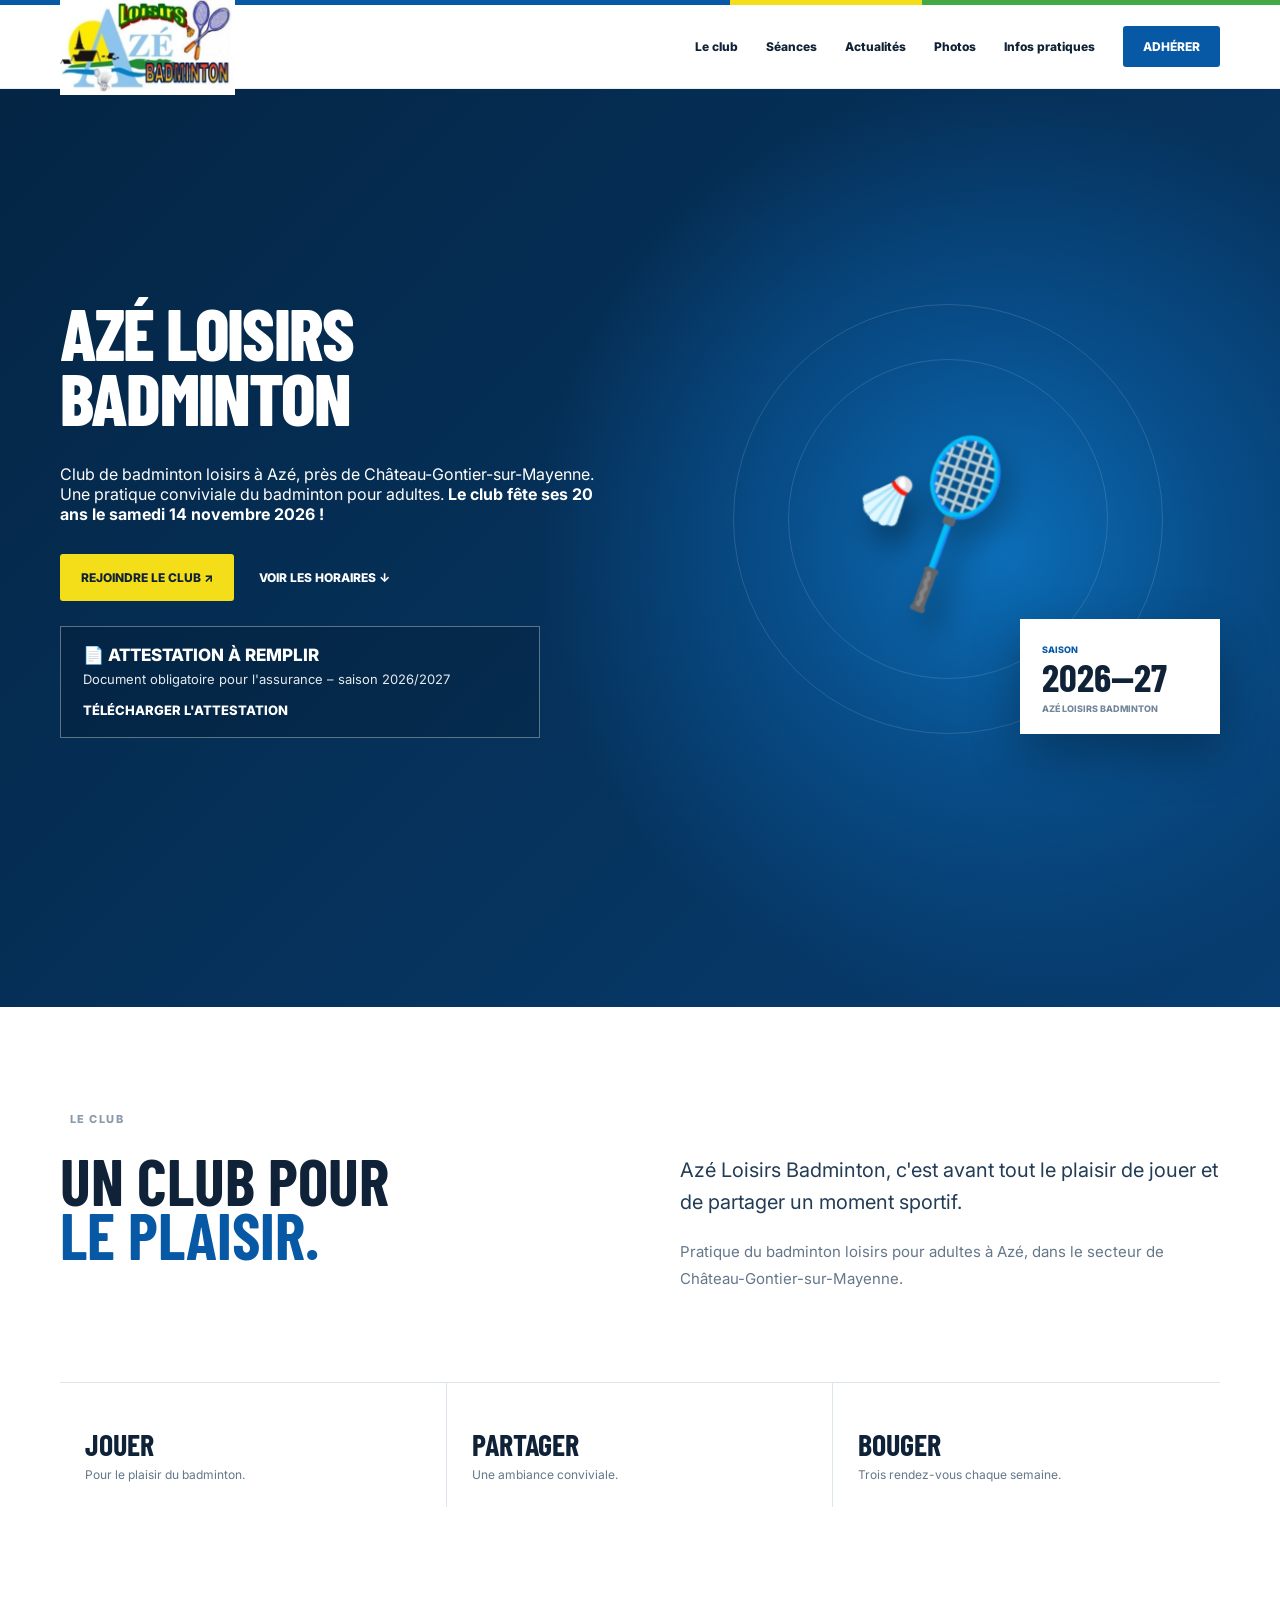
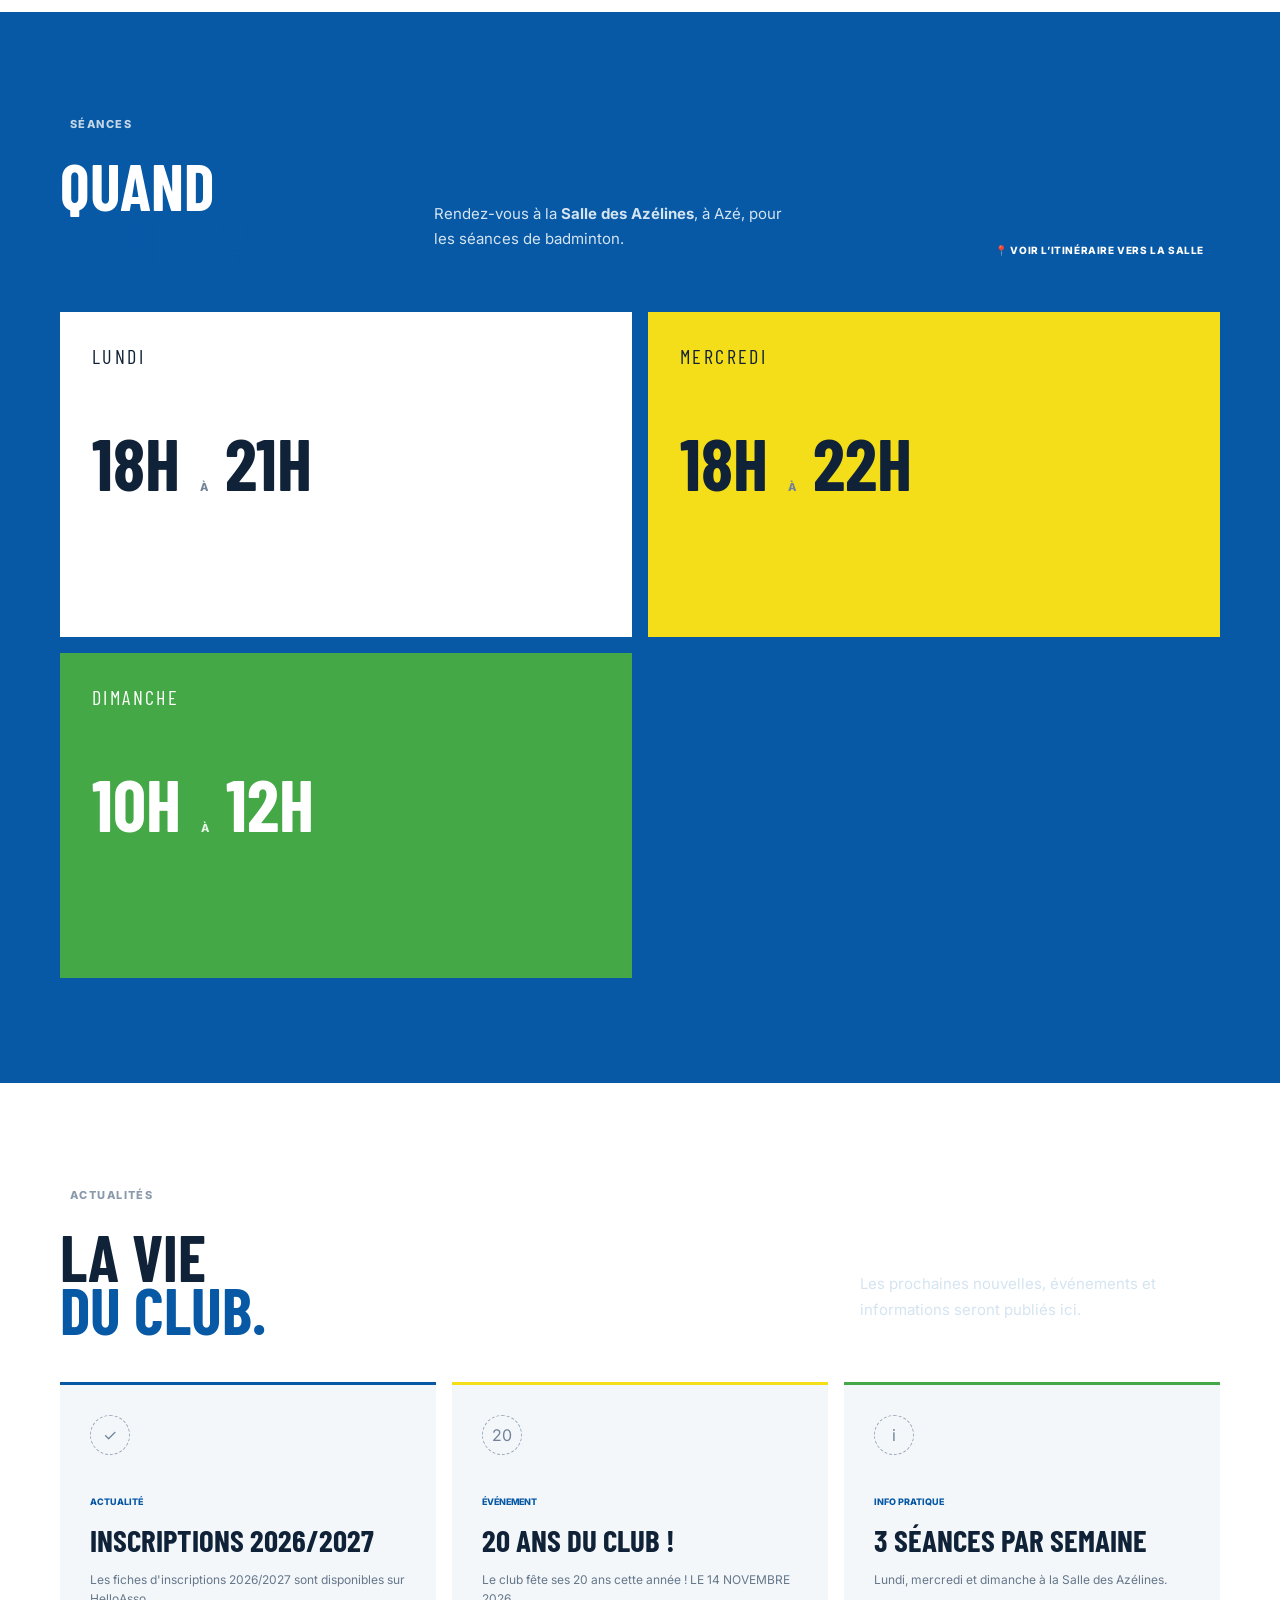
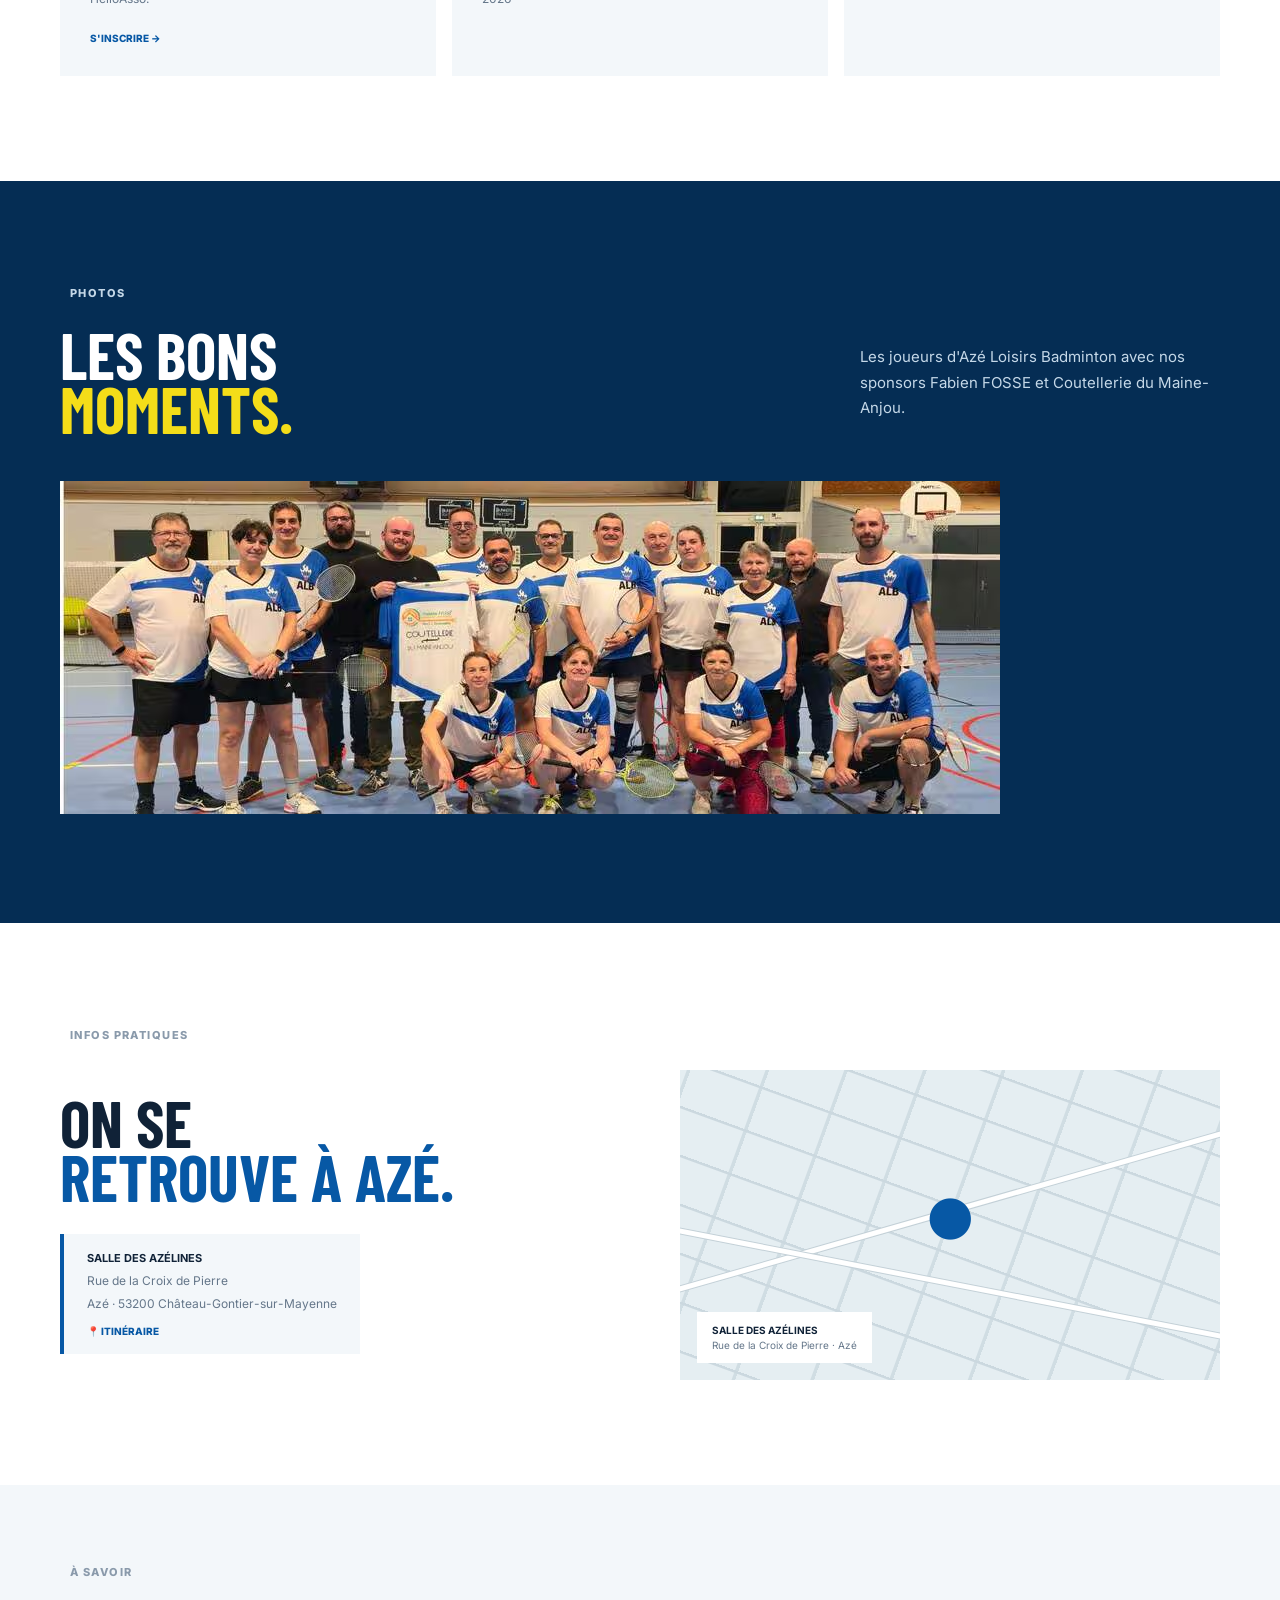
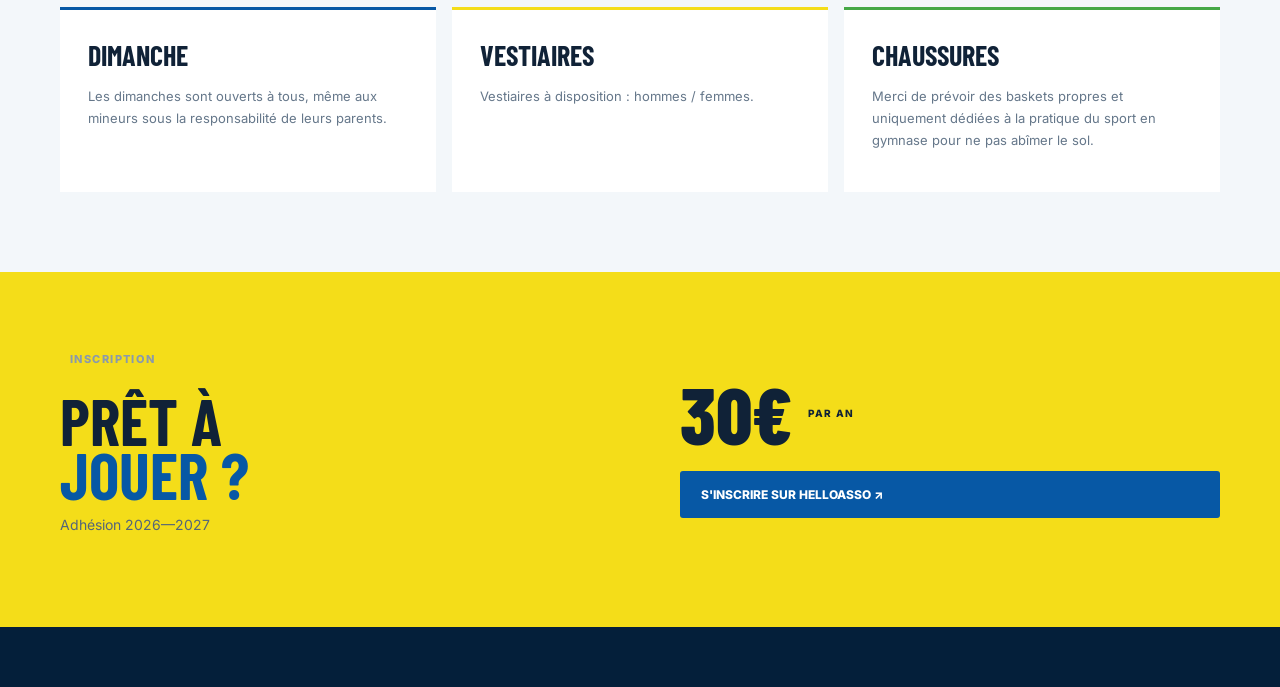
==== index.html @ 9e5cbc08 "Fix HTML tag for time display" ====
<!doctype html>

<html lang="fr">

<head>
<meta charset="utf-8">
<meta name="viewport" content="width=device-width,initial-scale=1">
<meta name="theme-color" content="#0758a5">

<!-- SEO -->

<title>Azé Loisirs Badminton | Club de badminton à Azé – Château-Gontier</title>

<meta name="description" content="Azé Loisirs Badminton, club de badminton loisirs à Azé, près de Château-Gontier-sur-Mayenne. Badminton adultes, 3 séances par semaine à la Salle des Azélines. Adhésion 30 € pour la saison 2026-2027.">

<meta name="robots" content="index, follow">
<meta name="author" content="Azé Loisirs Badminton">

<link rel="canonical" href="https://laupre.github.io/aze-loisirs-badminton/">

<!-- Open Graph : partage Facebook, WhatsApp, etc. -->

<meta property="og:type" content="website">
<meta property="og:title" content="Azé Loisirs Badminton | Club de badminton à Azé">
<meta property="og:description" content="Club de badminton loisirs à Azé, près de Château-Gontier-sur-Mayenne. 3 séances par semaine à la Salle des Azélines.">
<meta property="og:url" content="https://laupre.github.io/aze-loisirs-badminton/">
<meta property="og:image" content="https://laupre.github.io/aze-loisirs-badminton/logo.png">
<meta property="og:locale" content="fr_FR">

<!-- Données structurées pour les moteurs de recherche -->

<script type="application/ld+json">
{
  "@context": "https://schema.org",
  "@type": "SportsOrganization",
  "name": "Azé Loisirs Badminton",
  "url": "https://laupre.github.io/aze-loisirs-badminton/",
  "logo": "https://laupre.github.io/aze-loisirs-badminton/logo.png",
  "description": "Club de badminton loisirs pour adultes à Azé, près de Château-Gontier-sur-Mayenne.",
  "sport": "Badminton",
  "address": {
    "@type": "PostalAddress",
    "streetAddress": "Rue de la Croix de Pierre",
    "addressLocality": "Azé",
    "postalCode": "53200",
    "addressCountry": "FR"
  },
  "location": {
    "@type": "Place",
    "name": "Salle des Azélines",
    "address": {
      "@type": "PostalAddress",
      "streetAddress": "Rue de la Croix de Pierre",
      "addressLocality": "Azé",
      "postalCode": "53200",
      "addressCountry": "FR"
    }
  },
  "areaServed": [
    "Azé",
    "Château-Gontier-sur-Mayenne",
    "Mayenne"
  ]
}
</script>

<link rel="preconnect" href="https://fonts.googleapis.com">
<link rel="preconnect" href="https://fonts.gstatic.com" crossorigin>

<link href="https://fonts.googleapis.com/css2?family=Barlow+Condensed:wght@500;600;700;800&family=Inter:wght@400;500;600;700;800&display=swap" rel="stylesheet">

<link rel="stylesheet" href="style.css">
</head>

<body>

<div class="topline"></div>

<header>
<div class="wrap nav">

<a href="#accueil" class="brand">
<img src="logo.png" alt="Logo Azé Loisirs Badminton">
</a>

<button class="hamb" aria-label="Ouvrir le menu">☰</button>

<nav>
<a href="#club">Le club</a>
<a href="#seances">Séances</a>
<a href="#actualites">Actualités</a>
<a href="#photos">Photos</a>
<a href="#infos">Infos pratiques</a>

<a class="join-mini"
href="https://www.helloasso.com/associations/aze-loisirs-badminton/adhesions/adhesion-2026-2027"
target="_blank"
rel="noopener">
ADHÉRER </a>

</nav>

</div>
</header>

<!-- ACCUEIL -->

<section class="hero" id="accueil">

<div class="hero-pattern"></div>

<div class="wrap hero-content">

<div>

<div class="club-name">
AZÉ LOISIRS BADMINTON
</div>

<p>
Club de badminton loisirs à Azé, près de Château-Gontier-sur-Mayenne.
Une pratique conviviale du badminton pour adultes.
<strong>Le club fête ses 20 ans le samedi 14 novembre 2026 !</strong>
</p>

<div class="hero-buttons">

<a class="btn yellow"
href="https://www.helloasso.com/associations/aze-loisirs-badminton/adhesions/adhesion-2026-2027"
target="_blank"
rel="noopener">
REJOINDRE LE CLUB ↗ </a>

<a href="#seances" class="scroll">
VOIR LES HORAIRES ↓
</a>

</div>

<div class="attestation">

<div class="attestation-title">
📄 ATTESTATION À REMPLIR
</div>

<p>
Document obligatoire pour l'assurance – saison 2026/2027
</p>

<a href="fiche-inscriptions-2026-2027.pdf" download>
TÉLÉCHARGER L'ATTESTATION
</a>

</div>

</div>

<div class="hero-art">

<div class="orbit o1"></div>
<div class="orbit o2"></div>

<div class="shuttle">
🏸
</div>

<div class="hero-card">

<small>SAISON</small>

<strong>2026—27</strong>

<span>
AZÉ LOISIRS BADMINTON
</span>

</div>

</div>

</div>

<div class="hero-bottom">

<div class="wrap">

<span>30 € / AN</span> <i></i>

<span>LOISIRS</span> <i></i>

<span>3 SÉANCES / SEMAINE</span>

</div>

</div>

</section>

<!-- LE CLUB -->

<section class="intro" id="club">

<div class="wrap">

<div class="section-label">
<span>LE CLUB</span>
</div>

<div class="intro-grid">

<div>

<h2>
UN CLUB POUR<br>
<em>LE PLAISIR.</em>
</h2>

</div>

<div class="intro-text">

<p class="big">
Azé Loisirs Badminton, c'est avant tout le plaisir de jouer et de partager un moment sportif.
</p>

<p>
Pratique du badminton loisirs pour adultes à Azé, dans le secteur de Château-Gontier-sur-Mayenne.
</p>

</div>

</div>

<div class="values">

<div>
<h3>JOUER</h3>
<p>Pour le plaisir du badminton.</p>
</div>

<div>
<h3>PARTAGER</h3>
<p>Une ambiance conviviale.</p>
</div>

<div>
<h3>BOUGER</h3>
<p>Trois rendez-vous chaque semaine.</p>
</div>

</div>

</div>

</section>

<!-- SEANCES -->

<section class="schedule" id="seances">

<div class="wrap">

<div class="section-label white">
<span>SÉANCES</span>
</div>

<div class="schedule-head">

<h2>
QUAND<br>
<em>JOUER ?</em>
</h2>

<p>
Rendez-vous à la <strong>Salle des Azélines</strong>, à Azé, pour les séances de badminton.
</p>

<a class="hall-link"
href="https://www.google.com/maps/search/?api=1&query=Salle+des+Azélines+Rue+de+la+Croix+de+Pierre+Azé+53200+Château-Gontier-sur-Mayenne"
target="_blank"
rel="noopener">
📍 VOIR L’ITINÉRAIRE VERS LA SALLE </a>

</div>

<div class="days">

<article>

<div class="daytop">
<span>LUNDI</span>
</div>

<strong class="time">
18h<span>
</strong>

<div class="to">
À
</div>

<strong class="time">
21h<span>
</strong>

</article>

<article class="yellow-card">

<div class="daytop">
<span>MERCREDI</span>
</div>

<strong class="time">
18h<span>
</strong>

<div class="to">
À
</div>

<strong class="time">
22h<span>
</strong>

</article>

<article class="green-card">

<div class="daytop">
<span>DIMANCHE</span>
</div>

<strong class="time">
10h<span>
</strong>

<div class="to">
À
</div>

<strong class="time">
12h<span>
</strong>

</article>

</div>

</div>

</section>

<!-- ACTUALITES -->

<section class="news" id="actualites">

<div class="wrap">

<div class="section-label">
<span>ACTUALITÉS</span>
</div>

<div class="news-head">

<h2>
LA VIE<br>
<em>DU CLUB.</em>
</h2>

<p>
Les prochaines nouvelles, événements et informations seront publiés ici.
</p>

</div>

<div class="news-grid">

<article>

<div class="empty-icon">
✓
</div>

<small>
ACTUALITÉ
</small>

<h3>
INSCRIPTIONS 2026/2027
</h3>

<p>
Les fiches d'inscriptions 2026/2027 sont disponibles sur HelloAsso.
</p>

<a class="text-link"
href="https://www.helloasso.com/associations/aze-loisirs-badminton/adhesions/adhesion-2026-2027"
target="_blank"
rel="noopener">
S'INSCRIRE → </a>

</article>

<article>

<div class="empty-icon">
20
</div>

<small>
ÉVÉNEMENT
</small>

<h3>
20 ANS DU CLUB !
</h3>

<p>
Le club fête ses 20 ans cette année !
LE 14 NOVEMBRE 2026
</p>

</article>

<article>

<div class="empty-icon">
i
</div>

<small>
INFO PRATIQUE
</small>

<h3>
3 SÉANCES PAR SEMAINE
</h3>

<p>
Lundi, mercredi et dimanche à la Salle des Azélines.
</p>

</article>

</div>

</div>

</section>

<!-- PHOTOS -->

<section class="photos" id="photos">

<div class="wrap">

<div class="section-label white">
<span>PHOTOS</span>
</div>

<div class="photos-head">

<h2>
LES BONS<br>
<em>MOMENTS.</em>
</h2>

<p>
Les joueurs d'Azé Loisirs Badminton avec nos sponsors Fabien FOSSE et Coutellerie du Maine-Anjou.
</p>

</div>

<div class="photo-unique">

<img src="1.jpeg"
alt="Joueurs d'Azé Loisirs Badminton avec les sponsors Fabien FOSSE et Coutellerie du Maine-Anjou">

</div>

</div>

</section>

<!-- INFOS PRATIQUES -->

<section class="infos" id="infos">

<div class="wrap">

<div class="section-label">
<span>INFOS PRATIQUES</span>
</div>

<div class="info-grid">

<div>

<h2>
ON SE<br>
<em>RETROUVE À AZÉ.</em>
</h2>

<div class="location">

<b>
SALLE DES AZÉLINES
</b>

<span>
Rue de la Croix de Pierre
</span>

<span>
Azé · 53200 Château-Gontier-sur-Mayenne
</span>

<a class="map-link"
href="https://www.google.com/maps/search/?api=1&query=Salle+des+Azélines+Rue+de+la+Croix+de+Pierre+Azé+53200+Château-Gontier-sur-Mayenne"
target="_blank"
rel="noopener">
📍 ITINÉRAIRE </a>

</div>

</div>

<div class="map">

<div class="road a"></div>
<div class="road b"></div>

<div class="pin">
●
</div>

<div class="map-card">

<b>
SALLE DES AZÉLINES
</b>

<span>
Rue de la Croix de Pierre · Azé
</span>

</div>

</div>

</div>

</div>

</section>

<!-- A SAVOIR -->

<section class="practical">

<div class="wrap">

<div class="section-label">
<span>À SAVOIR</span>
</div>

<div class="practical-grid">

<div>

<b>
DIMANCHE
</b>

<p>
Les dimanches sont ouverts à tous, même aux mineurs sous la responsabilité de leurs parents.
</p>

</div>

<div>

<b>
VESTIAIRES
</b>

<p>
Vestiaires à disposition : hommes / femmes.
</p>

</div>

<div>

<b>
CHAUSSURES
</b>

<p>
Merci de prévoir des baskets propres et uniquement dédiées à la pratique du sport en gymnase pour ne pas abîmer le sol.
</p>

</div>

</div>

</div>

</section>

<!-- INSCRIPTION -->

<section class="join">

<div class="wrap join-grid">

<div>

<div class="section-label">
<span>INSCRIPTION</span>
</div>

<h2>
PRÊT À<br>
<em>JOUER ?</em>
</h2>

<p>
Adhésion 2026—2027
</p>

</div>

<div class="price">

<strong>
30€
</strong>

<span>
PAR AN
</span>

<a class="btn blue"
href="https://www.helloasso.com/associations/aze-loisirs-badminton/adhesions/adhesion-2026-2027"
target="_blank"
rel="noopener">
S'INSCRIRE SUR HELLOASSO ↗ </a>

</div>

</div>

</section>

<!-- FOOTER -->

<footer>

<div class="wrap foot">

<img src="log
---- style.css ----
*{box-sizing:border-box}
html{scroll-behavior:smooth}
body{margin:0;font-family:Inter,Arial,sans-serif;color:#102237}
a{text-decoration:none;color:inherit}
:root{--blue:#0758a5;--dark:#052d54;--yellow:#f4dd19;--green:#45a846;--pale:#f3f7fa;--muted:#65778a}
.wrap{width:min(1160px,calc(100% - 48px));margin:auto}
.topline{height:5px;background:linear-gradient(90deg,var(--blue) 0 57%,var(--yellow) 57% 72%,var(--green) 72%)}
header{height:84px;background:#fff;position:sticky;top:0;z-index:50;border-bottom:1px solid #e7edf2}
.nav{height:100%;display:flex;align-items:center;justify-content:space-between}
.brand img{width:175px;display:block}
nav{display:flex;gap:28px;align-items:center;font-size:12px;font-weight:800}
nav a:hover{color:var(--blue)}
.join-mini{background:var(--blue);color:#fff!important;padding:13px 20px;border-radius:3px}
.hamb{display:none;border:0;background:none;font-size:27px;color:var(--blue)}
h1,h2,h3,.time,.daytop,.hero-card strong{font-family:"Barlow Condensed",Impact,sans-serif;text-transform:uppercase}
h1{font-size:clamp(72px,9vw,118px);line-height:.78;margin:22px 0 28px}
h1 em,h2 em{font-style:normal;color:var(--yellow)}
h2{font-size:64px;line-height:.84;margin:0}
h2 em{color:var(--blue)}
.hero{background:var(--dark);color:#fff;position:relative;overflow:hidden}
.hero-pattern{position:absolute;inset:0;background:radial-gradient(circle at 78% 50%,#0b6eb8 0,#084d89 20%,transparent 42%),linear-gradient(135deg,#042544,#073d70)}
.hero-content{min-height:650px;display:grid;grid-template-columns:1fr 1fr;gap:70px;align-items:center;position:relative;z-index:1}
.tag{font-size:12px;font-weight:800;letter-spacing:.16em;color:#bdd5e8}
.tag span{display:inline-block;width:27px;height:4px;background:var(--yellow);margin-right:10px;vertical-align:middle}
.hero-copy>p{max-width:520px;font-size:17px;line-height:1.75;color:#d7e4ef}
.hero-buttons{display:flex;gap:25px;align-items:center;flex-wrap:wrap;margin-top:30px}
.btn{display:inline-flex;padding:16px 21px;border-radius:3px;font-weight:800;font-size:12px}
.yellow{background:var(--yellow);color:#102237}
.scroll{font-size:12px;font-weight:800}
.hero-art{height:480px;position:relative;display:grid;place-items:center}
.orbit{position:absolute;border:1px solid rgba(255,255,255,.13);border-radius:50%}
.o1{width:430px;height:430px}.o2{width:320px;height:320px}
.shuttle{font-size:130px;filter:drop-shadow(0 20px 15px rgba(0,0,0,.4));transform:rotate(-25deg)}
.hero-card{position:absolute;right:0;bottom:25px;background:#fff;color:#102237;padding:18px 22px;min-width:200px;box-shadow:0 20px 50px rgba(0,0,0,.3)}
.hero-card small{font-size:9px;color:var(--blue);font-weight:800}
.hero-card strong{display:block;font-size:39px;line-height:1}
.hero-card span{font-size:9px;font-weight:800;color:#73869a}
.hero-bottom{background:#fff;color:#24415d}
.hero-bottom .wrap{height:58px;display:flex;align-items:center;gap:17px;font-size:10px;font-weight:800;letter-spacing:.13em}
.hero-bottom i{width:4px;height:4px;background:var(--yellow);border-radius:50%}
section{padding:105px 0}
.section-label{font-size:11px;font-weight:800;color:var(--blue);letter-spacing:.13em;margin-bottom:28px}
.section-label span{color:#8a9aab;margin-left:10px}
.white{color:var(--yellow)}.white span{color:#c4d7e7}
.intro-grid,.info-grid,.join-grid{display:grid;grid-template-columns:1fr 1fr;gap:80px}
.intro-text{color:var(--muted);line-height:1.8;font-size:15px}
.intro-text .big{font-size:20px;color:#233c56;line-height:1.6;margin-top:0}
.values{display:grid;grid-template-columns:repeat(3,1fr);margin-top:75px;border-top:1px solid #dce5eb}
.values>div{padding:25px;border-right:1px solid #dce5eb}
.values>div:last-child{border:0}
.values b{font-size:10px;color:var(--blue)}
.values h3{font-size:30px;margin:18px 0 5px}
.values p{font-size:12px;color:var(--muted);margin:0}
.schedule{background:var(--blue);color:#fff}
.schedule-head,.news-head,.photos-head{display:flex;justify-content:space-between;align-items:end;gap:50px;margin-bottom:45px}
.schedule-head p,.news-head p,.photos-head p{max-width:360px;color:#d4e4f1;line-height:1.7;font-size:15px}
.days{display:grid;grid-template-columns:1fr 1fr;gap:16px}
.days article{background:#fff;color:#102237;min-height:325px;padding:32px;position:relative}
.yellow-card{background:var(--yellow)!important}
.daytop{display:flex;justify-content:space-between;font-size:20px;letter-spacing:.12em}
.daytop b{font:800 10px Inter;color:#718398}
.time{font-size:73px;line-height:.82;display:inline-block;margin-top:65px}
.time span{font-size:25px;vertical-align:top;margin-left:3px}
.to{display:inline-block;font-size:11px;font-weight:800;margin:0 13px;color:#738398}
.days footer{position:absolute;bottom:28px;left:32px;font-size:11px;font-weight:700;color:#65778a}
.schedule article footer{display:none}
.green-card{background:#45a846!important;color:#fff!important}
.green-card .daytop b,.green-card .to,.green-card footer{color:#e5f4e5}
.green-card .time{color:#fff}
.news-grid{display:grid;grid-template-columns:repeat(3,1fr);gap:16px}
.news-grid article{min-height:280px;background:var(--pale);padding:30px;border-top:3px solid var(--blue)}
.news-grid article:nth-child(2){border-color:var(--yellow)}
.news-grid article:nth-child(3){border-color:var(--green)}
.empty-icon{width:40px;height:40px;border:1px dashed #9aaabb;border-radius:50%;display:grid;place-items:center;color:#718398;margin-bottom:34px}
.news-grid small{font-size:9px;color:var(--blue);font-weight:800}
.news-grid h3{font-size:31px;margin:12px 0 8px}
.news-grid p{font-size:12px;color:var(--muted);line-height:1.6}
.photos{background:var(--dark);color:#fff}
.photos-head p{color:#c5d8e8}
.photos-head h2 em{color:var(--yellow)}
.photo-grid{display:grid;grid-template-columns:2fr 1fr 1fr;grid-template-rows:200px 200px;gap:10px}
.photo{background:linear-gradient(135deg,#0b4e83,#062e55);border:1px dashed rgba(255,255,255,.24);display:flex;flex-direction:column;align-items:center;justify-content:center;text-align:center;overflow:hidden}
.photo.p1{grid-row:span 2}
.photo.wide{grid-column:2/span 2}
.photo img{width:100%;height:100%;object-fit:cover;display:block;transition:transform .4s ease}
.photo:hover img{transform:scale(1.05)}
.photo span{width:42px;height:42px;border:1px dashed #aac4d9;border-radius:50%;display:grid;place-items:center;font-size:21px;color:#aac4d9}
.photo b{font-size:9px;letter-spacing:.1em;margin-top:10px;color:#aac4d9}
.info-grid{align-items:center}
.info-grid h2 em{color:var(--blue)}
.location{display:inline-flex;flex-direction:column;border-left:4px solid var(--blue);background:var(--pale);padding:17px 23px;margin-top:30px;gap:4px}
.location b{font-size:11px}.location span{font-size:12px;color:var(--muted);margin-top:4px}
.info-grid p{max-width:480px;font-size:13px;color:var(--muted);line-height:1.8}
.map{height:310px;background:#e5eef2;position:relative;overflow:hidden}
.map:before{content:"";position:absolute;inset:-50px;background:repeating-linear-gradient(20deg,transparent 0 43px,#cbd8df 44px 46px),repeating-linear-gradient(110deg,transparent 0 70px,#d0dde3 71px 74px)}
.road{position:absolute;height:5px;background:#fff;box-shadow:0 0 0 1px #c3d0d7;width:120%;left:-10%}
.road.a{top:45%;transform:rotate(-16deg)}.road.b{top:68%;transform:rotate(11deg)}
.pin{position:absolute;left:50%;top:48%;transform:translate(-50%,-50%);font-size:55px;color:var(--blue)}
.map-card{position:absolute;bottom:17px;left:17px;background:#fff;padding:12px 15px;font-size:10px}
.map-card span{display:block;color:var(--muted);margin-top:3px}
.join{background:var(--yellow);padding:80px 0}
.join-grid{align-items:center}
.join h2 em{color:var(--blue)}
.join p{font-size:14px;color:#53657a}
.price{display:flex;align-items:center;gap:16px;flex-wrap:wrap}
.price strong{font:800 80px/.8 "Barlow Condensed"}
.price span{font-size:10px;font-weight:800;letter-spacing:.12em}
.price .btn{flex-basis:100%;width:max-content;margin-top:10px}
.blue{background:var(--blue);color:#fff}
footer{background:#041f3a;color:#aabed0;padding:30px 0}
.foot{display:flex;align-items:center;justify-content:space-between;gap:25px}
.foot img{width:110px;background:#fff;padding:4px}
.foot div{margin-right:auto}.foot b,.foot span{display:block}
.foot b{font-size:10px;color:#fff}.foot span{font-size:10px;margin-top:3px}
.foot>a{font-size:10px;color:#fff;font-weight:800}
.text-link{display:inline-block;margin-top:12px;color:var(--blue);font-size:10px;font-weight:800}
.map-link{display:inline-block;margin-top:10px;font-size:10px;font-weight:800;color:var(--blue)}
.practical{background:var(--pale);padding:80px 0}
.practical-grid{display:grid;grid-template-columns:repeat(3,1fr);gap:16px}
.practical-grid>div{background:#fff;padding:28px;border-top:3px solid var(--blue)}
.practical-grid>div:nth-child(2){border-color:var(--yellow)}
.practical-grid>div:nth-child(3){border-color:var(--green)}
.practical-grid b{font-family:"Barlow Condensed",Impact,sans-serif;font-size:28px}
.practical-grid p{font-size:13px;color:var(--muted);line-height:1.7}
.club-name{display:inline-block;margin-bottom:18px;font-family:"Barlow Condensed",Impact,sans-serif;font-size:clamp(38px,6vw,72px);line-height:.9;font-weight:800;letter-spacing:-.025em;color:#fff;text-transform:uppercase}
.hall-link{display:inline-block;margin-top:14px;padding:11px 16px;background:var(--blue);color:#fff;font-size:10px;font-weight:800;letter-spacing:.06em;text-decoration:none}
.hall-link:hover{opacity:.9}
.attestation{margin-top:25px;padding:18px 22px;border:1px solid rgba(255,255,255,.35);background:rgba(0,0,0,.15);max-width:480px}
.attestation-title{font-weight:800;font-size:17px;margin-bottom:6px}
.attestation p{margin:0 0 12px;font-size:13px;opacity:.9}
.attestation a{display:inline-block;font-weight:800;font-size:13px;text-decoration:none}
@media(max-width:820px){
.wrap{width:calc(100% - 36px)}
header{height:72px}
.brand img{width:145px}
.hamb{display:block}
nav{display:none;position:absolute;top:72px;left:0;right:0;background:#fff;padding:15px 18px;box-shadow:0 15px 30px rgba(23,53,82,.13);flex-direction:column;align-items:stretch;gap:4px}
nav.open{display:flex}
nav a{padding:11px}
.join-mini{text-align:center}
.hero-content,.intro-grid,.info-grid,.join-grid{grid-template-columns:1fr;gap:35px}
.hero-content{padding:70px 0;min-height:auto}
.hero-art{height:350px}
.o1{width:300px;height:300px}.o2{width:220px;height:220px}
.hero-card{right:0}
section{padding:75px 0}
.hero-bottom .wrap{height:auto;padding:17px 0;flex-wrap:wrap}
.schedule-head,.news-head,.photos-head{display:block}
.schedule-head p,.news-head p,.photos-head p{margin-top:20px}
.days,.news-grid{grid-template-columns:1fr}
.time{font-size:60px}
.photo-grid{grid-template-columns:1fr 1fr;grid-template-rows:180px 180px 180px}
.photo.p1{grid-row:span 1}
.photo.wide{grid-column:1/span 2}
.values{grid-template-columns:1fr}
.values>div{border-right:0;border-bottom:1px solid #dce5eb}
.price strong{font-size:70px}
.foot{flex-direction:column;align-items:flex-start}
.intro-grid h2,.schedule-head h2,.news-head h2,.photos-head h2,.info-grid h2,.join h2{font-size:50px}
.practical-grid{grid-template-columns:1fr}
.practical h2{font-size:26px}
}
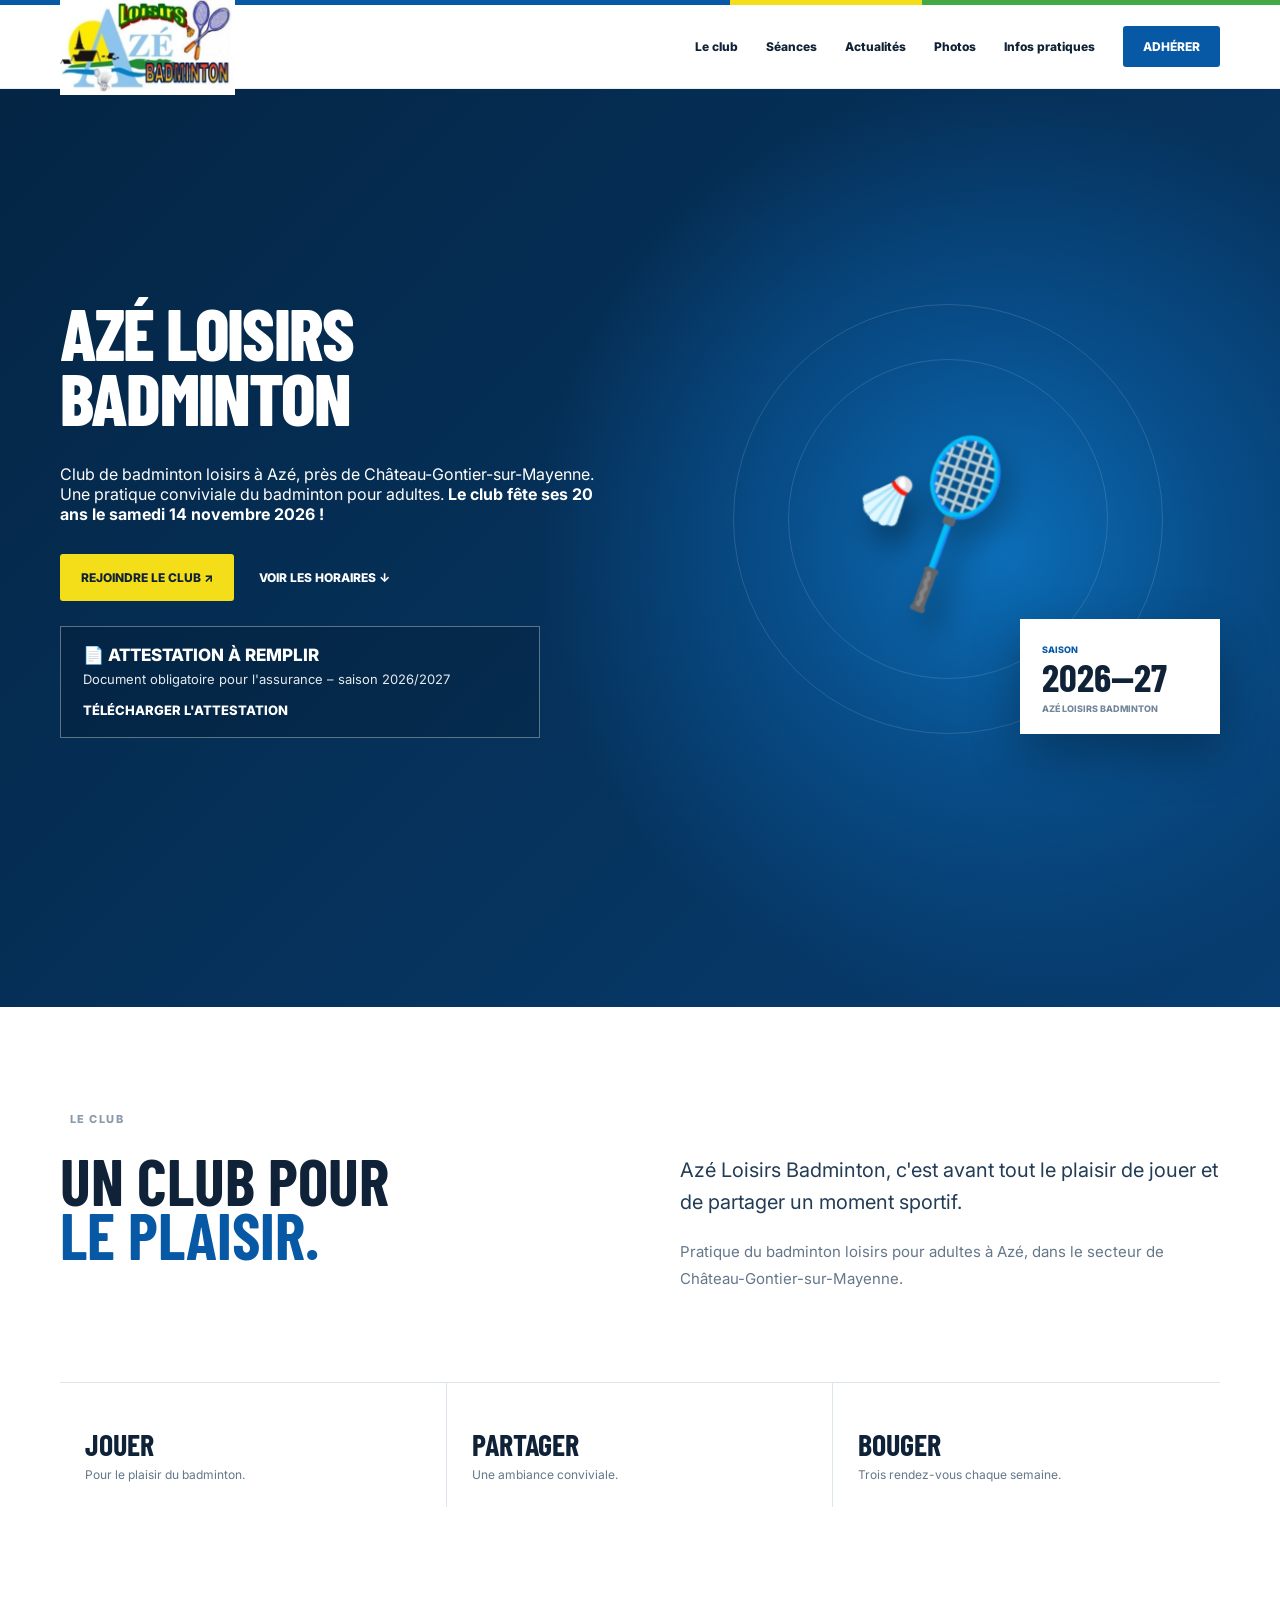
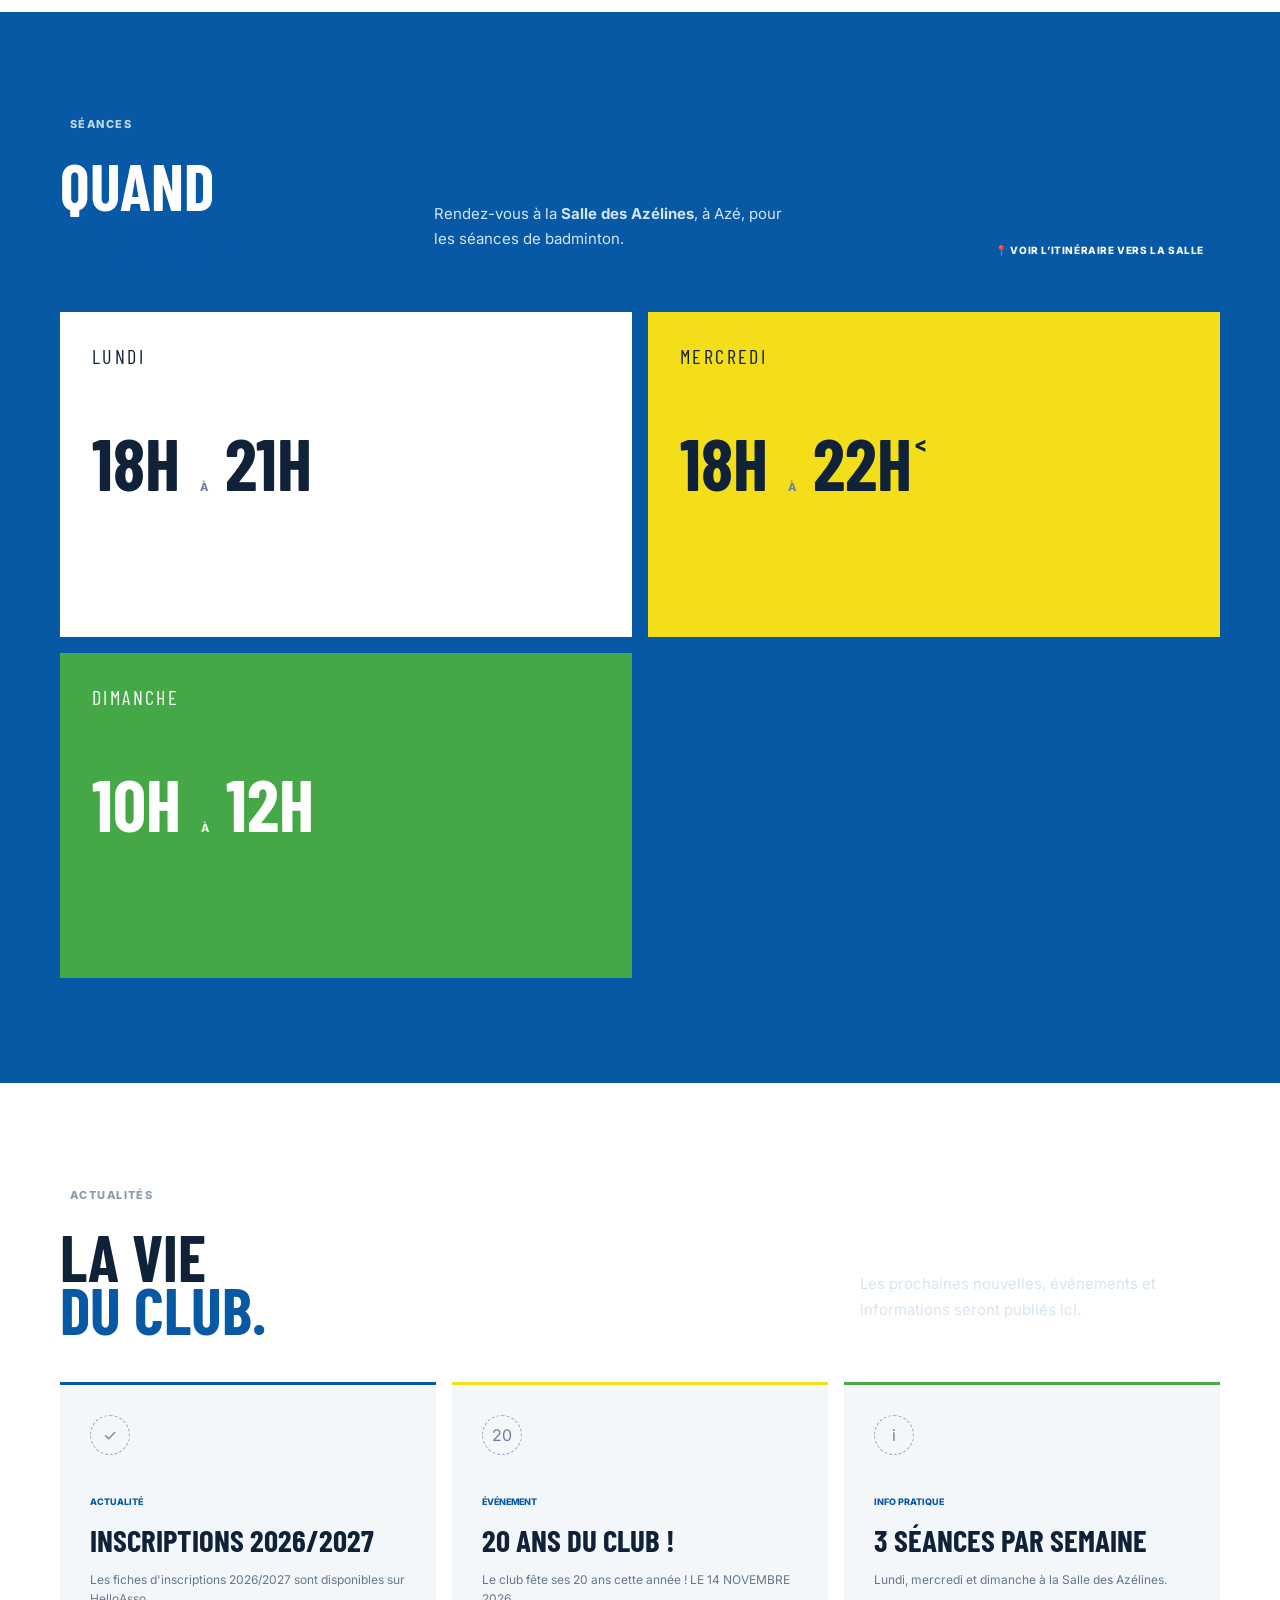
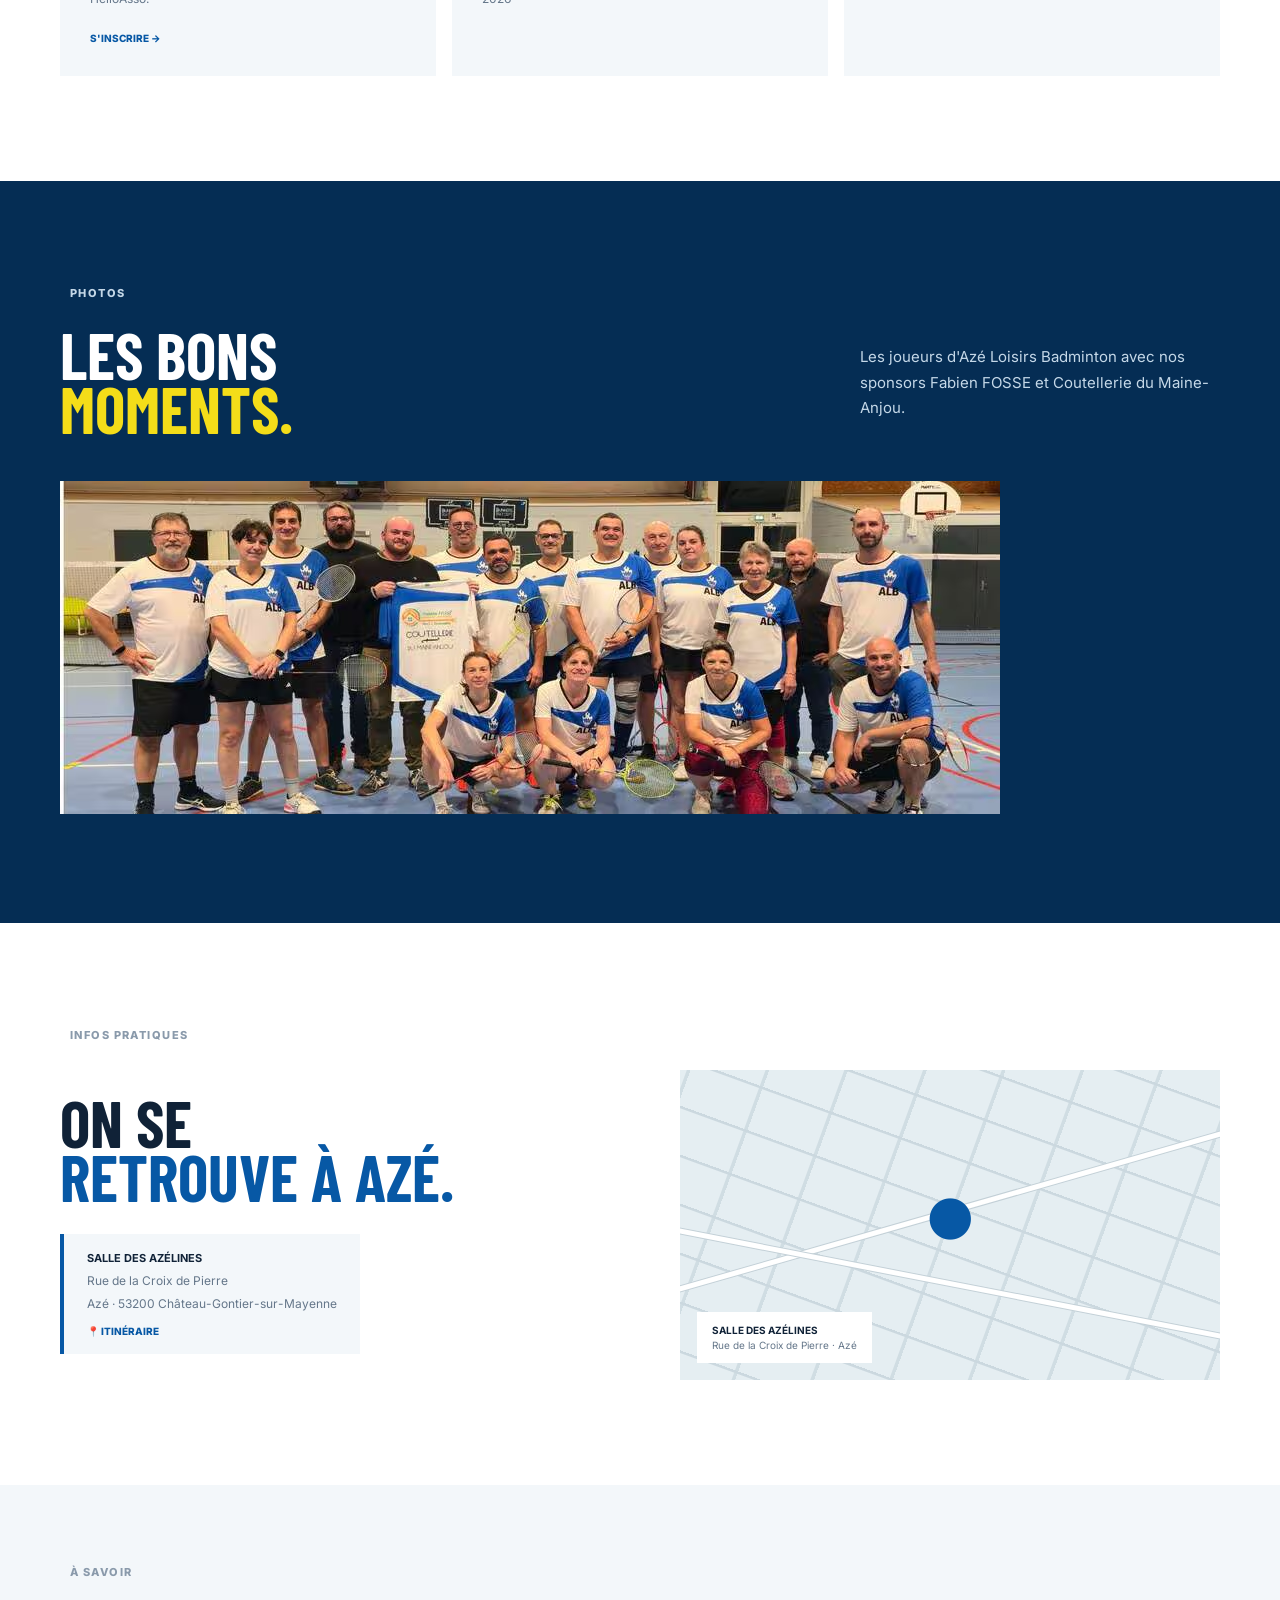
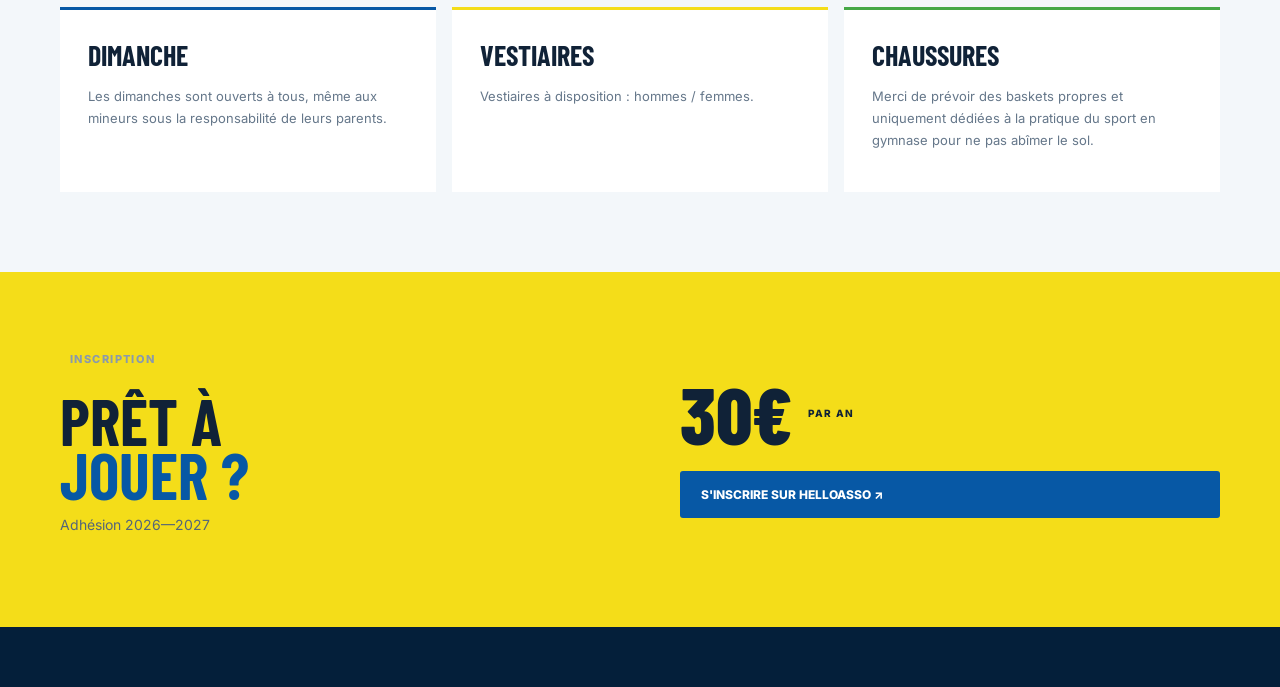
==== commit 016e11f6: "Fix HTML entity for time display" ====
--- a/index.html
+++ b/index.html
@@ -320,7 +320,7 @@
 </div>
 
 <strong class="time">
-22h<span>
+22h<span><
 </strong>
 
 </article>
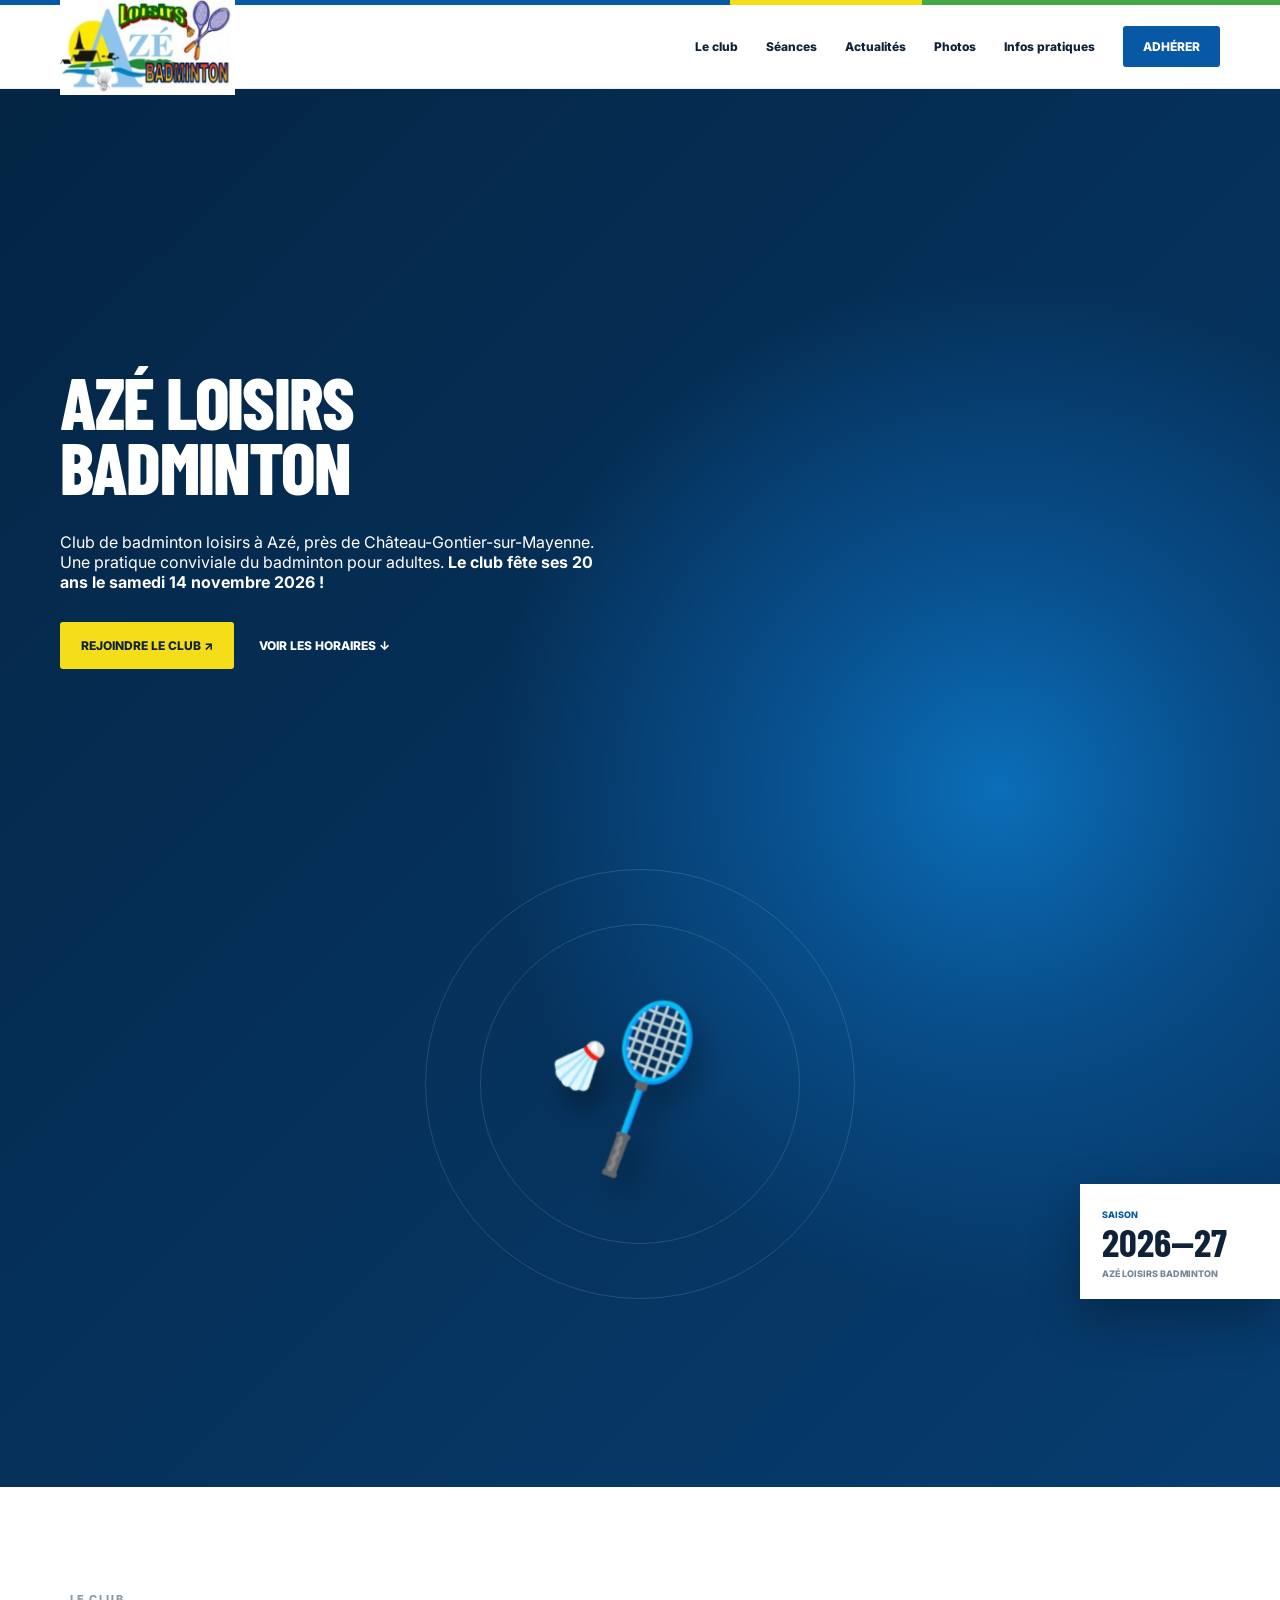
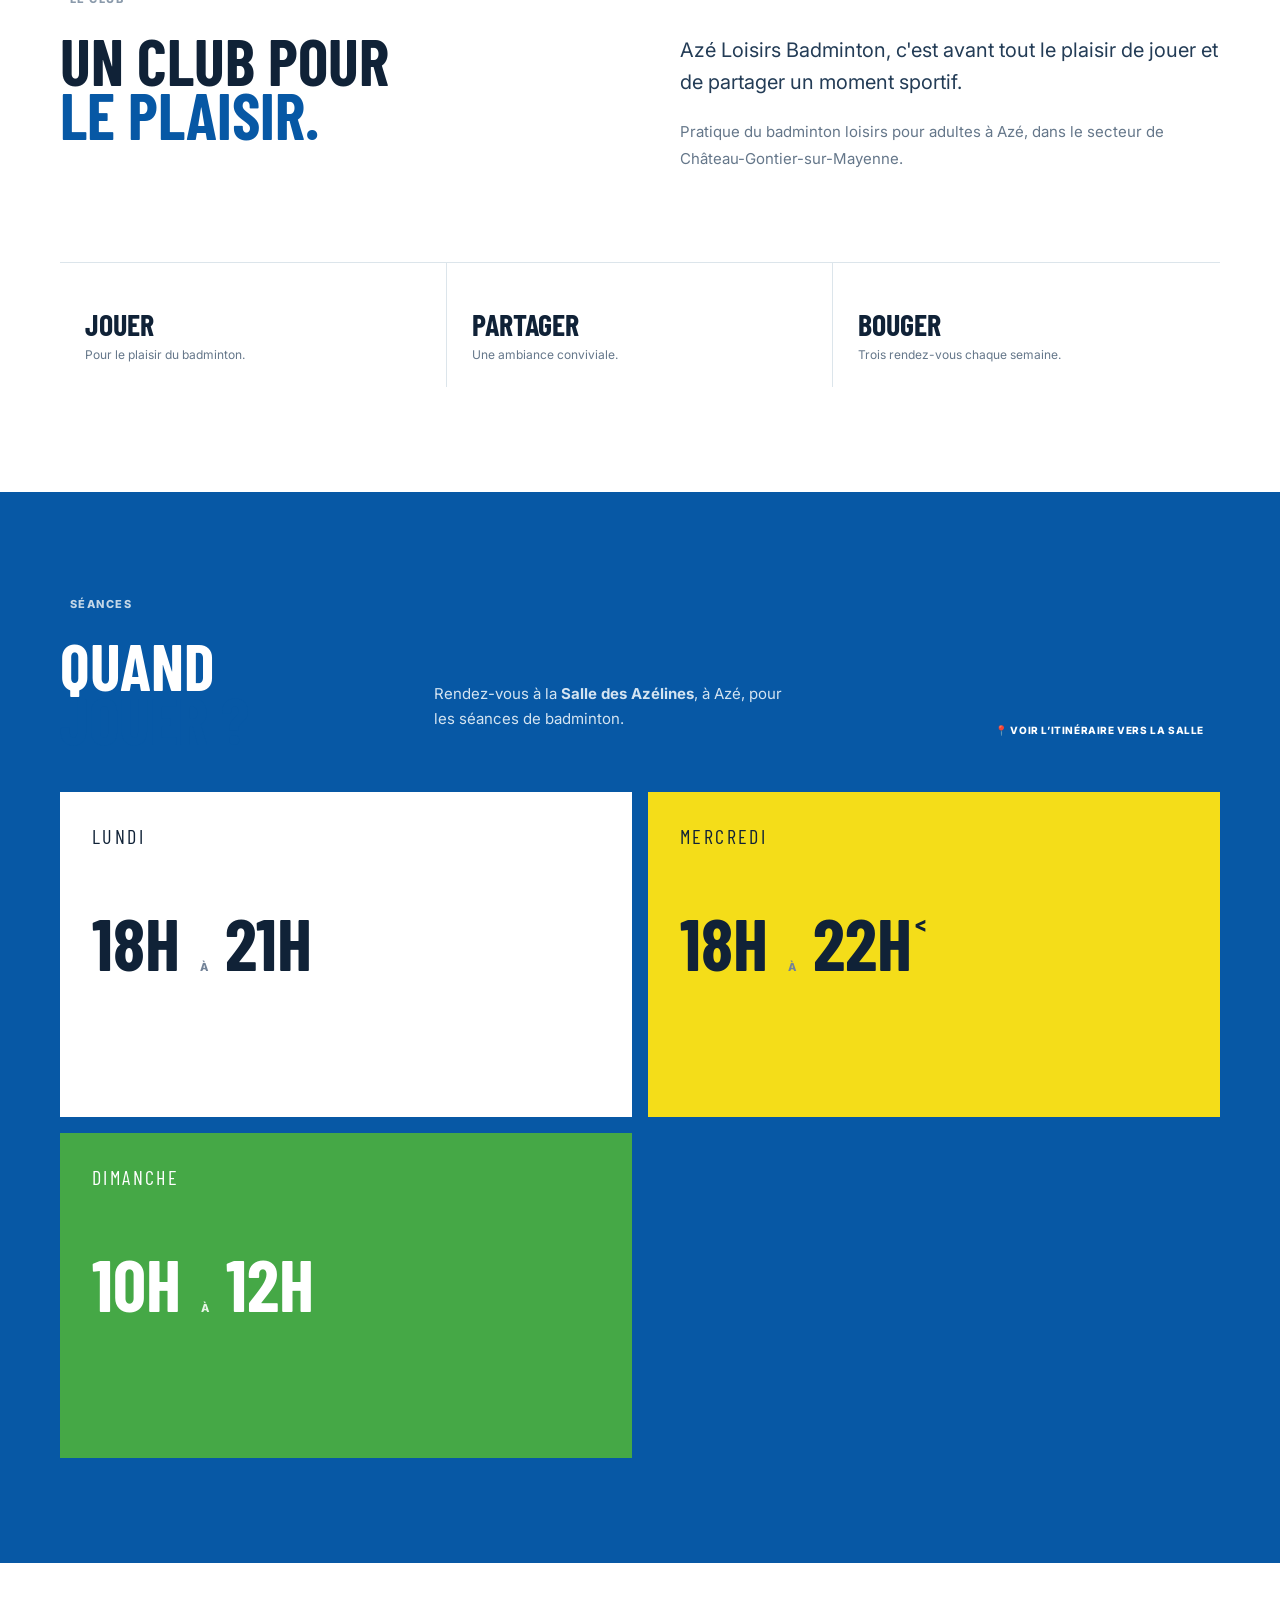
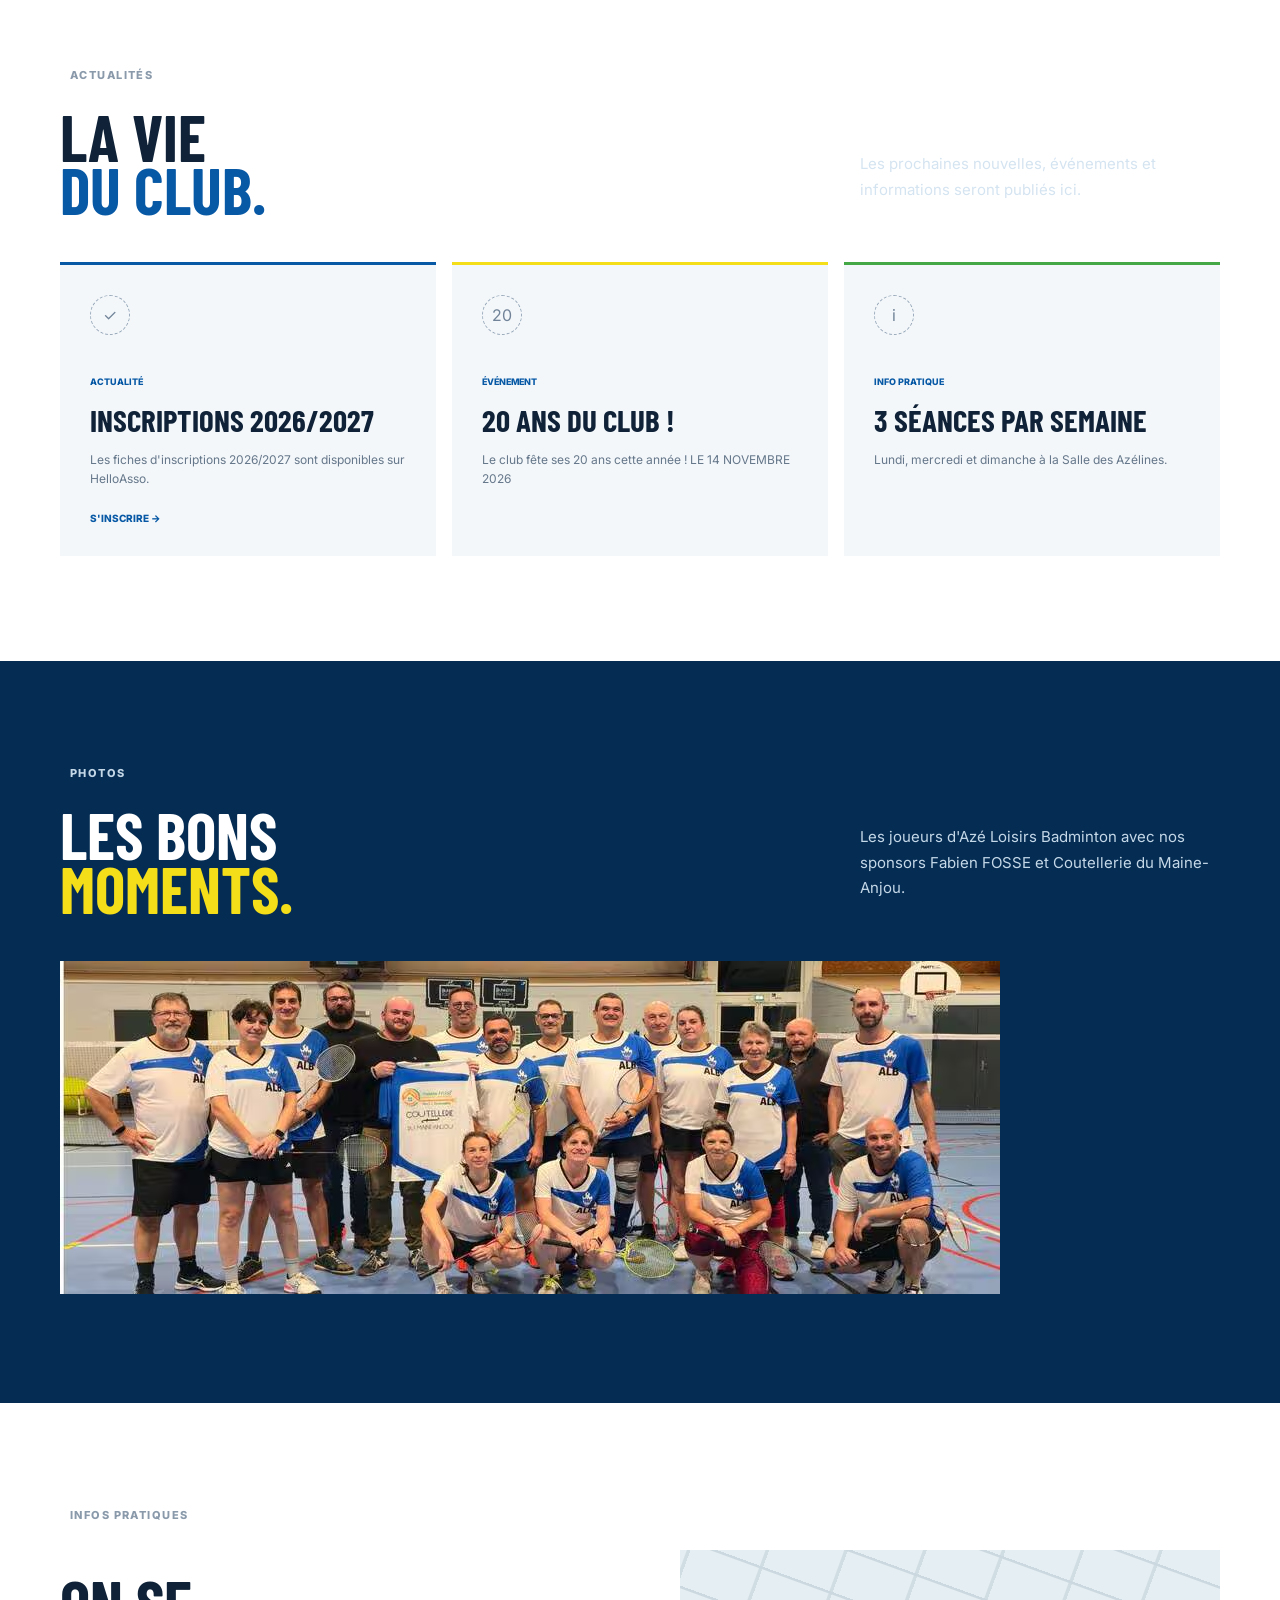
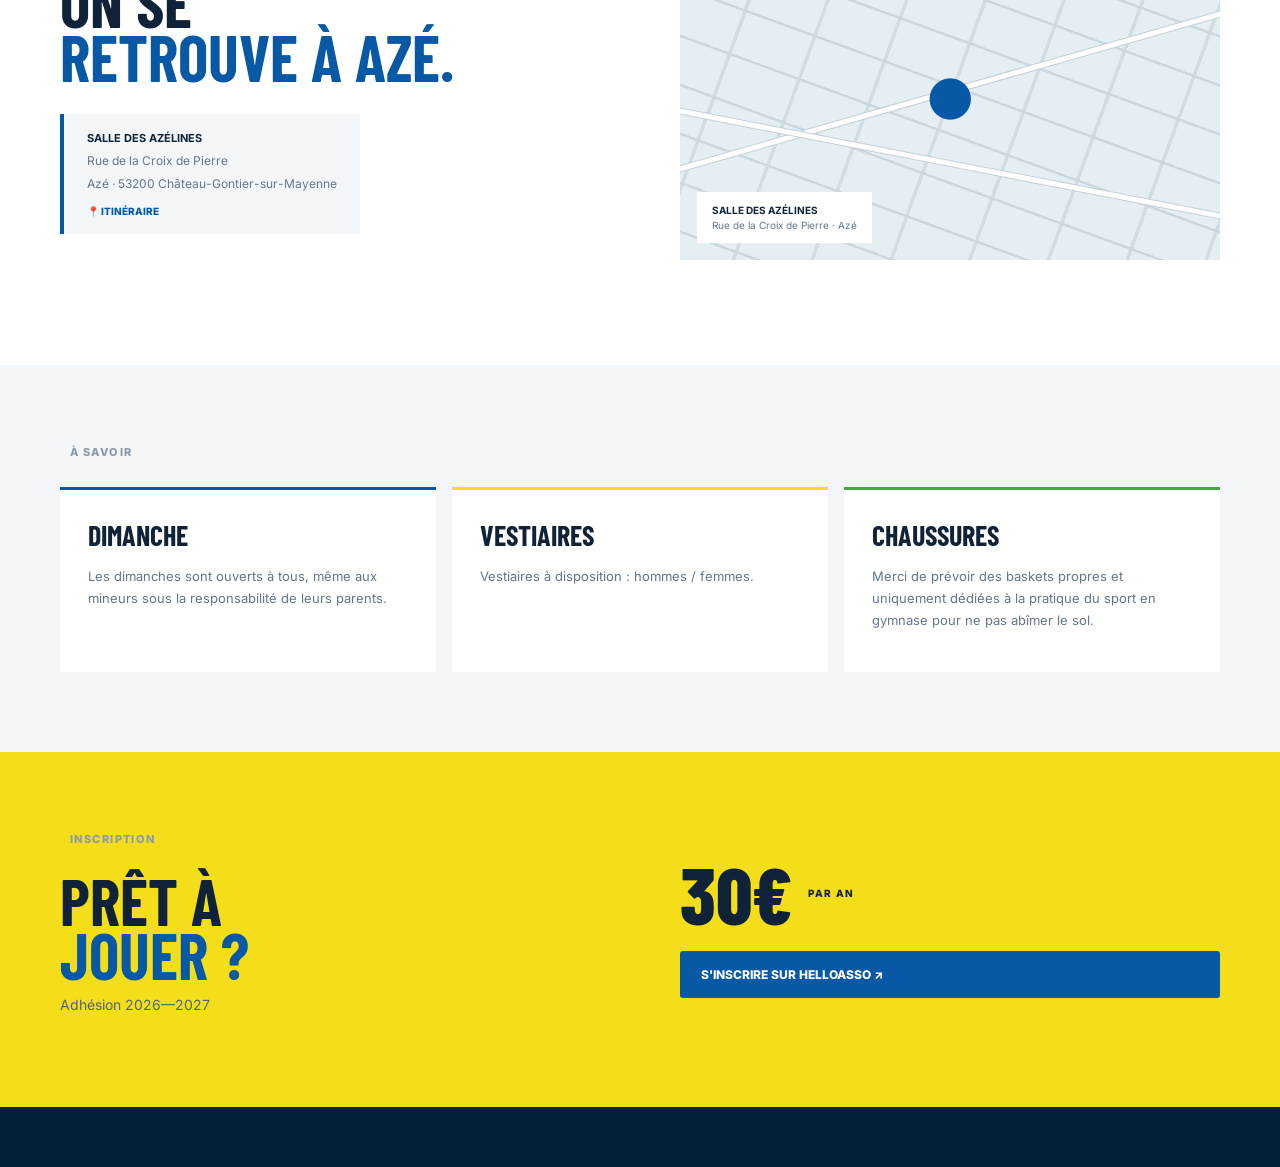
==== commit 57ad29c8: "Remove attestation section from index.html Removed attestation section and its content from index.ht" ====
--- a/index.html
+++ b/index.html
@@ -137,19 +137,7 @@
 
 </div>
 
-<div class="attestation">
-
-<div class="attestation-title">
-📄 ATTESTATION À REMPLIR
-</div>
-
-<p>
-Document obligatoire pour l'assurance – saison 2026/2027
-</p>
-
-<a href="fiche-inscriptions-2026-2027.pdf" download>
-TÉLÉCHARGER L'ATTESTATION
-</a>
+
 
 </div>
 
--- a/style.css
+++ b/style.css
@@ -125,10 +125,14 @@
 .club-name{display:inline-block;margin-bottom:18px;font-family:"Barlow Condensed",Impact,sans-serif;font-size:clamp(38px,6vw,72px);line-height:.9;font-weight:800;letter-spacing:-.025em;color:#fff;text-transform:uppercase}
 .hall-link{display:inline-block;margin-top:14px;padding:11px 16px;background:var(--blue);color:#fff;font-size:10px;font-weight:800;letter-spacing:.06em;text-decoration:none}
 .hall-link:hover{opacity:.9}
-.attestation{margin-top:25px;padding:18px 22px;border:1px solid rgba(255,255,255,.35);background:rgba(0,0,0,.15);max-width:480px}
-.attestation-title{font-weight:800;font-size:17px;margin-bottom:6px}
-.attestation p{margin:0 0 12px;font-size:13px;opacity:.9}
-.attestation a{display:inline-block;font-weight:800;font-size:13px;text-decoration:none}
+
+.hero-values{display:grid;grid-template-columns:repeat(3,1fr);margin-top:38px;max-width:560px;border-top:1px solid rgba(255,255,255,.22)}
+.hero-values>div{padding:18px 18px 0 0;border-right:1px solid rgba(255,255,255,.18)}
+.hero-values>div:not(:first-child){padding-left:18px}
+.hero-values>div:last-child{border-right:0}
+.hero-values h3{font-size:27px;color:#fff;margin:0 0 5px}
+.hero-values p{font-size:11px;line-height:1.45;color:#bcd0e1;margin:0}
+
 @media(max-width:820px){
 .wrap{width:calc(100% - 36px)}
 header{height:72px}
@@ -154,6 +158,9 @@
 .photo.wide{grid-column:1/span 2}
 .values{grid-template-columns:1fr}
 .values>div{border-right:0;border-bottom:1px solid #dce5eb}
+.hero-values{grid-template-columns:1fr;margin-top:30px}
+.hero-values>div,.hero-values>div:not(:first-child){padding:13px 0;border-right:0;border-bottom:1px solid rgba(255,255,255,.18)}
+.hero-values>div:last-child{border-bottom:0}
 .price strong{font-size:70px}
 .foot{flex-direction:column;align-items:flex-start}
 .intro-grid h2,.schedule-head h2,.news-head h2,.photos-head h2,.info-grid h2,.join h2{font-size:50px}
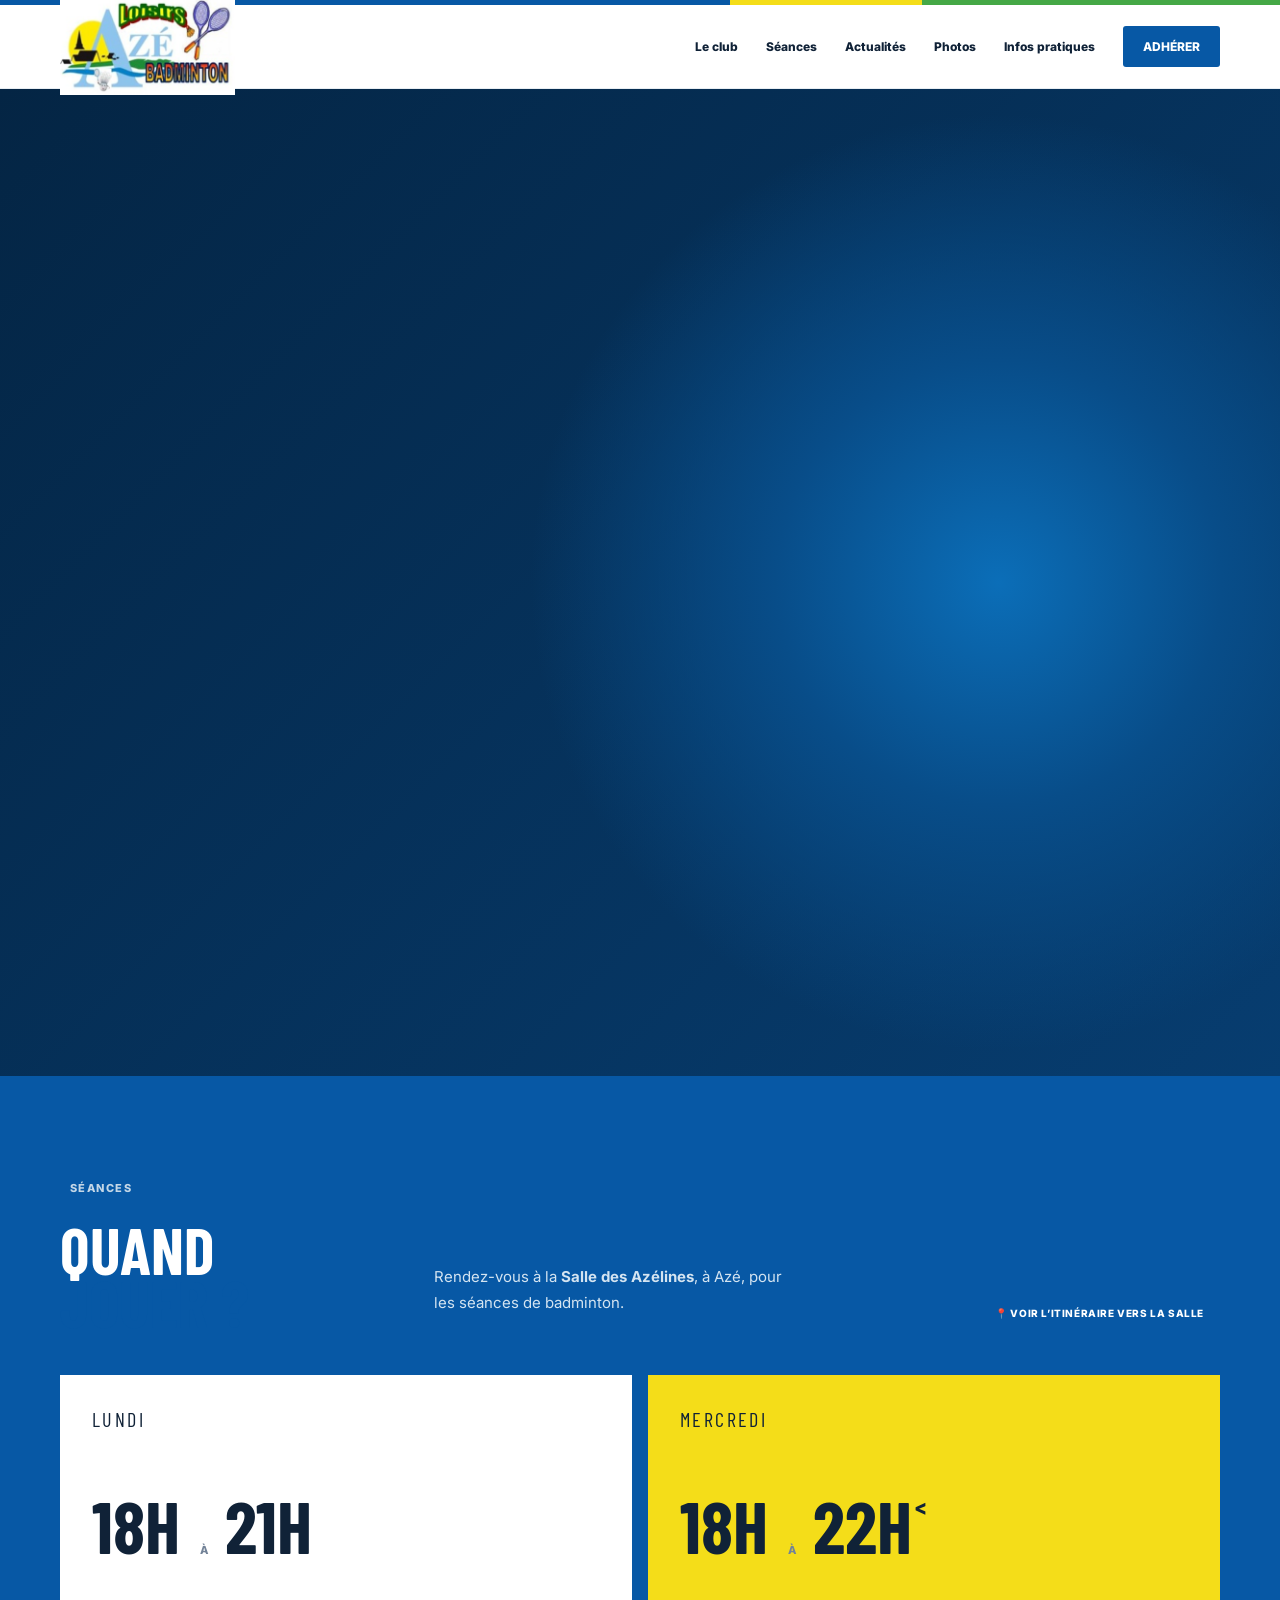
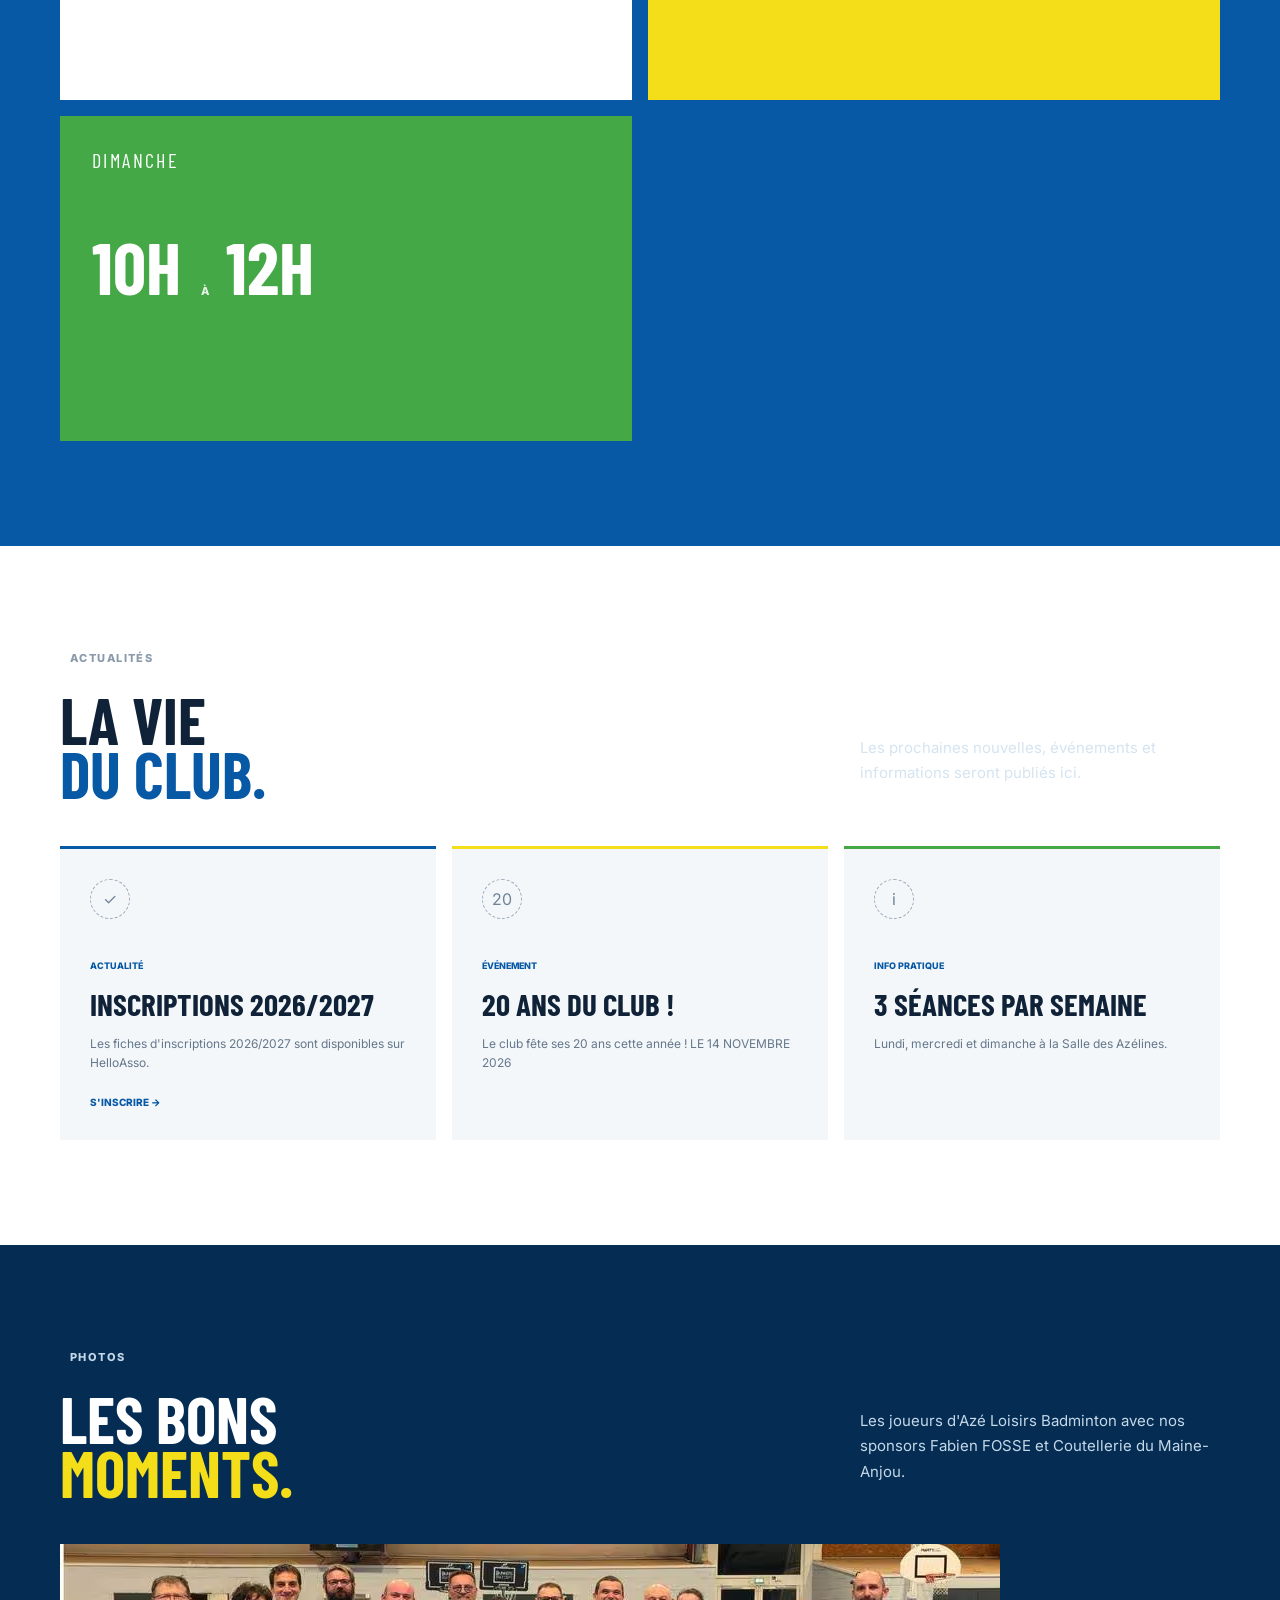
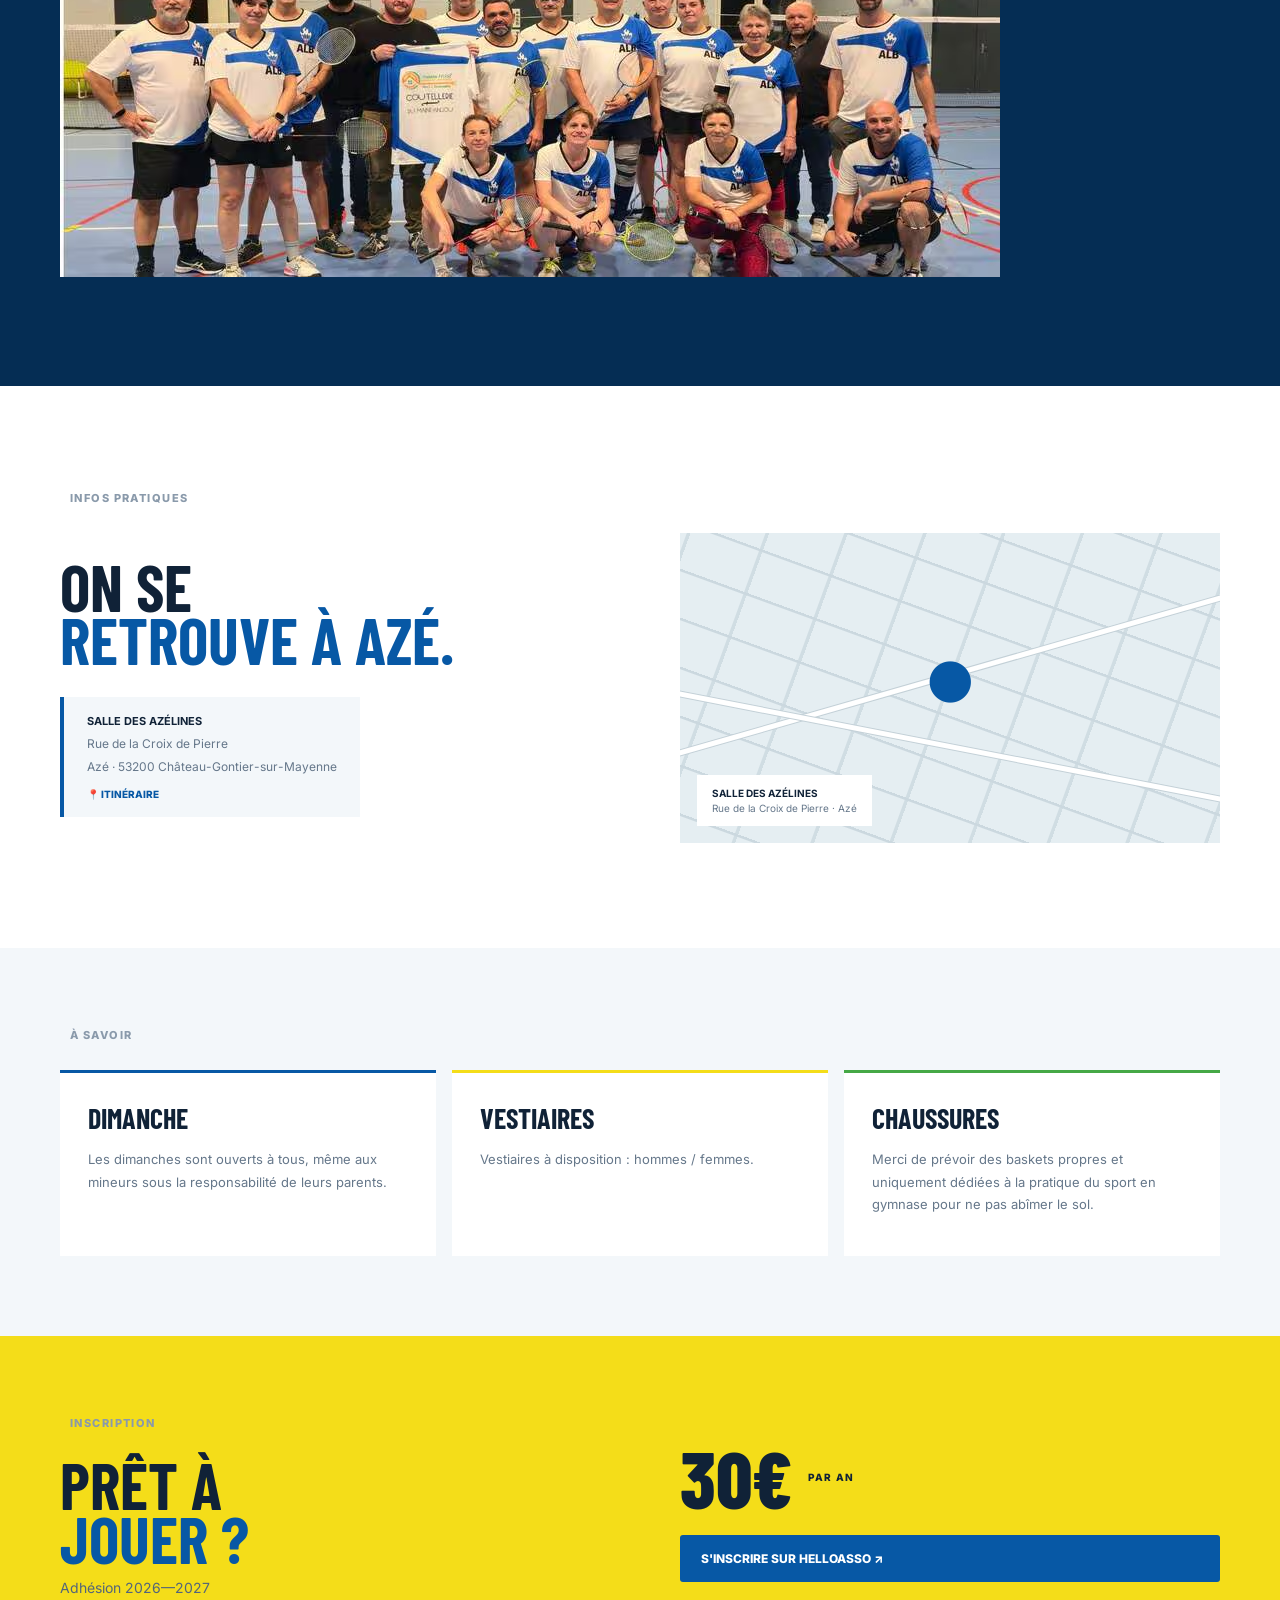
==== commit 8d9295f9: "Refactor hero section for improved structure" ====
--- a/index.html
+++ b/index.html
@@ -104,143 +104,88 @@
 </header>
 
 <!-- ACCUEIL -->
-
-<section class="hero" id="accueil">
+<!-- ACCUEIL ET PRÉSENTATION DU CLUB -->
+
+<section class="hero intro-fusion" id="accueil">
 
 <div class="hero-pattern"></div>
 
-<div class="wrap hero-content">
-
-<div>
-
-<div class="club-name">
-AZÉ LOISIRS BADMINTON
-</div>
-
-<p>
-Club de badminton loisirs à Azé, près de Château-Gontier-sur-Mayenne.
-Une pratique conviviale du badminton pour adultes.
-<strong>Le club fête ses 20 ans le samedi 14 novembre 2026 !</strong>
-</p>
-
-<div class="hero-buttons">
-
-<a class="btn yellow"
-href="https://www.helloasso.com/associations/aze-loisirs-badminton/adhesions/adhesion-2026-2027"
-target="_blank"
-rel="noopener">
-REJOINDRE LE CLUB ↗ </a>
-
-<a href="#seances" class="scroll">
-VOIR LES HORAIRES ↓
-</a>
-
-</div>
-
-
-
-</div>
-
-</div>
-
-<div class="hero-art">
-
-<div class="orbit o1"></div>
-<div class="orbit o2"></div>
-
-<div class="shuttle">
-🏸
-</div>
-
-<div class="hero-card">
-
-<small>SAISON</small>
-
-<strong>2026—27</strong>
-
-<span>
-AZÉ LOISIRS BADMINTON
-</span>
-
-</div>
-
-</div>
+<div class="wrap fusion-content">
+
+```
+<div class="fusion-top">
+
+    <div class="club-name">AZÉ LOISIRS BADMINTON</div>
+
+    <p>
+        Club de badminton loisirs à Azé, près de Château-Gontier-sur-Mayenne.
+        Une pratique conviviale du badminton pour adultes.
+        <strong>Le club fête ses 20 ans le samedi 14 novembre 2026 !</strong>
+    </p>
+
+    <div class="hero-buttons">
+        <a class="btn yellow"
+           href="https://www.helloasso.com/associations/aze-loisirs-badminton/adhesions/adhesion-2026-2027"
+           target="_blank" rel="noopener">
+            REJOINDRE LE CLUB ↗
+        </a>
+
+        <a href="#seances" class="scroll">
+            VOIR LES HORAIRES ↓
+        </a>
+    </div>
+
+</div>
+
+<div class="fusion-bottom">
+
+    <div class="section-label white">
+        <span>LE CLUB</span>
+    </div>
+
+    <h2>UN CLUB POUR<br><em>LE PLAISIR.</em></h2>
+
+    <p class="fusion-description">
+        Azé Loisirs Badminton, c'est avant tout le plaisir de jouer
+        et de partager un moment sportif.
+        Pratique du badminton loisirs pour adultes à Azé,
+        dans le secteur de Château-Gontier-sur-Mayenne.
+    </p>
+
+    <div class="fusion-values">
+
+        <div>
+            <h3>JOUER</h3>
+            <p>Pour le plaisir du badminton.</p>
+        </div>
+
+        <div>
+            <h3>PARTAGER</h3>
+            <p>Une ambiance conviviale.</p>
+        </div>
+
+        <div>
+            <h3>BOUGER</h3>
+            <p>Trois rendez-vous chaque semaine.</p>
+        </div>
+
+    </div>
+
+</div>
+```
 
 </div>
 
 <div class="hero-bottom">
-
-<div class="wrap">
-
-<span>30 € / AN</span> <i></i>
-
-<span>LOISIRS</span> <i></i>
-
-<span>3 SÉANCES / SEMAINE</span>
-
-</div>
-
-</div>
-
-</section>
-
-<!-- LE CLUB -->
-
-<section class="intro" id="club">
-
-<div class="wrap">
-
-<div class="section-label">
-<span>LE CLUB</span>
-</div>
-
-<div class="intro-grid">
-
-<div>
-
-<h2>
-UN CLUB POUR<br>
-<em>LE PLAISIR.</em>
-</h2>
-
-</div>
-
-<div class="intro-text">
-
-<p class="big">
-Azé Loisirs Badminton, c'est avant tout le plaisir de jouer et de partager un moment sportif.
-</p>
-
-<p>
-Pratique du badminton loisirs pour adultes à Azé, dans le secteur de Château-Gontier-sur-Mayenne.
-</p>
-
-</div>
-
-</div>
-
-<div class="values">
-
-<div>
-<h3>JOUER</h3>
-<p>Pour le plaisir du badminton.</p>
-</div>
-
-<div>
-<h3>PARTAGER</h3>
-<p>Une ambiance conviviale.</p>
-</div>
-
-<div>
-<h3>BOUGER</h3>
-<p>Trois rendez-vous chaque semaine.</p>
-</div>
-
-</div>
-
-</div>
-
-</section>
+    <div class="wrap">
+        <span>30 € / AN</span><i></i>
+        <span>LOISIRS</span><i></i>
+        <span>3 SÉANCES / SEMAINE</span>
+    </div>
+</div>
+
+</section>
+
 
 <!-- SEANCES -->
 
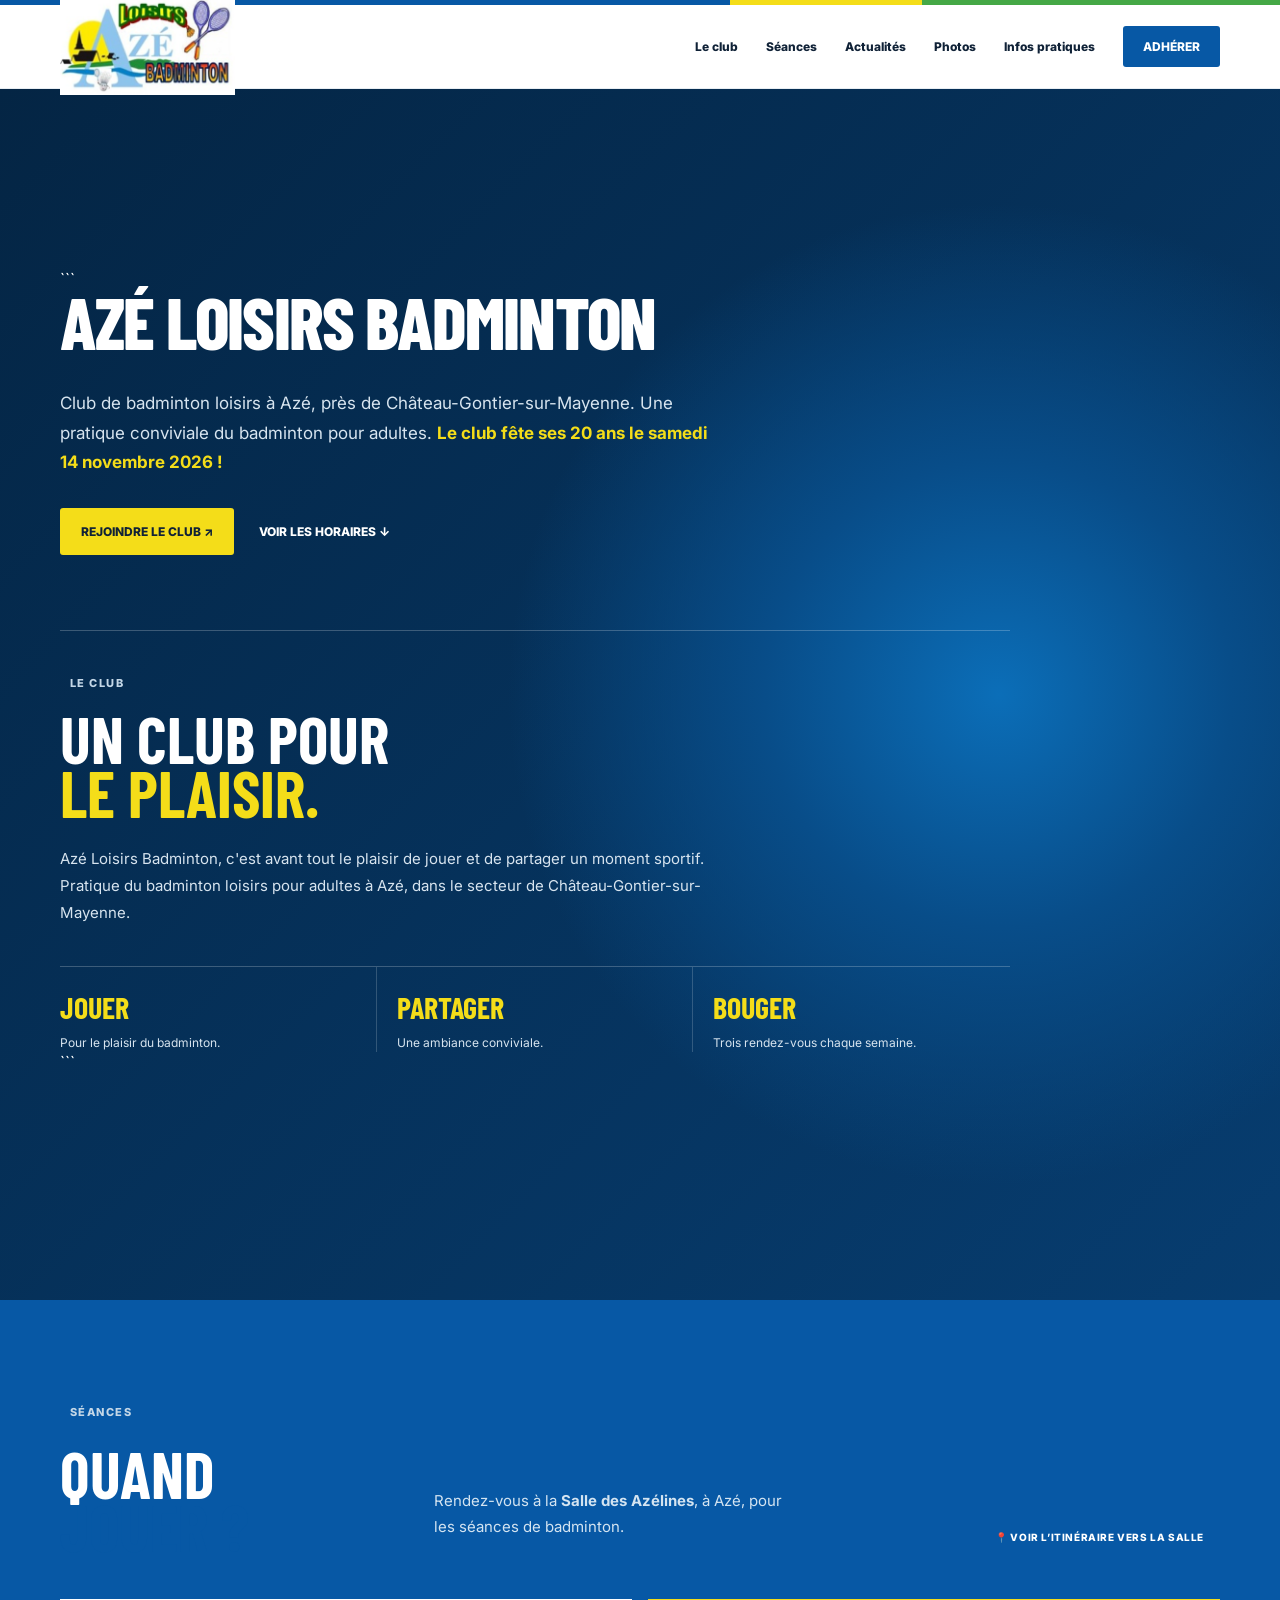
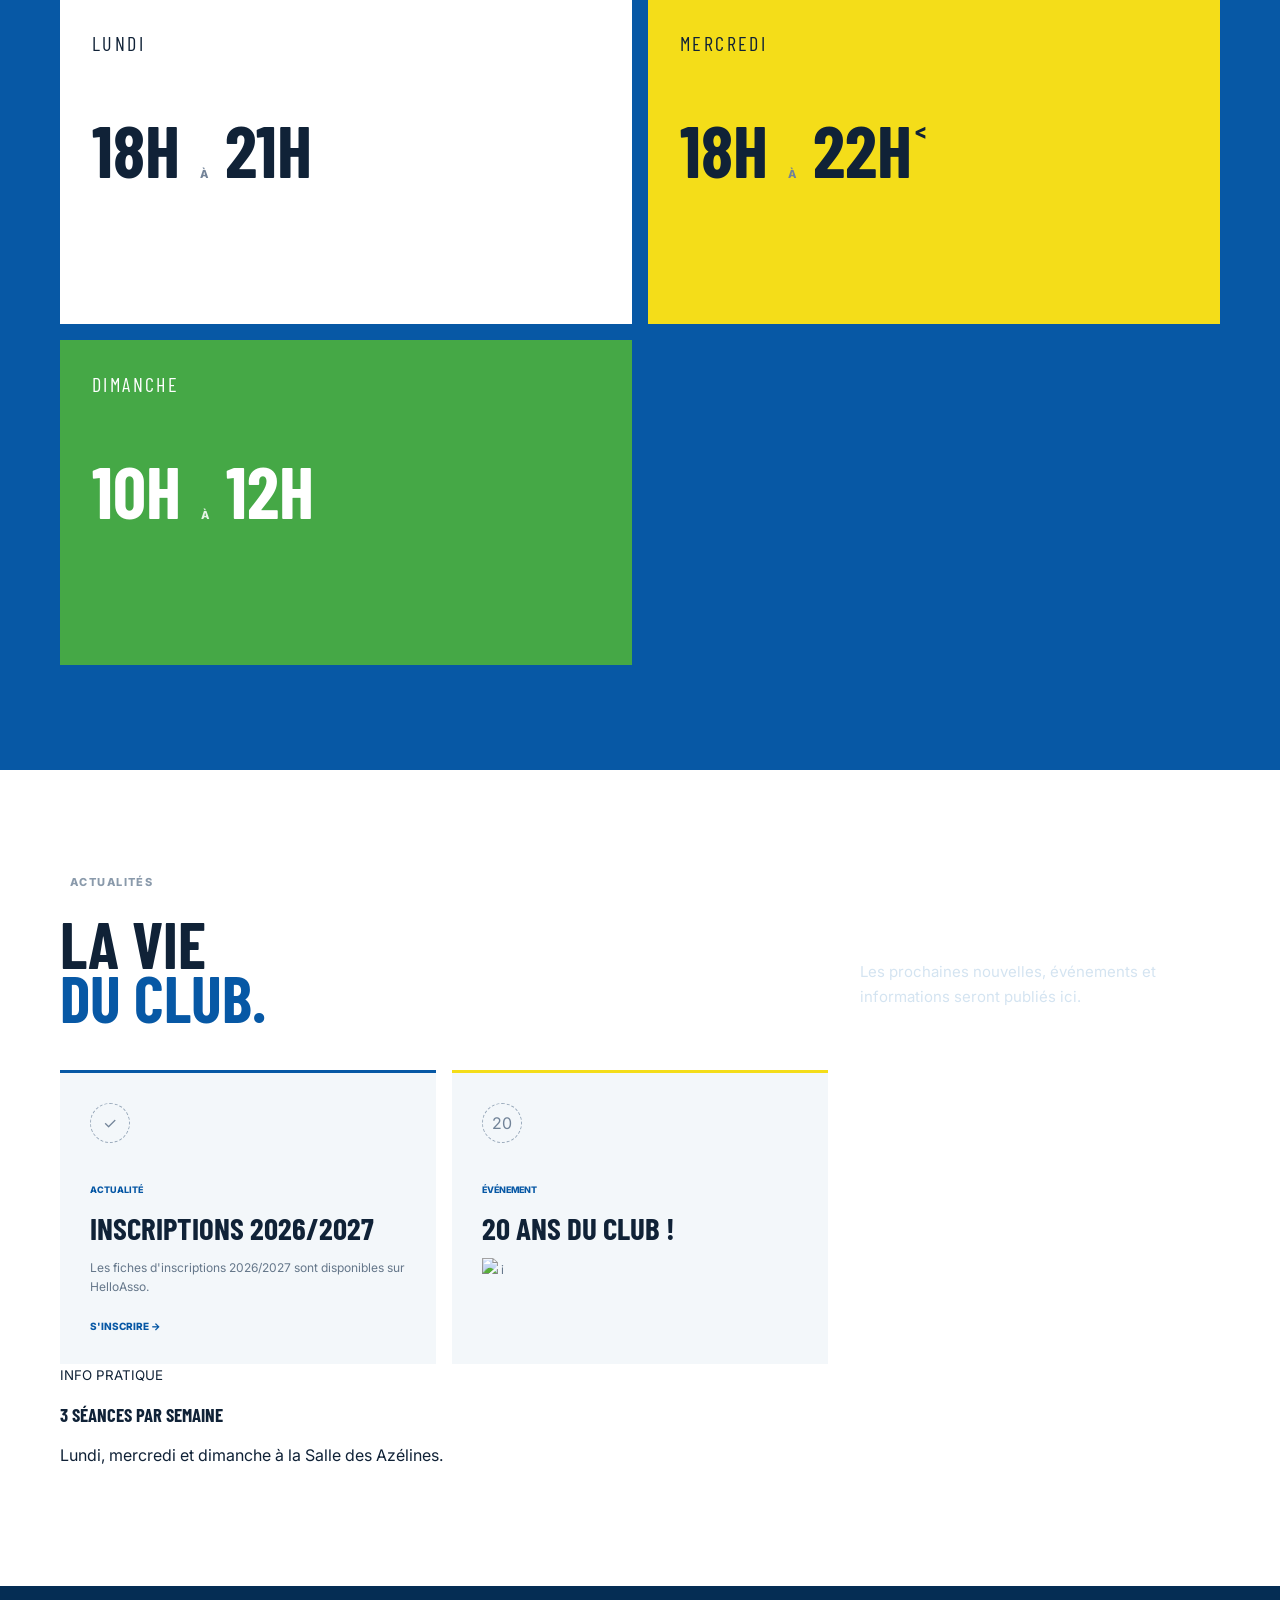
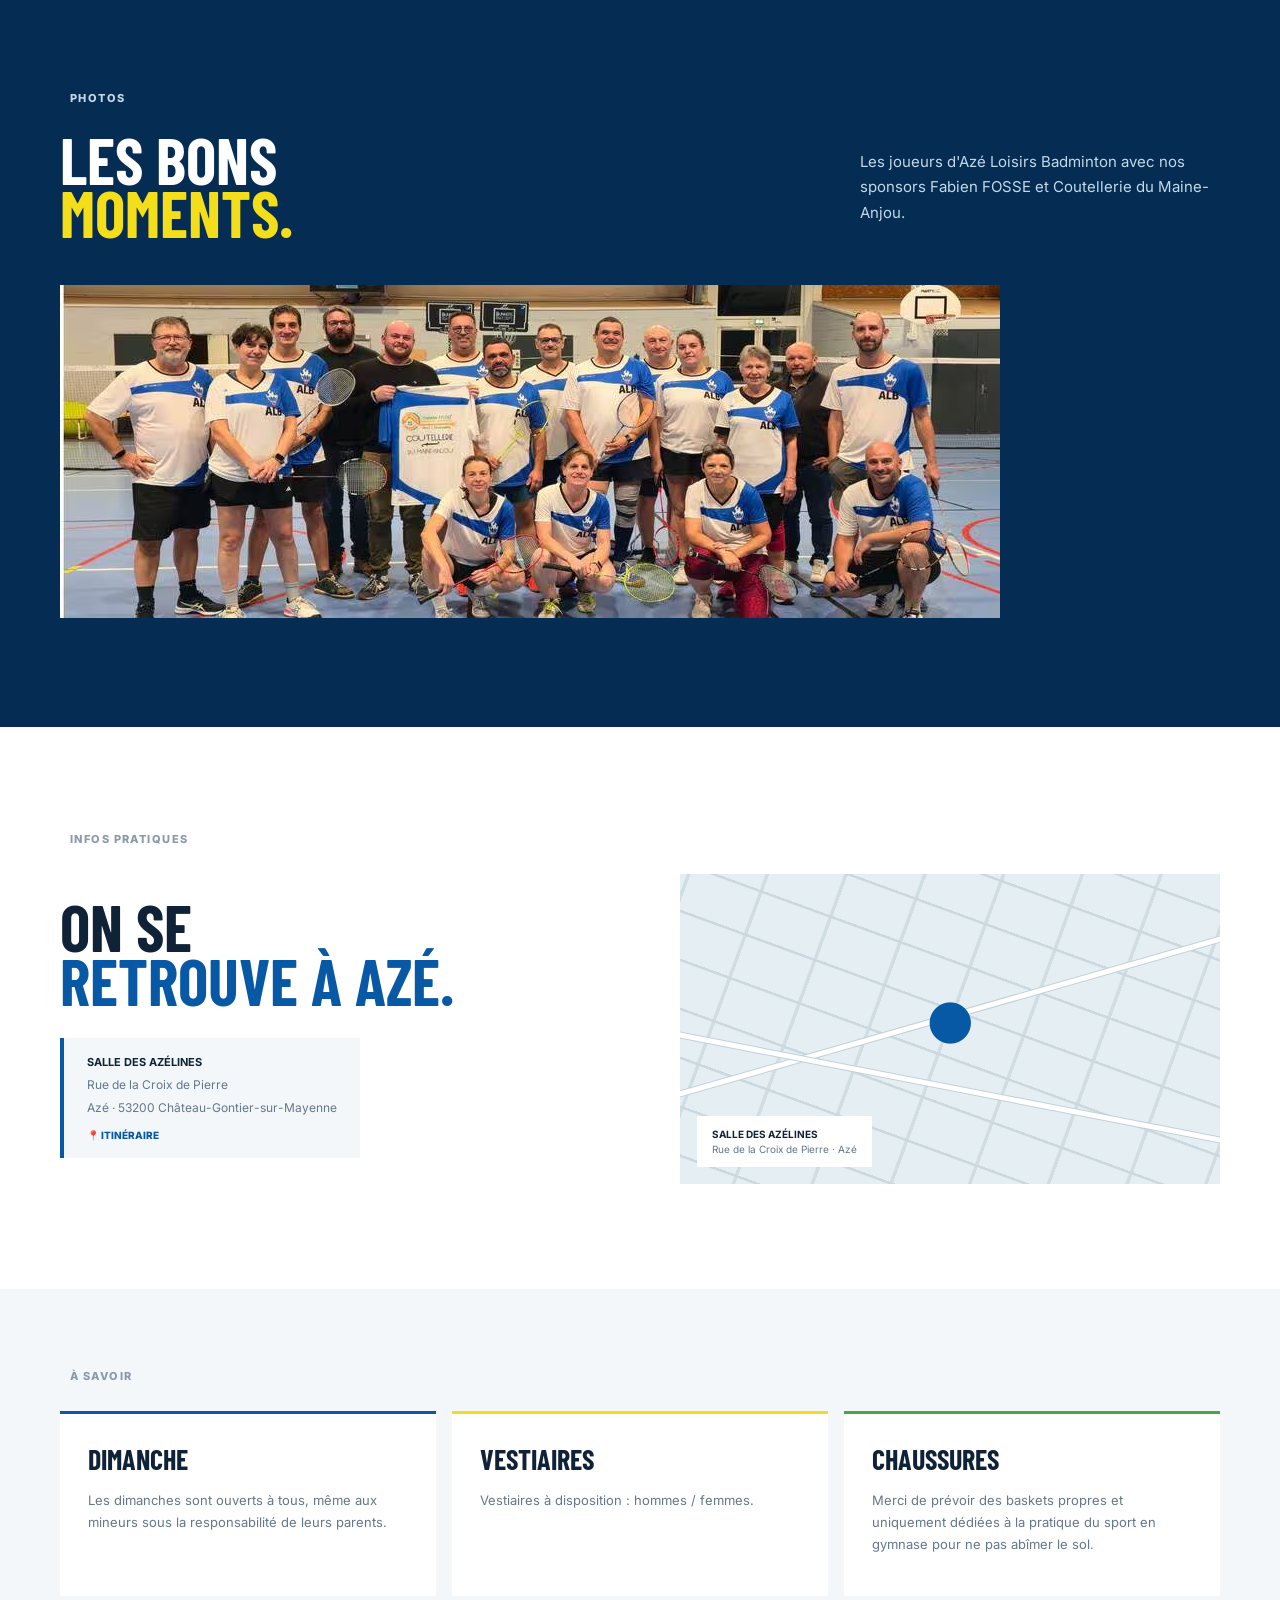
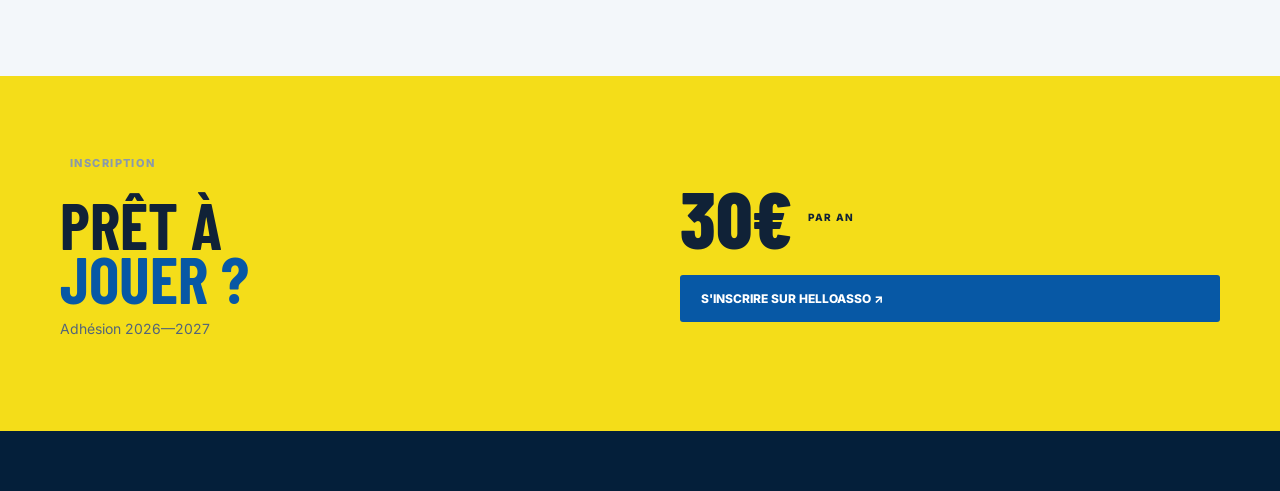
==== commit ec291353: "Update anniversary message and image source Removed text about the club's anniversary and updated im" ====
--- a/index.html
+++ b/index.html
@@ -350,8 +350,7 @@
 </h3>
 
 <p>
-Le club fête ses 20 ans cette année !
-LE 14 NOVEMBRE 2026
+<img src="affiche.pdf
 </p>
 
 </article>
--- a/style.css
+++ b/style.css
@@ -167,3 +167,123 @@
 .practical-grid{grid-template-columns:1fr}
 .practical h2{font-size:26px}
 }
+/* BLOC UNIQUE : ACCUEIL ET PRÉSENTATION DU CLUB */
+
+.intro-fusion {
+background: var(--dark);
+color: #fff;
+}
+
+.fusion-content {
+position: relative;
+z-index: 1;
+padding-top: 75px;
+padding-bottom: 65px;
+}
+
+.fusion-top {
+max-width: 760px;
+}
+
+.fusion-top > p {
+max-width: 650px;
+font-size: 17px;
+line-height: 1.75;
+color: #d7e4ef;
+}
+
+.fusion-top > p strong {
+display: inline;
+color: var(--yellow);
+}
+
+.fusion-bottom {
+margin-top: 75px;
+padding-top: 45px;
+border-top: 1px solid rgba(255,255,255,.22);
+max-width: 950px;
+}
+
+.fusion-bottom .section-label {
+margin-bottom: 22px;
+}
+
+.fusion-bottom h2 {
+color: #fff;
+}
+
+.fusion-bottom h2 em {
+color: var(--yellow);
+}
+
+.fusion-description {
+max-width: 680px;
+margin-top: 25px;
+color: #d7e4ef;
+font-size: 15px;
+line-height: 1.8;
+}
+
+.fusion-values {
+display: grid;
+grid-template-columns: repeat(3, 1fr);
+margin-top: 40px;
+border-top: 1px solid rgba(255,255,255,.22);
+}
+
+.fusion-values > div {
+padding: 22px 20px 0 0;
+border-right: 1px solid rgba(255,255,255,.18);
+}
+
+.fusion-values > div:not(:first-child) {
+padding-left: 20px;
+}
+
+.fusion-values > div:last-child {
+border-right: 0;
+}
+
+.fusion-values h3 {
+font-size: 30px;
+color: var(--yellow);
+margin: 0 0 8px;
+}
+
+.fusion-values p {
+font-size: 12px;
+line-height: 1.6;
+color: #d7e4ef;
+margin: 0;
+}
+
+@media (max-width: 820px) {
+.fusion-content {
+padding-top: 50px;
+padding-bottom: 45px;
+}
+
+```
+.fusion-bottom {
+    margin-top: 50px;
+    padding-top: 35px;
+}
+
+.fusion-values {
+    grid-template-columns: 1fr;
+}
+
+.fusion-values > div,
+.fusion-values > div:not(:first-child) {
+    padding: 18px 0;
+    border-right: 0;
+    border-bottom: 1px solid rgba(255,255,255,.18);
+}
+
+.fusion-values > div:last-child {
+    border-bottom: 0;
+}
+```
+
+}
+
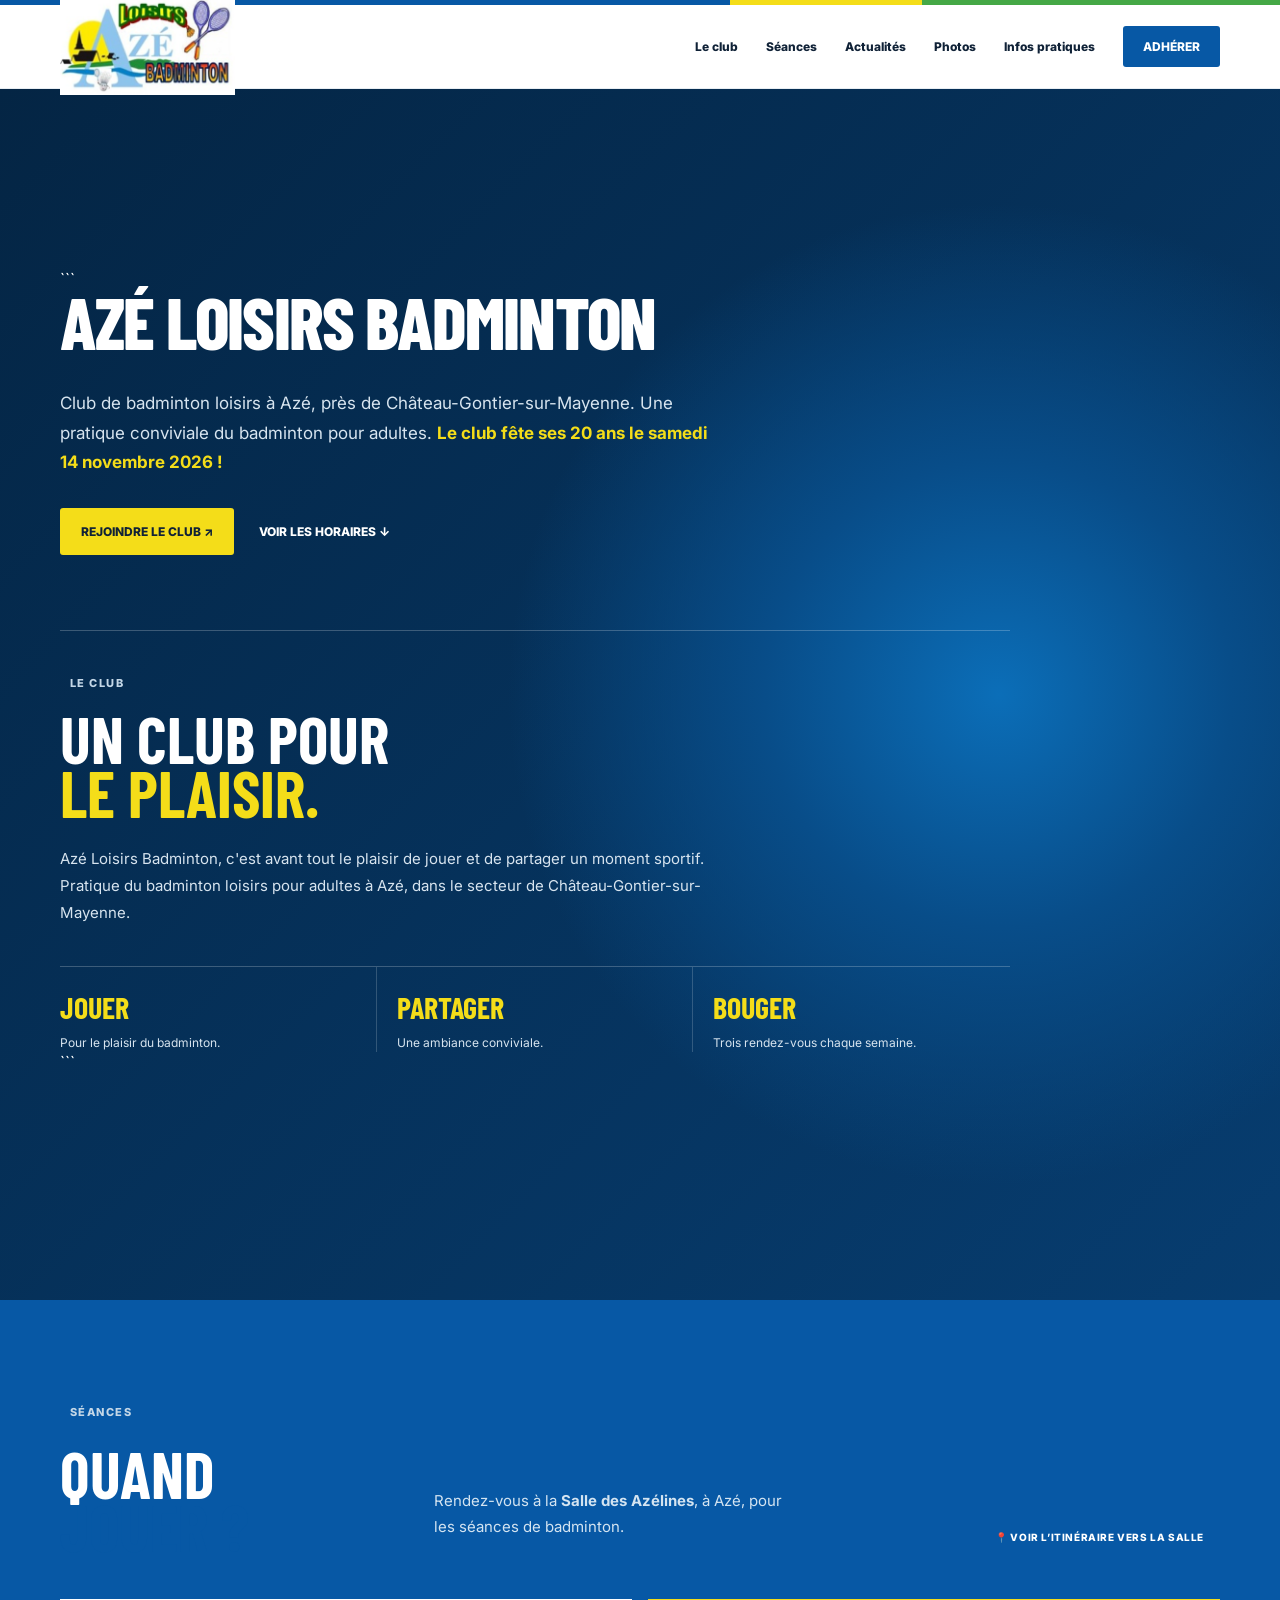
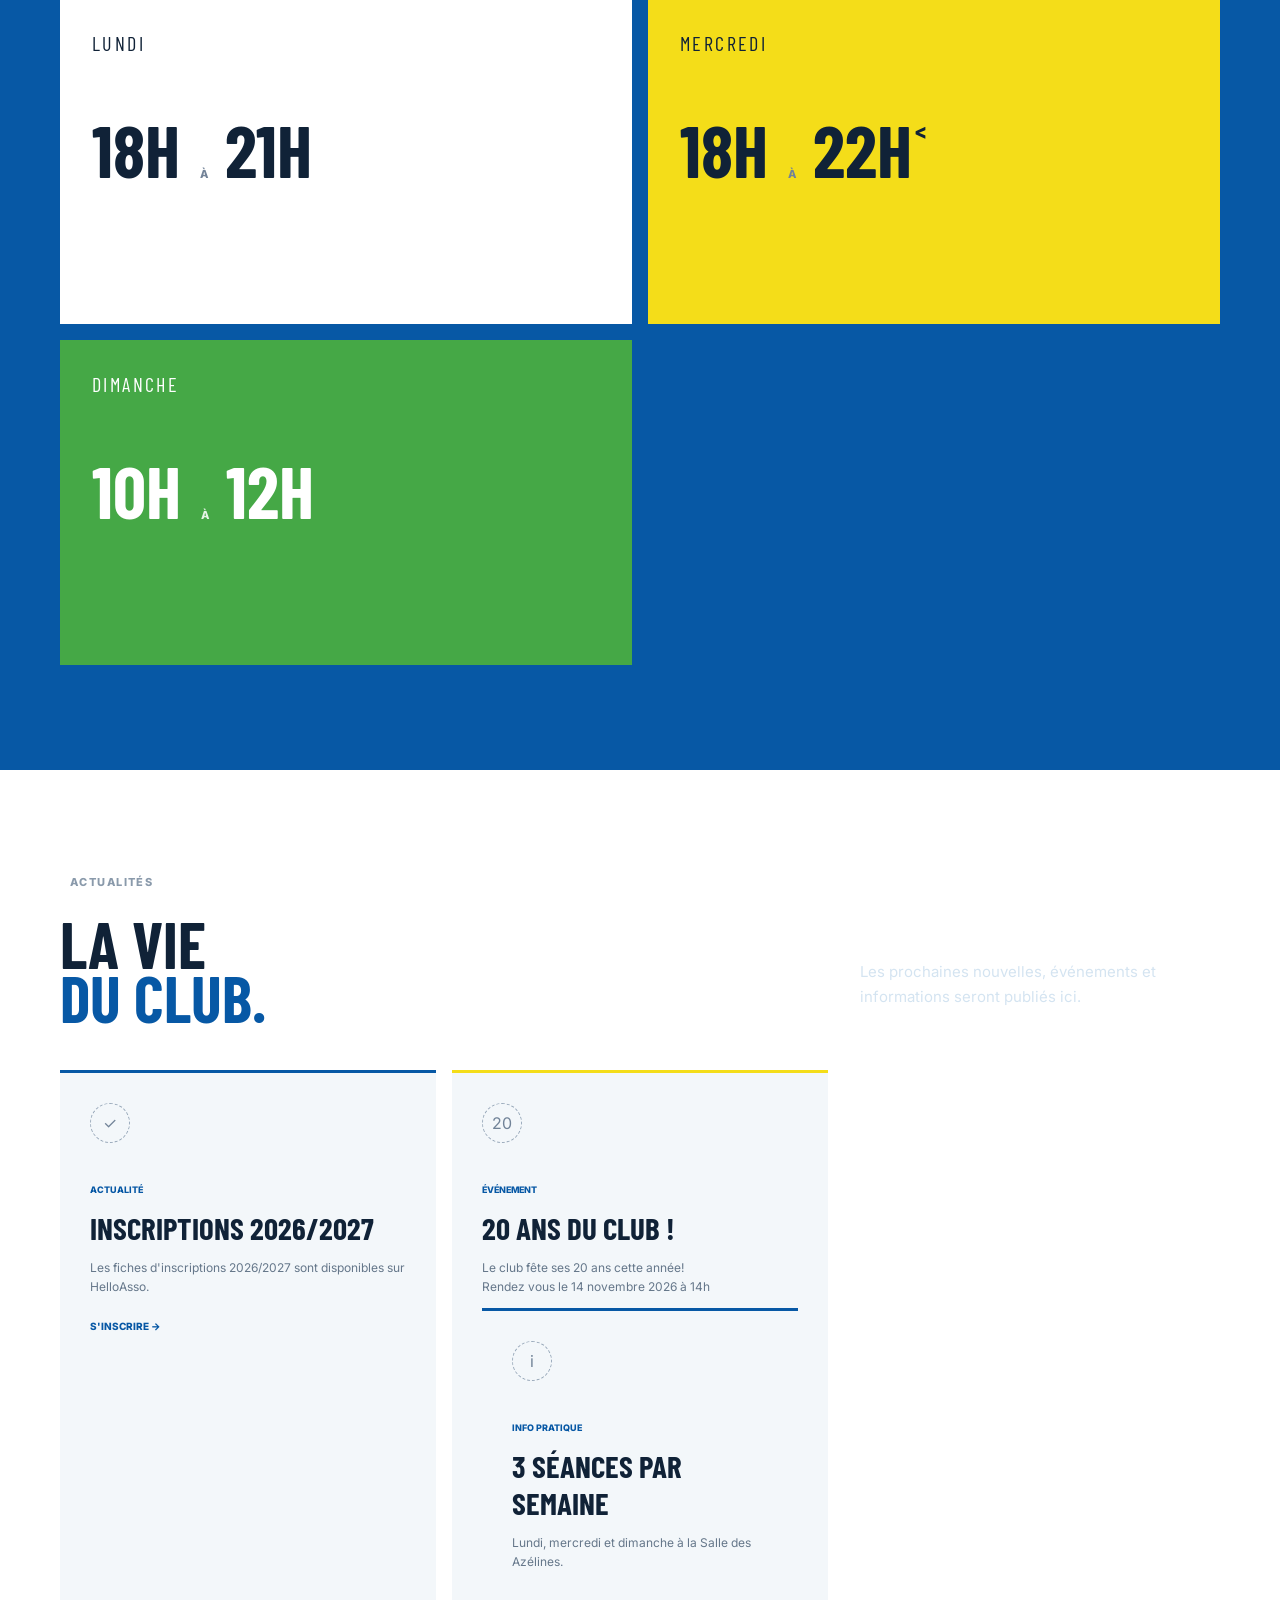
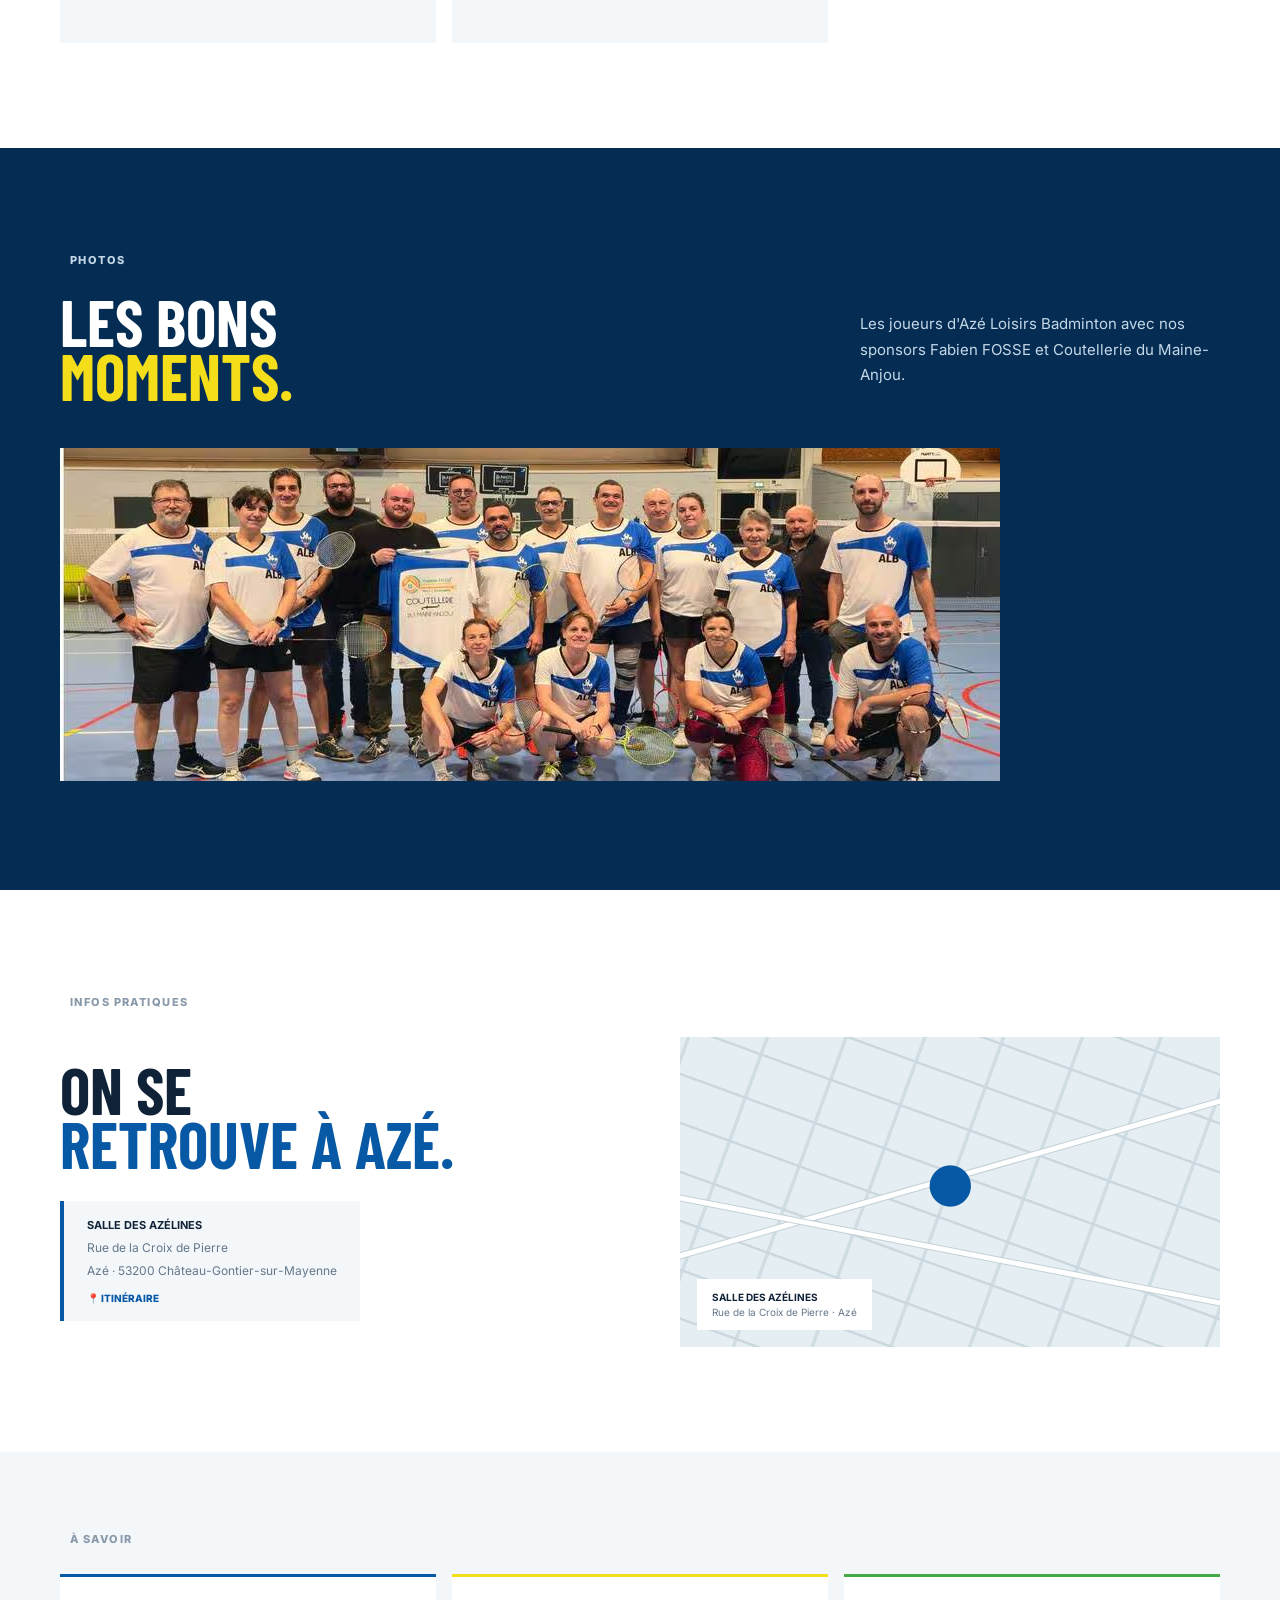
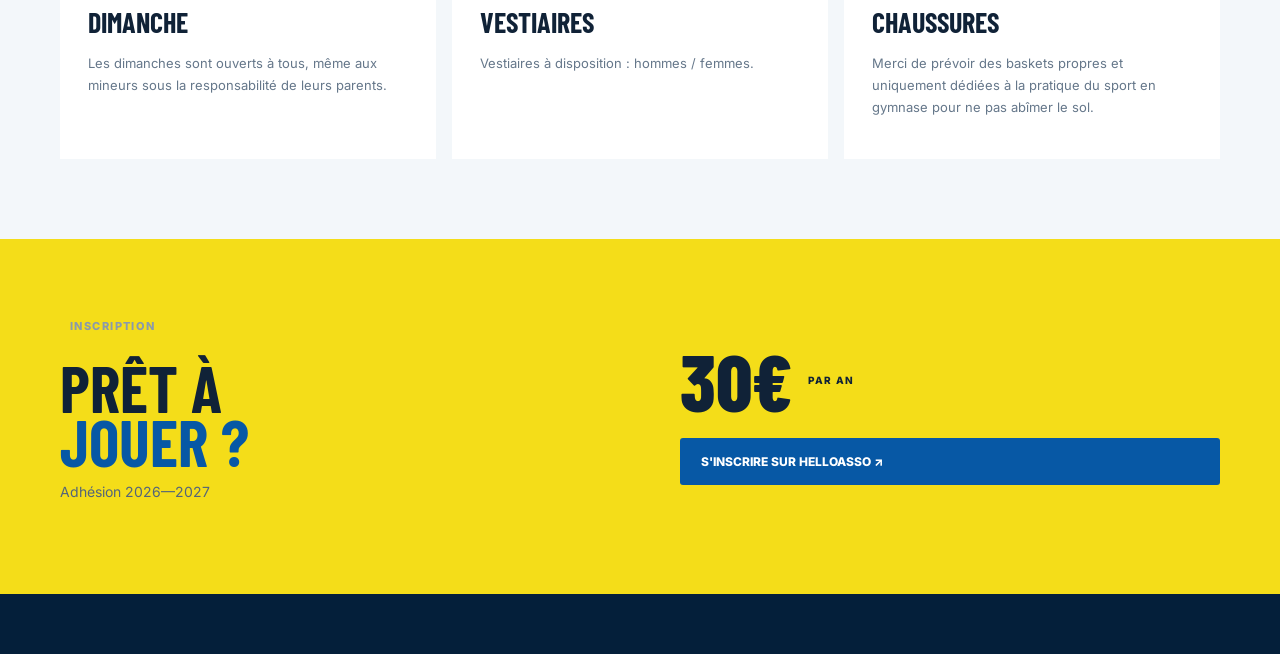
==== commit a354428e: "Fix HTML structure and content for anniversary event" ====
--- a/index.html
+++ b/index.html
@@ -350,10 +350,10 @@
 </h3>
 
 <p>
-<img src="affiche.pdf
-</p>
-
-</article>
+Le club fête ses 20 ans cette année!
+<br>
+</strong>Rendez vous le 14 novembre 2026 à 14h </strong>
+</p>
 
 <article>
 
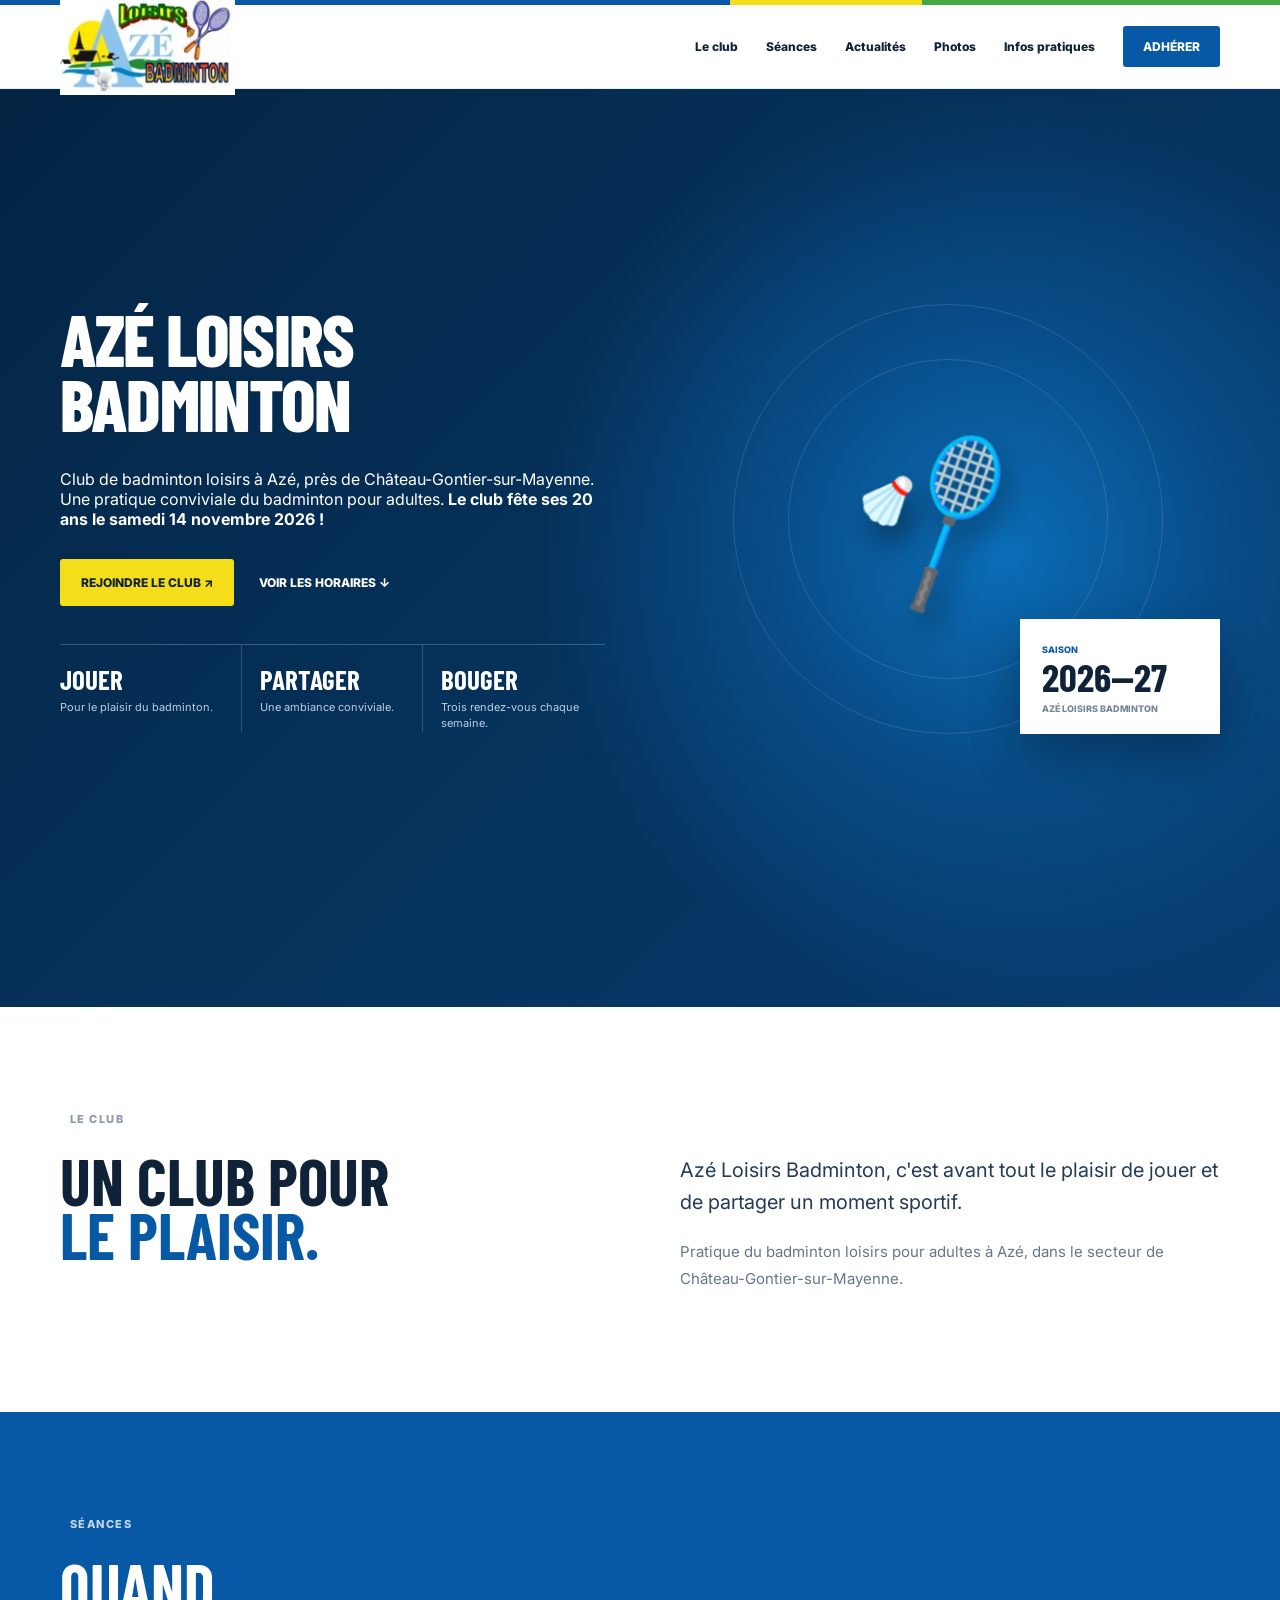
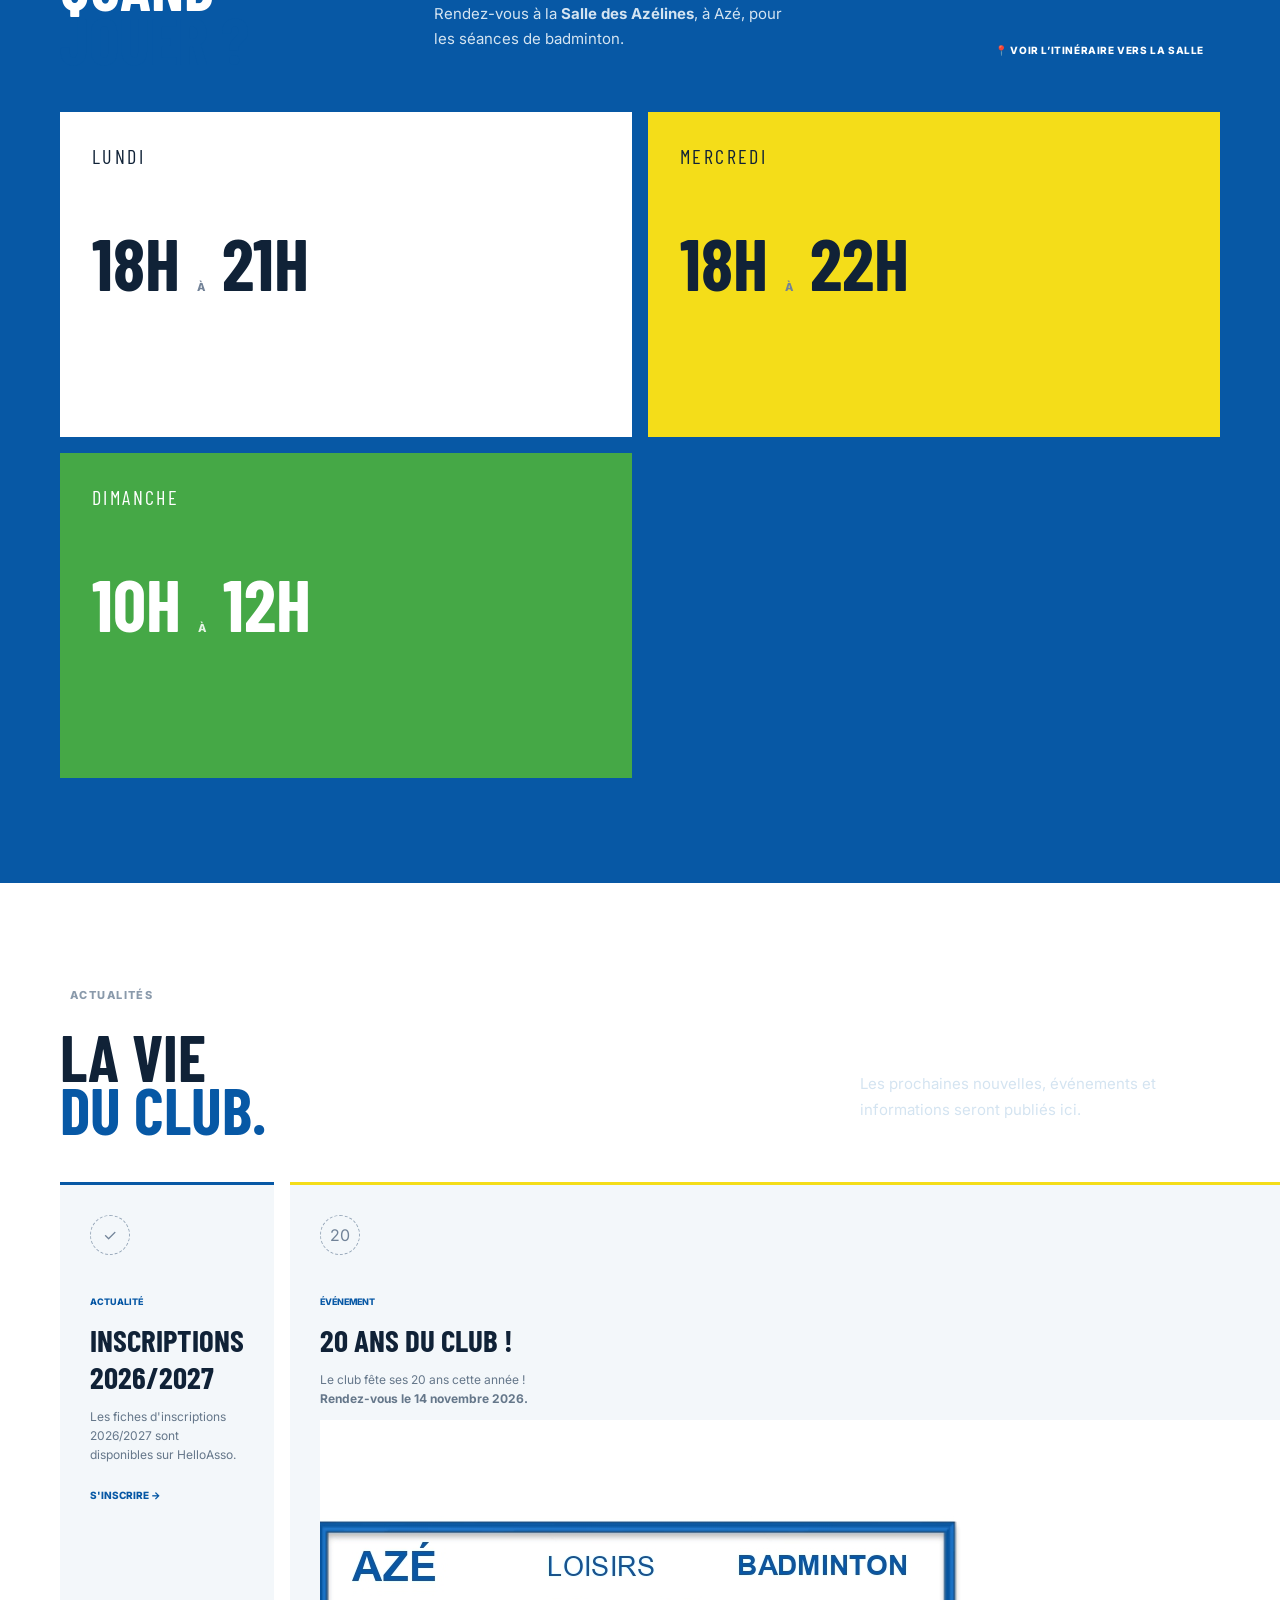
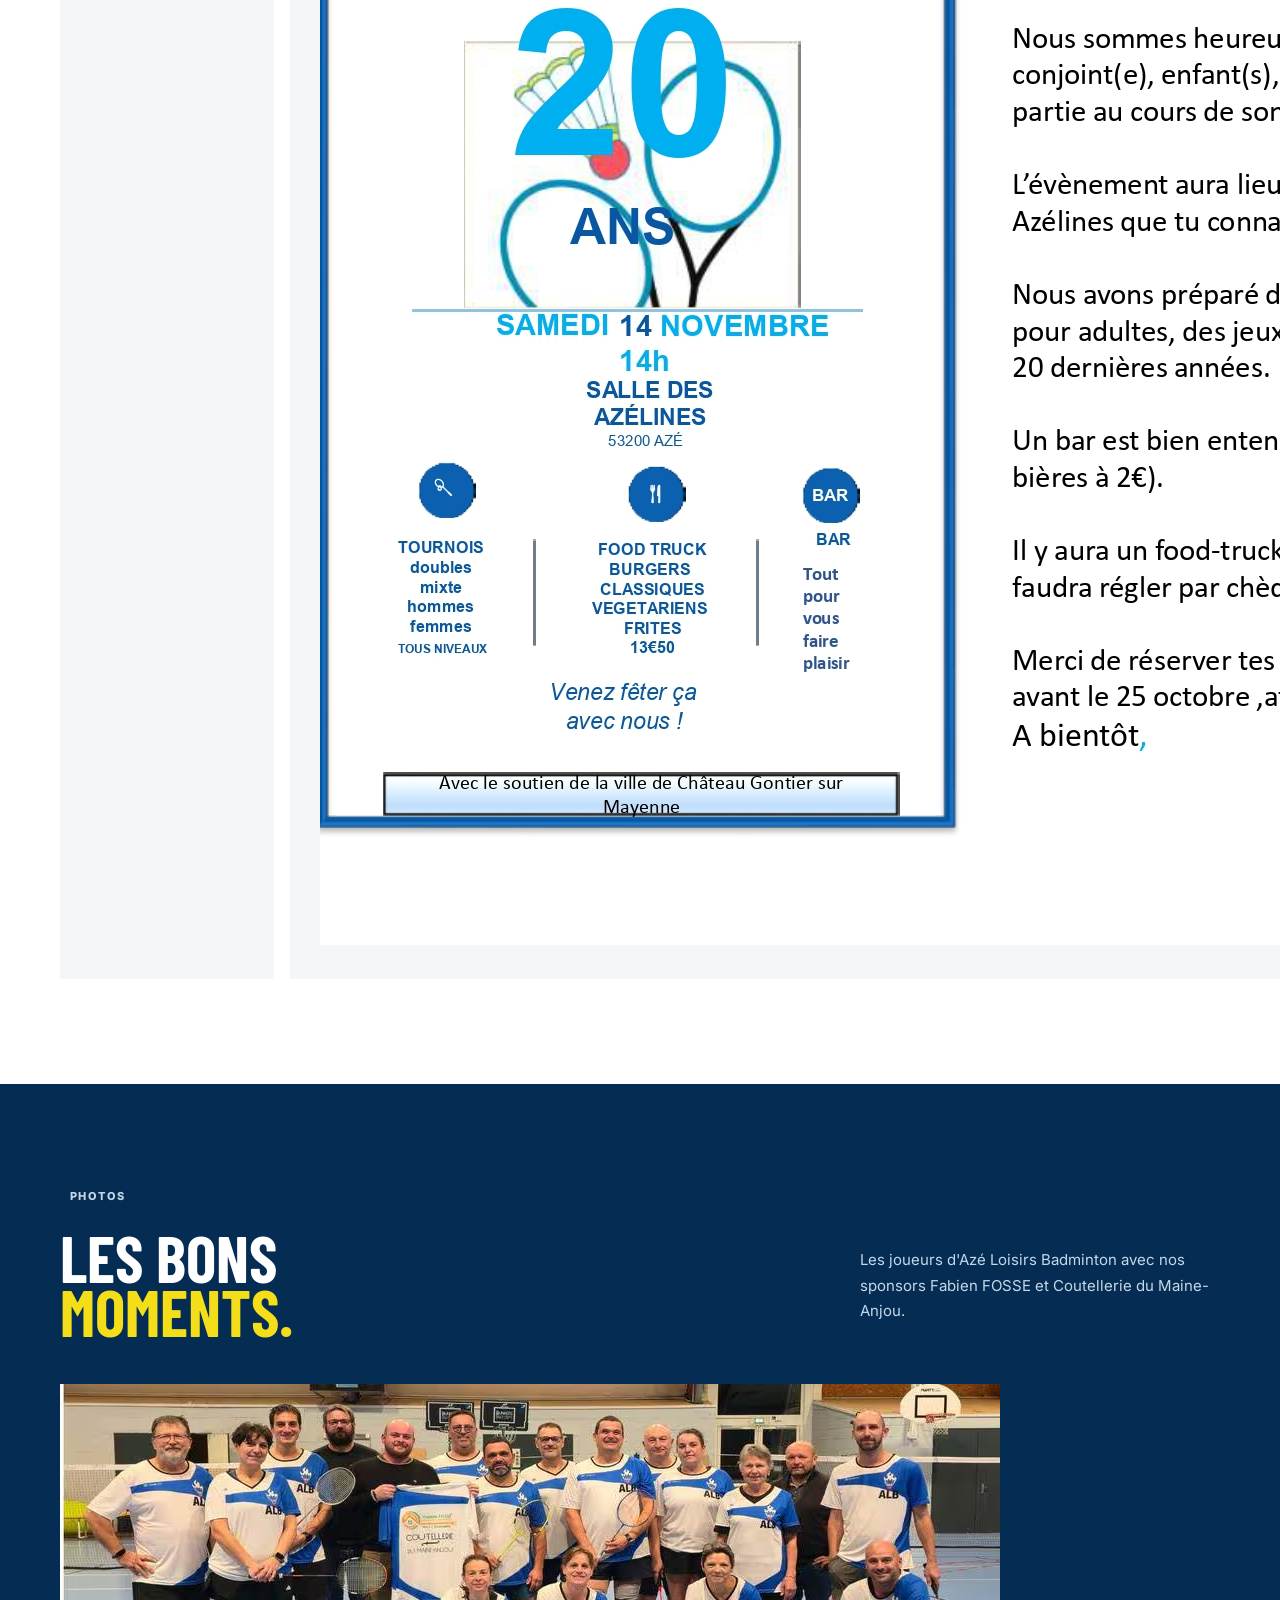
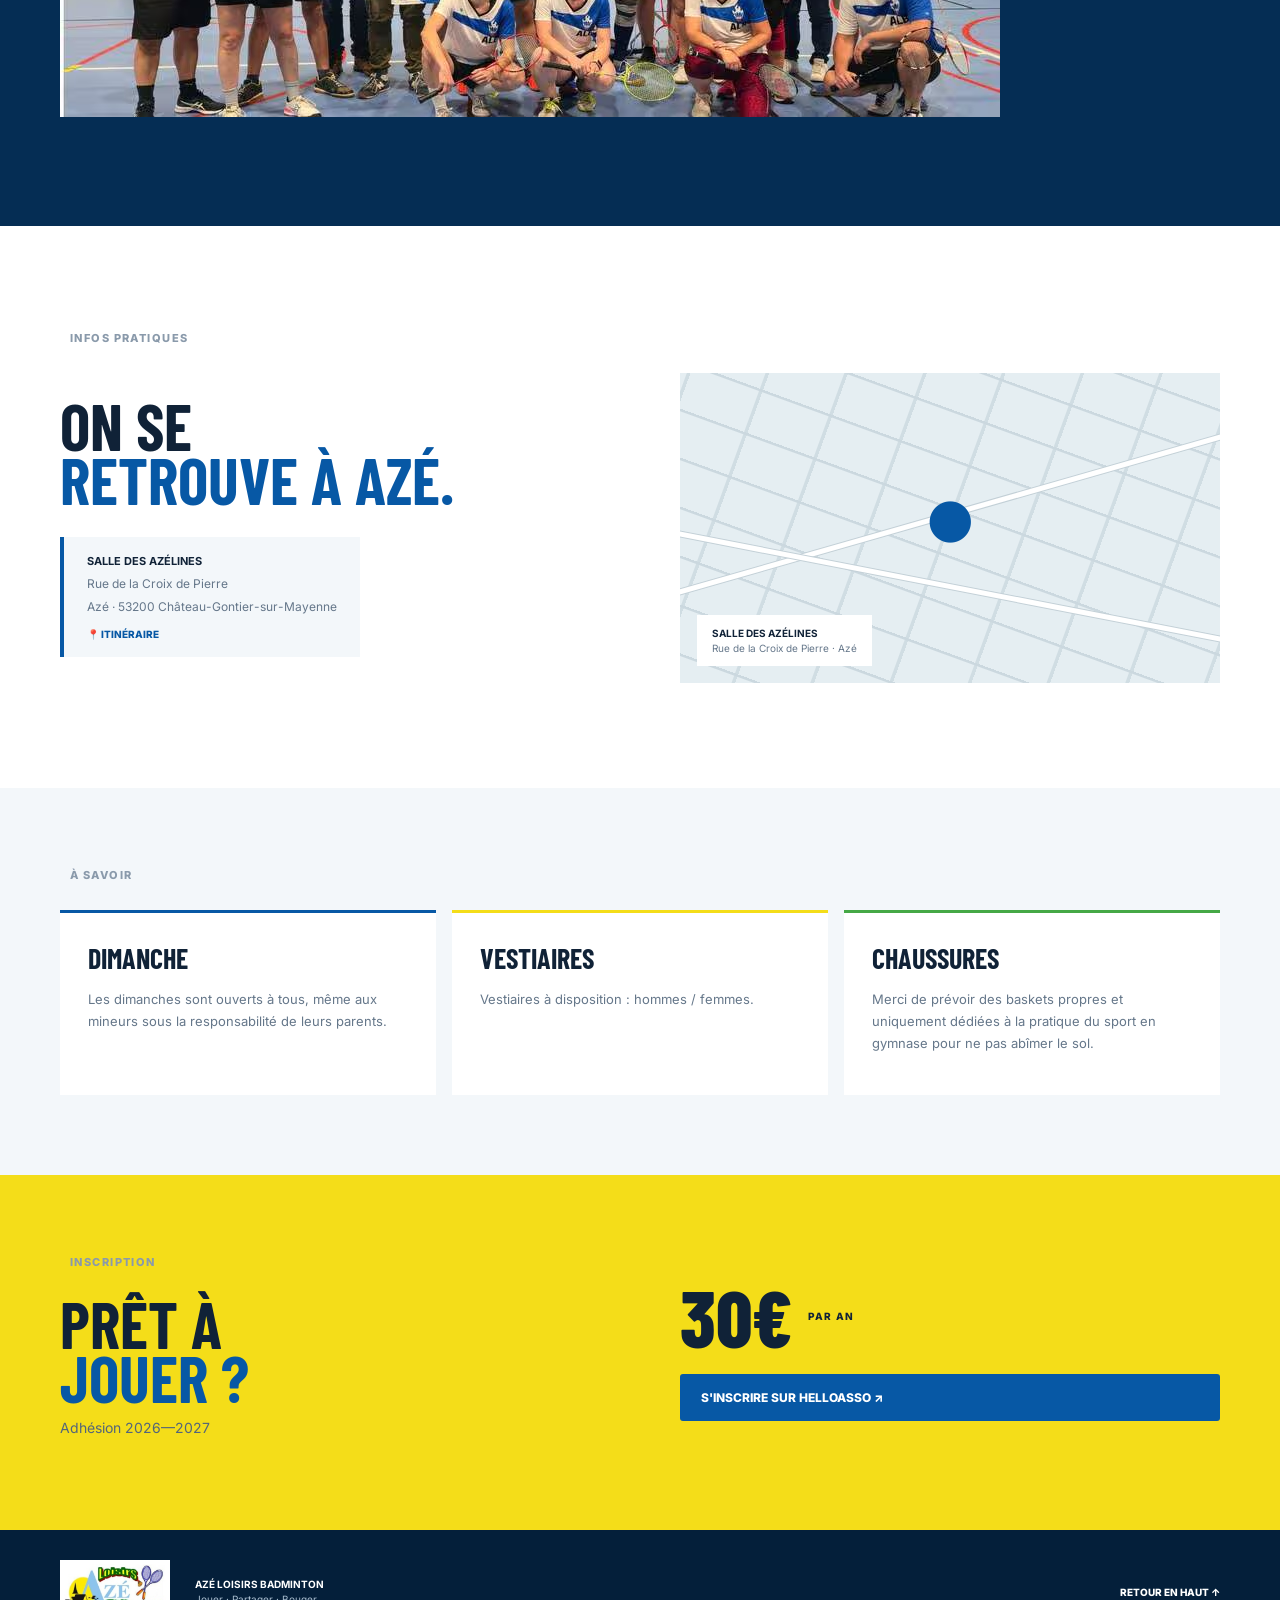
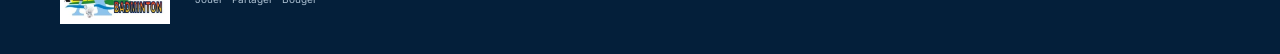
==== commit 4162c603: "Refactor HTML structure for club presentation" ====
--- a/index.html
+++ b/index.html
@@ -104,88 +104,142 @@
 </header>
 
 <!-- ACCUEIL -->
-<!-- ACCUEIL ET PRÉSENTATION DU CLUB -->
-
-<section class="hero intro-fusion" id="accueil">
+
+<section class="hero" id="accueil">
 
 <div class="hero-pattern"></div>
 
-<div class="wrap fusion-content">
-
-```
-<div class="fusion-top">
-
-    <div class="club-name">AZÉ LOISIRS BADMINTON</div>
-
-    <p>
-        Club de badminton loisirs à Azé, près de Château-Gontier-sur-Mayenne.
-        Une pratique conviviale du badminton pour adultes.
-        <strong>Le club fête ses 20 ans le samedi 14 novembre 2026 !</strong>
-    </p>
-
-    <div class="hero-buttons">
-        <a class="btn yellow"
-           href="https://www.helloasso.com/associations/aze-loisirs-badminton/adhesions/adhesion-2026-2027"
-           target="_blank" rel="noopener">
-            REJOINDRE LE CLUB ↗
-        </a>
-
-        <a href="#seances" class="scroll">
-            VOIR LES HORAIRES ↓
-        </a>
-    </div>
-
-</div>
-
-<div class="fusion-bottom">
-
-    <div class="section-label white">
-        <span>LE CLUB</span>
-    </div>
-
-    <h2>UN CLUB POUR<br><em>LE PLAISIR.</em></h2>
-
-    <p class="fusion-description">
-        Azé Loisirs Badminton, c'est avant tout le plaisir de jouer
-        et de partager un moment sportif.
-        Pratique du badminton loisirs pour adultes à Azé,
-        dans le secteur de Château-Gontier-sur-Mayenne.
-    </p>
-
-    <div class="fusion-values">
-
-        <div>
-            <h3>JOUER</h3>
-            <p>Pour le plaisir du badminton.</p>
-        </div>
-
-        <div>
-            <h3>PARTAGER</h3>
-            <p>Une ambiance conviviale.</p>
-        </div>
-
-        <div>
-            <h3>BOUGER</h3>
-            <p>Trois rendez-vous chaque semaine.</p>
-        </div>
-
-    </div>
-
-</div>
-```
+<div class="wrap hero-content">
+
+<div>
+
+<div class="club-name">
+AZÉ LOISIRS BADMINTON
+</div>
+
+<p>
+Club de badminton loisirs à Azé, près de Château-Gontier-sur-Mayenne.
+Une pratique conviviale du badminton pour adultes.
+<strong>Le club fête ses 20 ans le samedi 14 novembre 2026 !</strong>
+</p>
+
+<div class="hero-buttons">
+
+<a class="btn yellow"
+href="https://www.helloasso.com/associations/aze-loisirs-badminton/adhesions/adhesion-2026-2027"
+target="_blank"
+rel="noopener">
+REJOINDRE LE CLUB ↗ </a>
+
+<a href="#seances" class="scroll">
+VOIR LES HORAIRES ↓
+</a>
+
+</div>
+
+
+
+
+
+
+<div class="hero-values">
+  <div>
+    <h3>JOUER</h3>
+    <p>Pour le plaisir du badminton.</p>
+  </div>
+  <div>
+    <h3>PARTAGER</h3>
+    <p>Une ambiance conviviale.</p>
+  </div>
+  <div>
+    <h3>BOUGER</h3>
+    <p>Trois rendez-vous chaque semaine.</p>
+  </div>
+</div>
+
+</div>
+
+<div class="hero-art">
+
+<div class="orbit o1"></div>
+<div class="orbit o2"></div>
+
+<div class="shuttle">
+🏸
+</div>
+
+<div class="hero-card">
+
+<small>SAISON</small>
+
+<strong>2026—27</strong>
+
+<span>
+AZÉ LOISIRS BADMINTON
+</span>
+
+</div>
+
+</div>
 
 </div>
 
 <div class="hero-bottom">
-    <div class="wrap">
-        <span>30 € / AN</span><i></i>
-        <span>LOISIRS</span><i></i>
-        <span>3 SÉANCES / SEMAINE</span>
-    </div>
-</div>
-
-</section>
-
+
+<div class="wrap">
+
+<span>30 € / AN</span> <i></i>
+
+<span>LOISIRS</span> <i></i>
+
+<span>3 SÉANCES / SEMAINE</span>
+
+</div>
+
+</div>
+
+</section>
+
+<!-- LE CLUB -->
+
+<section class="intro" id="club">
+
+<div class="wrap">
+
+<div class="section-label">
+<span>LE CLUB</span>
+</div>
+
+<div class="intro-grid">
+
+<div>
+
+<h2>
+UN CLUB POUR<br>
+<em>LE PLAISIR.</em>
+</h2>
+
+</div>
+
+<div class="intro-text">
+
+<p class="big">
+Azé Loisirs Badminton, c'est avant tout le plaisir de jouer et de partager un moment sportif.
+</p>
+
+<p>
+Pratique du badminton loisirs pour adultes à Azé, dans le secteur de Château-Gontier-sur-Mayenne.
+</p>
+
+</div>
+
+</div>
+
+
+
+</div>
+
+</section>
 
 <!-- SEANCES -->
 
@@ -225,7 +279,7 @@
 </div>
 
 <strong class="time">
-18h<span>
+18h
 </strong>
 
 <div class="to">
@@ -233,7 +287,7 @@
 </div>
 
 <strong class="time">
-21h<span>
+21h
 </strong>
 
 </article>
@@ -245,7 +299,7 @@
 </div>
 
 <strong class="time">
-18h<span>
+18h
 </strong>
 
 <div class="to">
@@ -253,7 +307,7 @@
 </div>
 
 <strong class="time">
-22h<span><
+22h
 </strong>
 
 </article>
@@ -265,7 +319,7 @@
 </div>
 
 <strong class="time">
-10h<span>
+10h
 </strong>
 
 <div class="to">
@@ -273,7 +327,7 @@
 </div>
 
 <strong class="time">
-12h<span>
+12h
 </strong>
 
 </article>
@@ -335,25 +389,20 @@
 
 </article>
 
-<article>
-
-<div class="empty-icon">
-20
-</div>
-
-<small>
-ÉVÉNEMENT
-</small>
-
-<h3>
-20 ANS DU CLUB !
-</h3>
-
-<p>
-Le club fête ses 20 ans cette année!
-<br>
-</strong>Rendez vous le 14 novembre 2026 à 14h </strong>
-</p>
+<article class="news-anniversary">
+
+<div class="anniversary-copy">
+<div class="empty-icon">20</div>
+<small>ÉVÉNEMENT</small>
+<h3>20 ANS DU CLUB !</h3>
+<p>Le club fête ses 20 ans cette année !<br><strong>Rendez-vous le 14 novembre 2026.</strong></p>
+</div>
+
+<a class="anniversary-poster" href="affiche-20.jpg" target="_blank" rel="noopener" aria-label="Agrandir l’affiche des 20 ans du club">
+<img src="affiche-20.jpg" alt="Affiche des 20 ans d’Azé Loisirs Badminton, le 14 novembre 2026">
+</a>
+
+</article>
 
 <article>
 
@@ -587,9 +636,29 @@
 </section>
 
 <!-- FOOTER -->
-
 <footer>
-
-<div class="wrap foot">
-
-<img src="log
+  <div class="wrap foot">
+    <img src="logo.png" alt="Logo Azé Loisirs Badminton">
+    <div><b>AZÉ LOISIRS BADMINTON</b><span>Jouer · Partager · Bouger</span></div>
+    <a href="#accueil">RETOUR EN HAUT ↑</a>
+  </div>
+</footer>
+
+<script>
+const menuButton = document.querySelector(".hamb");
+const nav = document.querySelector("header nav");
+if (menuButton && nav) {
+  menuButton.addEventListener("click", () => {
+    const isOpen = nav.classList.toggle("open");
+    menuButton.setAttribute("aria-expanded", String(isOpen));
+    menuButton.textContent = isOpen ? "×" : "☰";
+  });
+  nav.querySelectorAll("a").forEach(link => link.addEventListener("click", () => {
+    nav.classList.remove("open");
+    menuButton.setAttribute("aria-expanded", "false");
+    menuButton.textContent = "☰";
+  }));
+}
+</script>
+</body>
+</html>
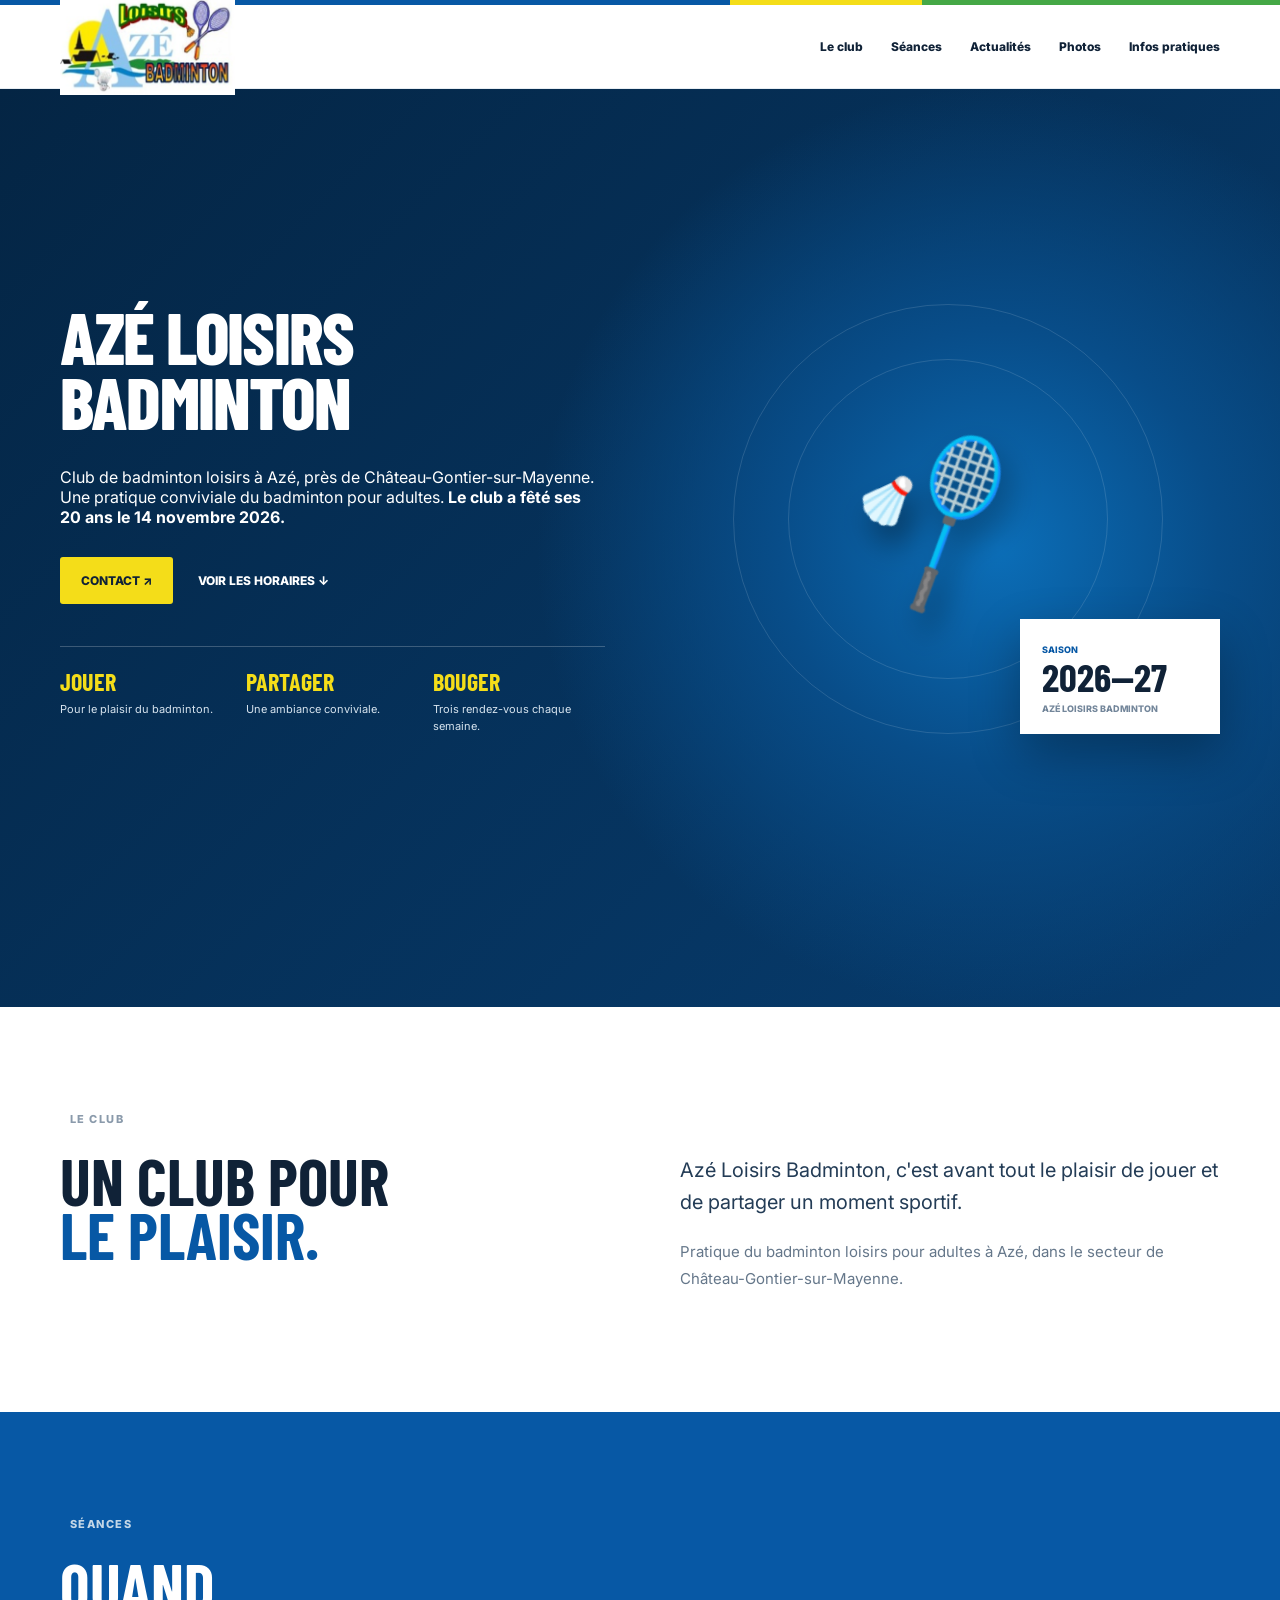
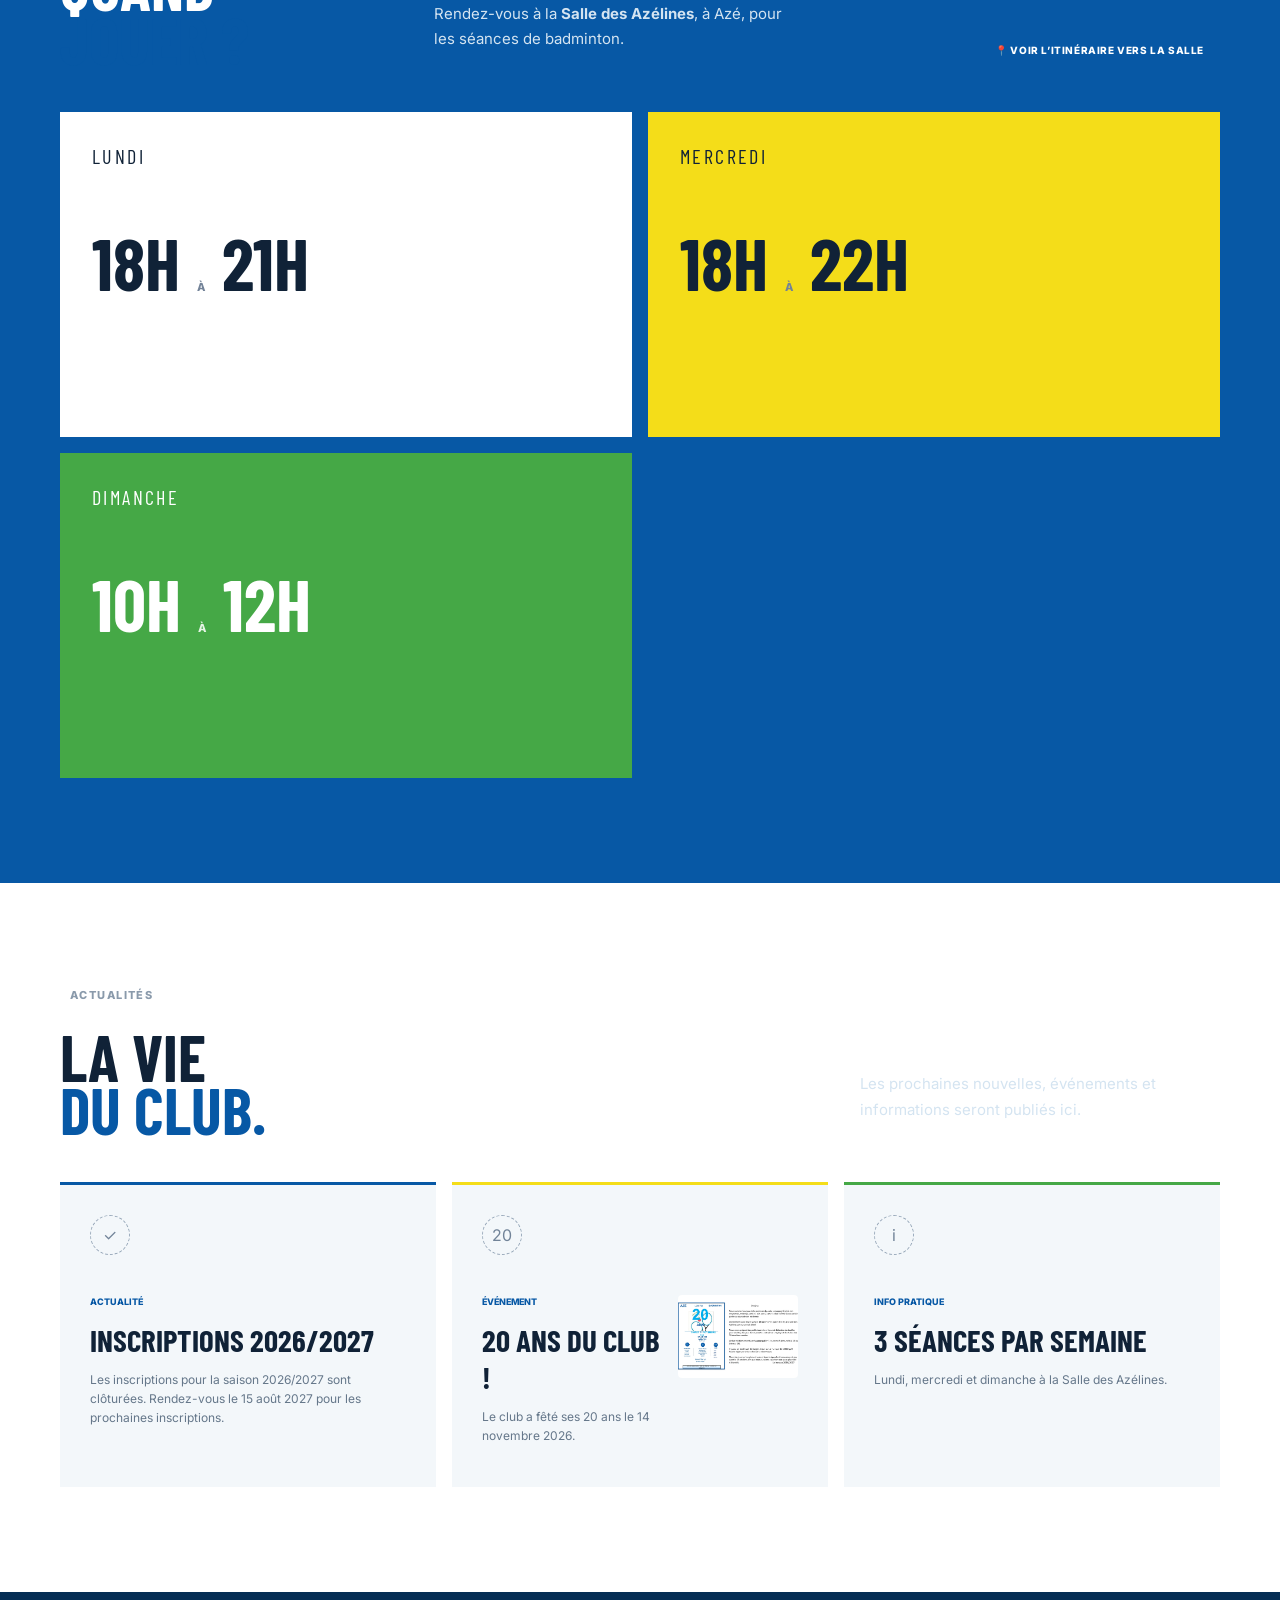
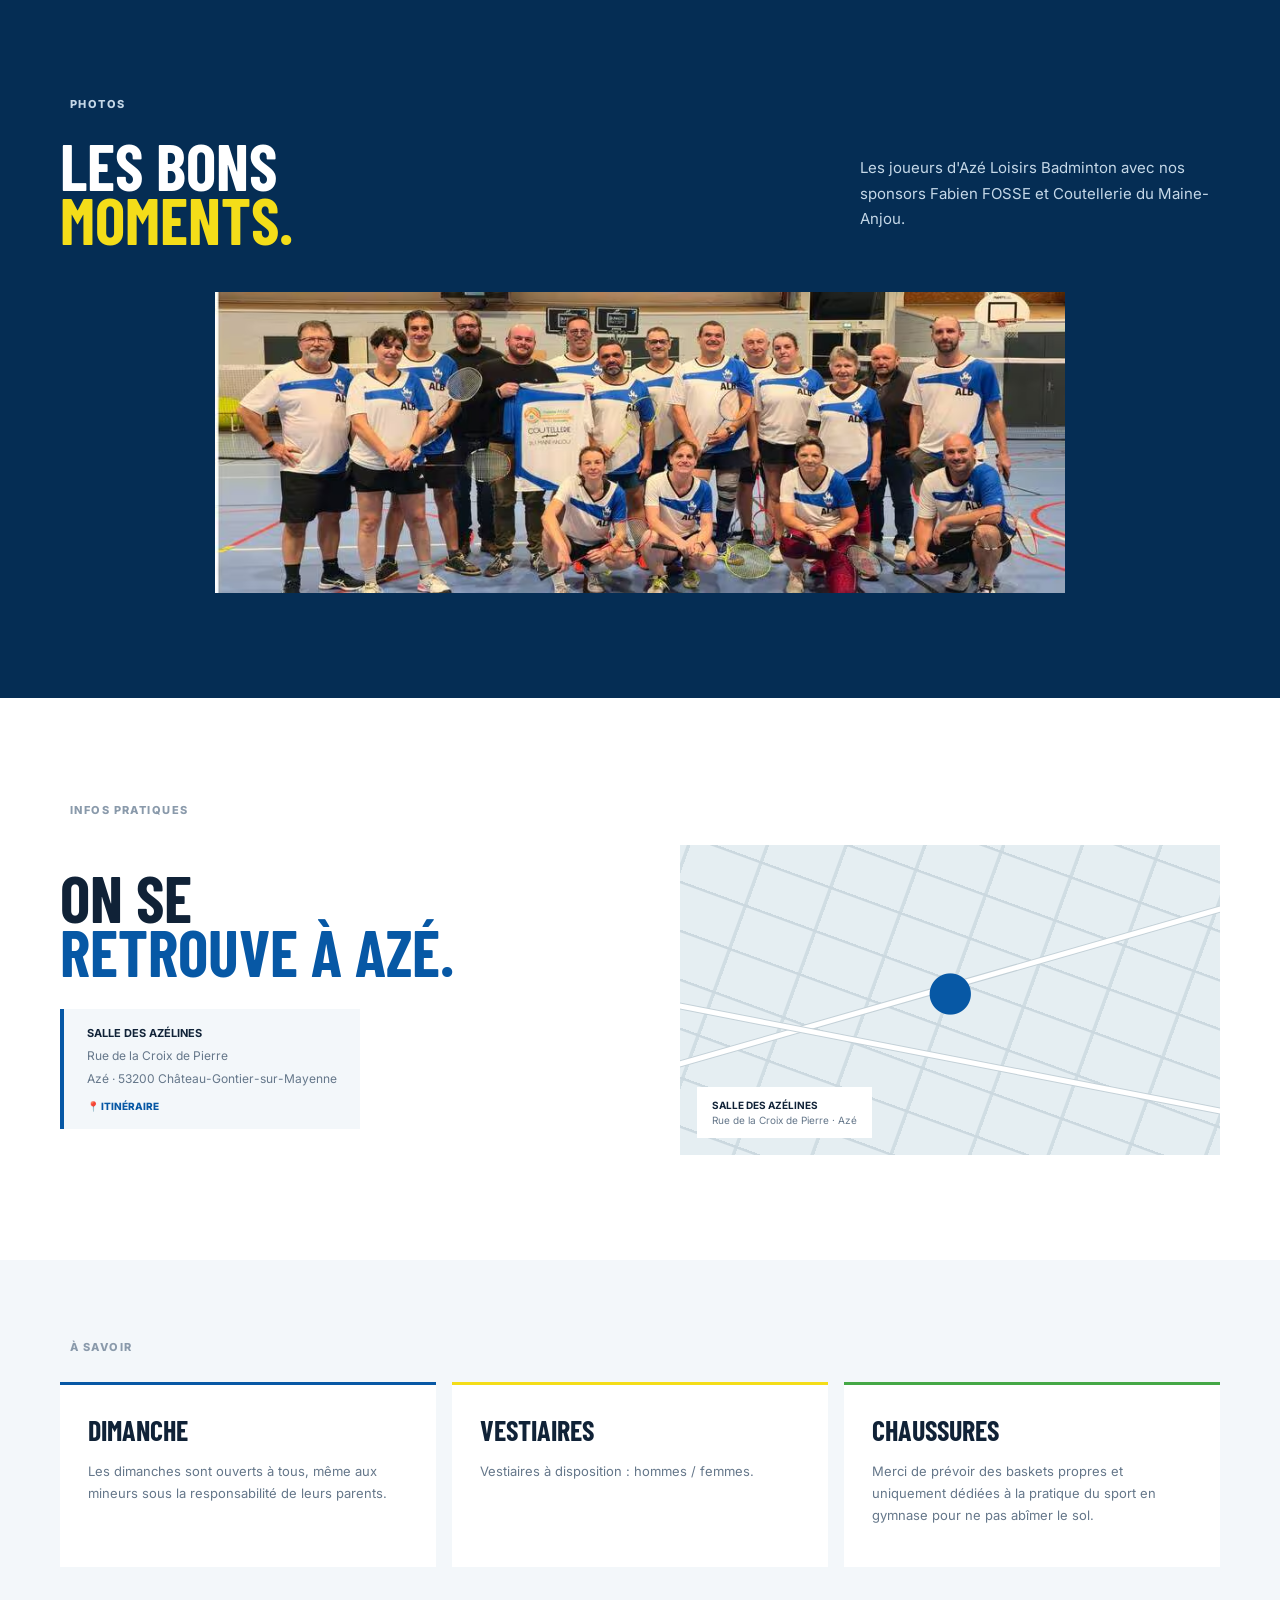
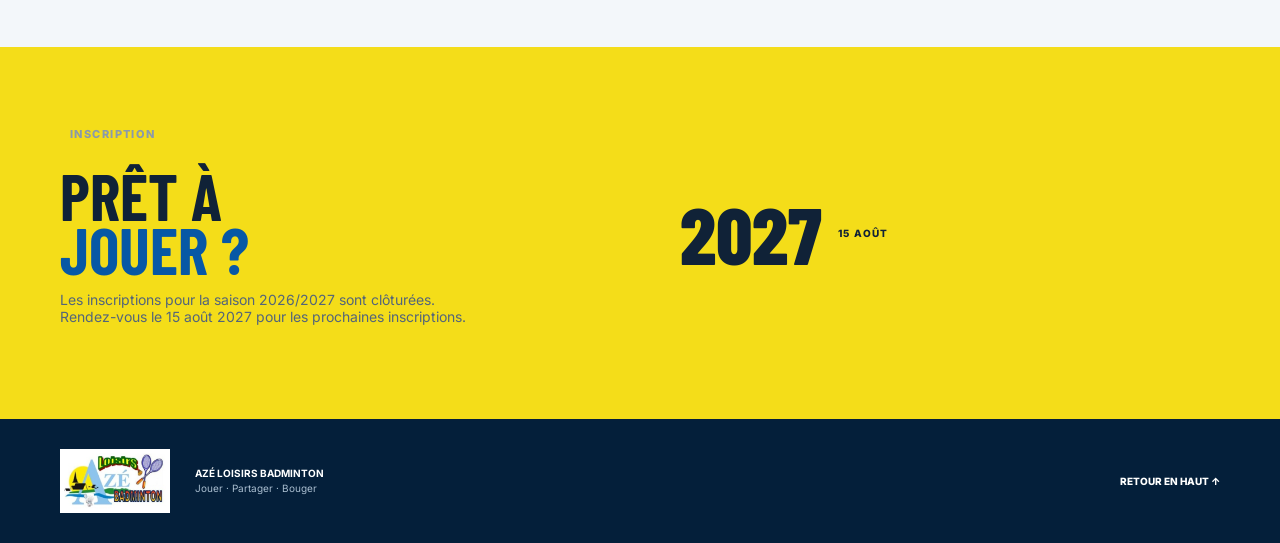
==== commit 871f648f: "Add files via upload" ====
--- a/index.html
+++ b/index.html
@@ -92,11 +92,6 @@
 <a href="#photos">Photos</a>
 <a href="#infos">Infos pratiques</a>
 
-<a class="join-mini"
-href="https://www.helloasso.com/associations/aze-loisirs-badminton/adhesions/adhesion-2026-2027"
-target="_blank"
-rel="noopener">
-ADHÉRER </a>
 
 </nav>
 
@@ -120,16 +115,13 @@
 <p>
 Club de badminton loisirs à Azé, près de Château-Gontier-sur-Mayenne.
 Une pratique conviviale du badminton pour adultes.
-<strong>Le club fête ses 20 ans le samedi 14 novembre 2026 !</strong>
+<strong>Le club a fêté ses 20 ans le 14 novembre 2026.</strong>
 </p>
 
 <div class="hero-buttons">
 
-<a class="btn yellow"
-href="https://www.helloasso.com/associations/aze-loisirs-badminton/adhesions/adhesion-2026-2027"
-target="_blank"
-rel="noopener">
-REJOINDRE LE CLUB ↗ </a>
+<a class="btn yellow" href="mailto:azeloisirsbad53@gmail.com">
+CONTACT ↗ </a>
 
 <a href="#seances" class="scroll">
 VOIR LES HORAIRES ↓
@@ -378,14 +370,10 @@
 </h3>
 
 <p>
-Les fiches d'inscriptions 2026/2027 sont disponibles sur HelloAsso.
-</p>
-
-<a class="text-link"
-href="https://www.helloasso.com/associations/aze-loisirs-badminton/adhesions/adhesion-2026-2027"
-target="_blank"
-rel="noopener">
-S'INSCRIRE → </a>
+Les inscriptions pour la saison 2026/2027 sont clôturées. Rendez-vous le 15 août 2027 pour les prochaines inscriptions.
+</p>
+
+
 
 </article>
 
@@ -395,7 +383,7 @@
 <div class="empty-icon">20</div>
 <small>ÉVÉNEMENT</small>
 <h3>20 ANS DU CLUB !</h3>
-<p>Le club fête ses 20 ans cette année !<br><strong>Rendez-vous le 14 novembre 2026.</strong></p>
+<p>Le club a fêté ses 20 ans le 14 novembre 2026.</p>
 </div>
 
 <a class="anniversary-poster" href="affiche-20.jpg" target="_blank" rel="noopener" aria-label="Agrandir l’affiche des 20 ans du club">
@@ -608,7 +596,8 @@
 </h2>
 
 <p>
-Adhésion 2026—2027
+Les inscriptions pour la saison 2026/2027 sont clôturées.<br>
+Rendez-vous le 15 août 2027 pour les prochaines inscriptions.
 </p>
 
 </div>
@@ -616,18 +605,14 @@
 <div class="price">
 
 <strong>
-30€
+2027
 </strong>
 
 <span>
-PAR AN
+15 AOÛT
 </span>
 
-<a class="btn blue"
-href="https://www.helloasso.com/associations/aze-loisirs-badminton/adhesions/adhesion-2026-2027"
-target="_blank"
-rel="noopener">
-S'INSCRIRE SUR HELLOASSO ↗ </a>
+
 
 </div>
 
@@ -661,4 +646,4 @@
 }
 </script>
 </body>
-</html>
+</html>
--- a/style.css
+++ b/style.css
@@ -125,14 +125,10 @@
 .club-name{display:inline-block;margin-bottom:18px;font-family:"Barlow Condensed",Impact,sans-serif;font-size:clamp(38px,6vw,72px);line-height:.9;font-weight:800;letter-spacing:-.025em;color:#fff;text-transform:uppercase}
 .hall-link{display:inline-block;margin-top:14px;padding:11px 16px;background:var(--blue);color:#fff;font-size:10px;font-weight:800;letter-spacing:.06em;text-decoration:none}
 .hall-link:hover{opacity:.9}
-
-.hero-values{display:grid;grid-template-columns:repeat(3,1fr);margin-top:38px;max-width:560px;border-top:1px solid rgba(255,255,255,.22)}
-.hero-values>div{padding:18px 18px 0 0;border-right:1px solid rgba(255,255,255,.18)}
-.hero-values>div:not(:first-child){padding-left:18px}
-.hero-values>div:last-child{border-right:0}
-.hero-values h3{font-size:27px;color:#fff;margin:0 0 5px}
-.hero-values p{font-size:11px;line-height:1.45;color:#bcd0e1;margin:0}
-
+.attestation{margin-top:25px;padding:18px 22px;border:1px solid rgba(255,255,255,.35);background:rgba(0,0,0,.15);max-width:480px}
+.attestation-title{font-weight:800;font-size:17px;margin-bottom:6px}
+.attestation p{margin:0 0 12px;font-size:13px;opacity:.9}
+.attestation a{display:inline-block;font-weight:800;font-size:13px;text-decoration:none}
 @media(max-width:820px){
 .wrap{width:calc(100% - 36px)}
 header{height:72px}
@@ -158,132 +154,28 @@
 .photo.wide{grid-column:1/span 2}
 .values{grid-template-columns:1fr}
 .values>div{border-right:0;border-bottom:1px solid #dce5eb}
-.hero-values{grid-template-columns:1fr;margin-top:30px}
-.hero-values>div,.hero-values>div:not(:first-child){padding:13px 0;border-right:0;border-bottom:1px solid rgba(255,255,255,.18)}
-.hero-values>div:last-child{border-bottom:0}
 .price strong{font-size:70px}
 .foot{flex-direction:column;align-items:flex-start}
 .intro-grid h2,.schedule-head h2,.news-head h2,.photos-head h2,.info-grid h2,.join h2{font-size:50px}
 .practical-grid{grid-template-columns:1fr}
 .practical h2{font-size:26px}
 }
-/* BLOC UNIQUE : ACCUEIL ET PRÉSENTATION DU CLUB */
 
-.intro-fusion {
-background: var(--dark);
-color: #fff;
-}
 
-.fusion-content {
-position: relative;
-z-index: 1;
-padding-top: 75px;
-padding-bottom: 65px;
-}
+/* Affiche des 20 ans à droite du texte dans la carte de la vie du club */
+.news-grid .news-anniversary{display:grid;grid-template-columns:minmax(0,1fr) minmax(100px,38%);gap:16px;align-items:center;border-color:var(--yellow)}
+.anniversary-copy{min-width:0}
+.anniversary-poster{display:block;min-width:0;line-height:0}
+.anniversary-poster img{display:block;width:100%;height:auto;max-height:330px;object-fit:contain;object-position:center;border-radius:4px}
+.anniversary-poster:focus-visible{outline:3px solid var(--blue);outline-offset:4px}
+.news-anniversary p strong{color:var(--blue)}
+.photo-unique{max-width:850px;margin:0 auto}
+.photo-unique img{display:block;width:100%;height:auto;max-height:520px;object-fit:contain}
+.hero-values{display:grid;grid-template-columns:repeat(3,minmax(0,1fr));gap:14px;margin-top:42px;padding-top:20px;border-top:1px solid rgba(255,255,255,.22)}
+.hero-values h3{font-size:24px;margin:0 0 5px;color:var(--yellow)}
+.hero-values p{font-size:11px;line-height:1.5;color:#d7e4ef;margin:0}
+@media(max-width:900px){.news-grid .news-anniversary{grid-template-columns:minmax(0,1fr) minmax(100px,35%);gap:12px}.anniversary-poster img{max-height:340px}}
+@media(max-width:700px){.hero-values{gap:8px}.hero-values h3{font-size:20px}.hero-values p{font-size:10px}.news-grid .news-anniversary{grid-template-columns:minmax(0,1fr) minmax(100px,36%);gap:12px;padding:20px}.anniversary-poster img{max-height:310px}}
+@media(max-width:380px){.news-grid .news-anniversary{grid-template-columns:minmax(0,1fr) 100px;gap:9px;padding:16px}.news-grid .news-anniversary h3{font-size:23px}.anniversary-poster img{max-height:270px}.hero-values{grid-template-columns:1fr}}
 
-.fusion-top {
-max-width: 760px;
-}
 
-.fusion-top > p {
-max-width: 650px;
-font-size: 17px;
-line-height: 1.75;
-color: #d7e4ef;
-}
-
-.fusion-top > p strong {
-display: inline;
-color: var(--yellow);
-}
-
-.fusion-bottom {
-margin-top: 75px;
-padding-top: 45px;
-border-top: 1px solid rgba(255,255,255,.22);
-max-width: 950px;
-}
-
-.fusion-bottom .section-label {
-margin-bottom: 22px;
-}
-
-.fusion-bottom h2 {
-color: #fff;
-}
-
-.fusion-bottom h2 em {
-color: var(--yellow);
-}
-
-.fusion-description {
-max-width: 680px;
-margin-top: 25px;
-color: #d7e4ef;
-font-size: 15px;
-line-height: 1.8;
-}
-
-.fusion-values {
-display: grid;
-grid-template-columns: repeat(3, 1fr);
-margin-top: 40px;
-border-top: 1px solid rgba(255,255,255,.22);
-}
-
-.fusion-values > div {
-padding: 22px 20px 0 0;
-border-right: 1px solid rgba(255,255,255,.18);
-}
-
-.fusion-values > div:not(:first-child) {
-padding-left: 20px;
-}
-
-.fusion-values > div:last-child {
-border-right: 0;
-}
-
-.fusion-values h3 {
-font-size: 30px;
-color: var(--yellow);
-margin: 0 0 8px;
-}
-
-.fusion-values p {
-font-size: 12px;
-line-height: 1.6;
-color: #d7e4ef;
-margin: 0;
-}
-
-@media (max-width: 820px) {
-.fusion-content {
-padding-top: 50px;
-padding-bottom: 45px;
-}
-
-```
-.fusion-bottom {
-    margin-top: 50px;
-    padding-top: 35px;
-}
-
-.fusion-values {
-    grid-template-columns: 1fr;
-}
-
-.fusion-values > div,
-.fusion-values > div:not(:first-child) {
-    padding: 18px 0;
-    border-right: 0;
-    border-bottom: 1px solid rgba(255,255,255,.18);
-}
-
-.fusion-values > div:last-child {
-    border-bottom: 0;
-}
-```
-
-}
-
